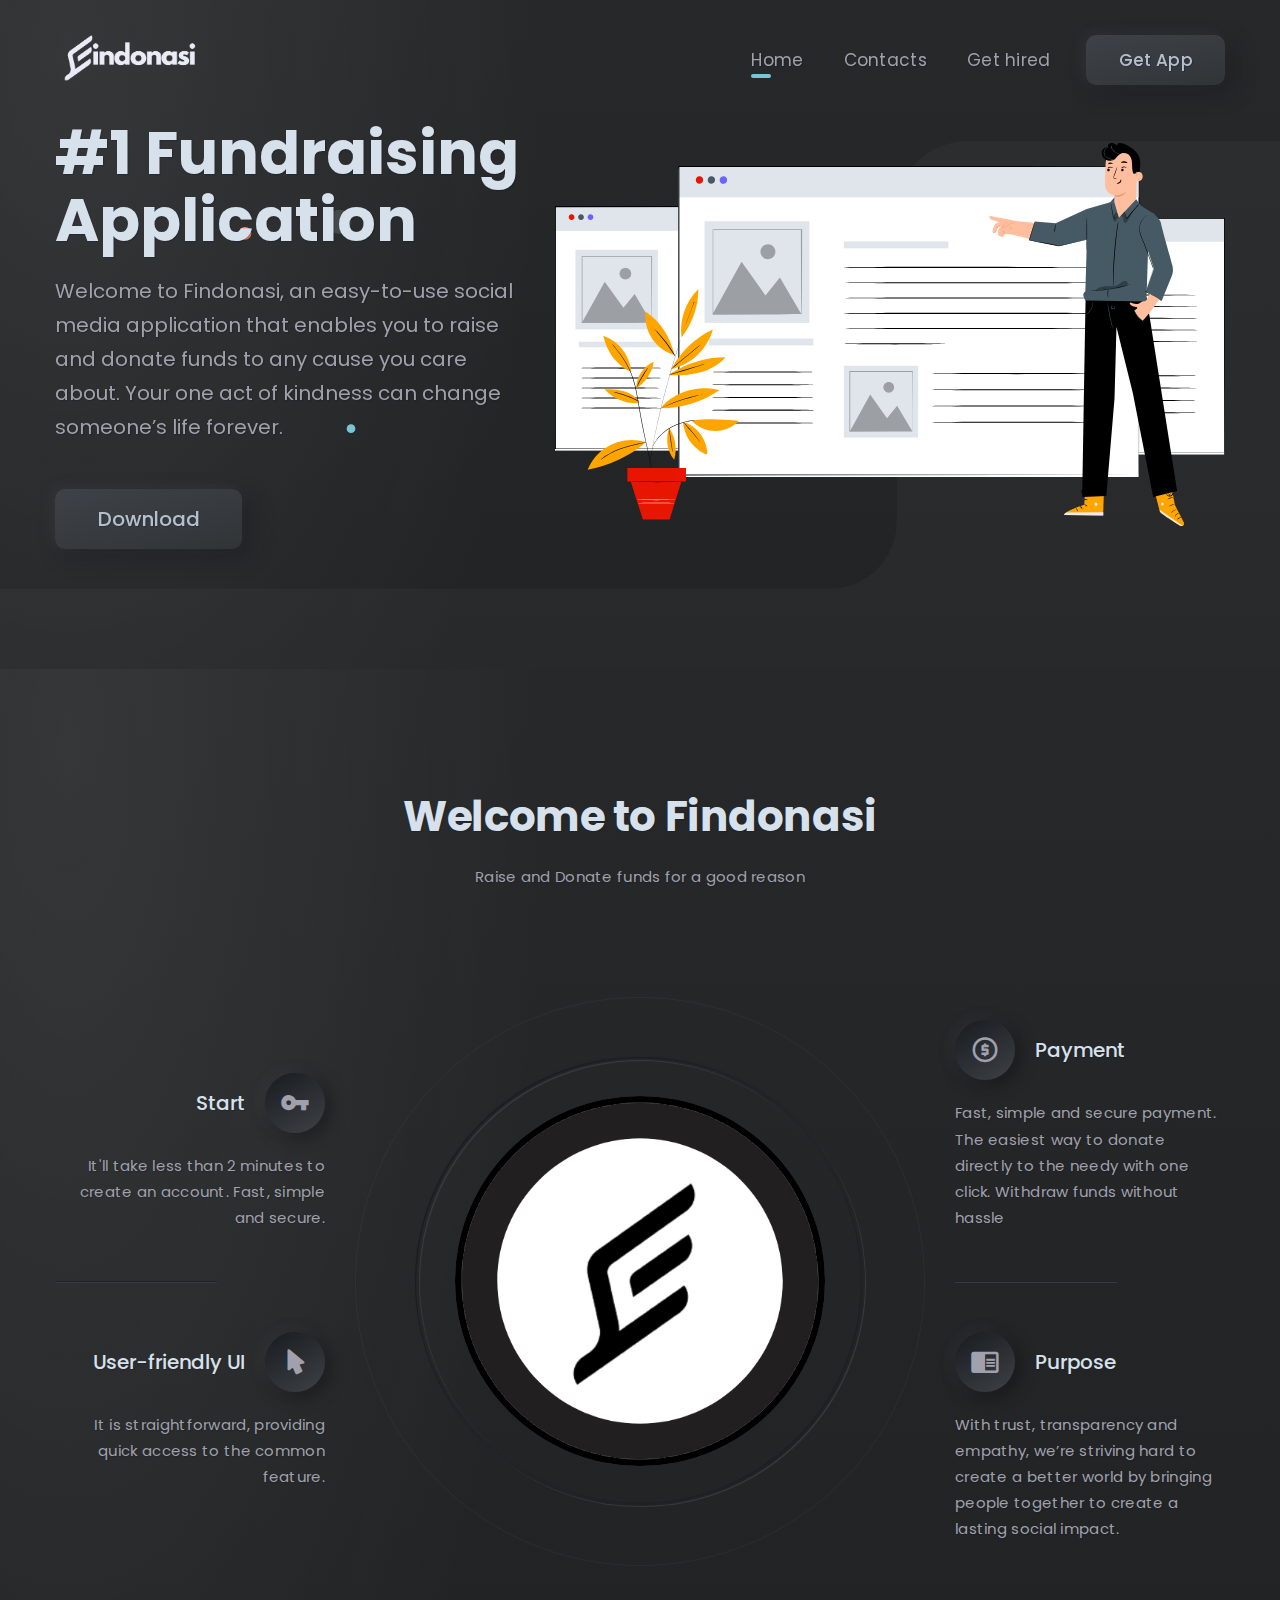
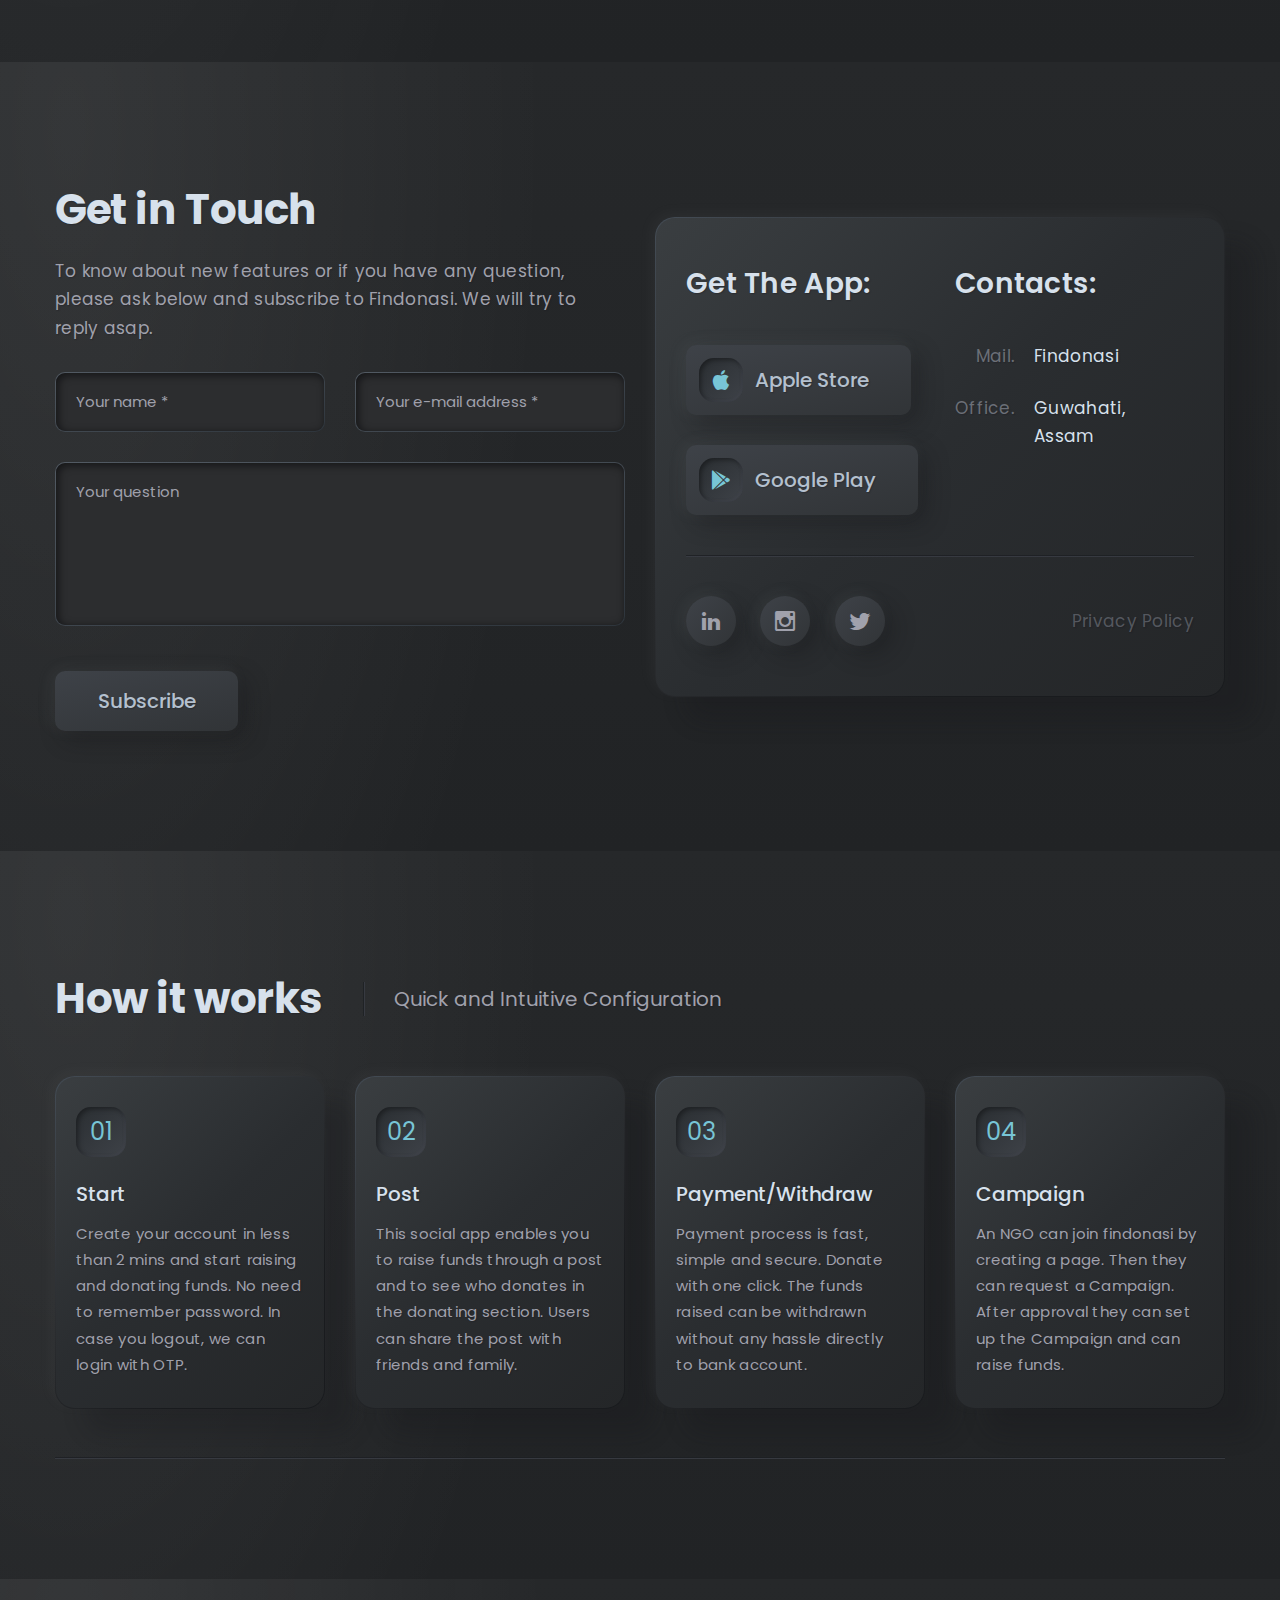
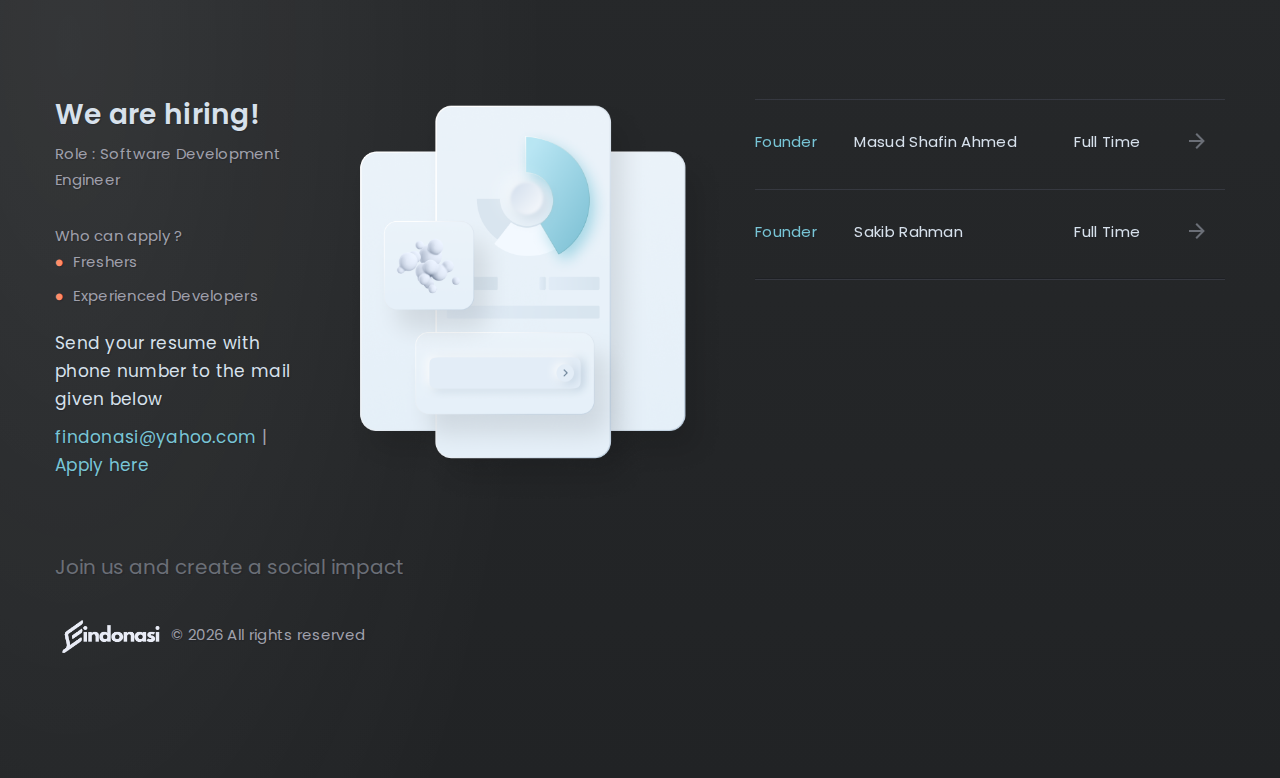
==== index.html @ b6165244 "Update index.html" ====
<!DOCTYPE html>
<html class="wide wow-animation" lang="en">

<head>
    <title>Home</title>
    <meta charset="utf-8">
    <meta name="viewport" content="width=device-width, height=device-height, initial-scale=1.0">
    <meta http-equiv="X-UA-Compatible" content="IE=edge">
    <link rel="icon" href="images/logo.png" type="image/x-icon">
    <link rel="stylesheet" type="text/css"
        href="https://fonts.googleapis.com/css2?family=Poppins:wght@400;500;600;700&display=swap">

    <link rel="stylesheet" href="https://cdnjs.cloudflare.com/ajax/libs/font-awesome/6.0.0-beta3/css/all.min.css"
        integrity="sha512-Fo3rlrZj/k7ujTnHg4CGR2D7kSs0v4LLanw2qksYuRlEzO+tcaEPQogQ0KaoGN26/zrn20ImR1DfuLWnOo7aBA=="
        crossorigin="anonymous" referrerpolicy="no-referrer" />
    <link rel="stylesheet" href="css/bootstrap.css">
    <link rel="stylesheet" href="css/fonts.css">
    <link rel="stylesheet" href="css/style.css">
</head>

<body>
    <!-- Preloader-->
    <div class="preloader">
        <div class="preloader-inner">
            <div class="preloader-dot"></div>
            <div class="preloader-dot"></div>
            <div class="preloader-dot"></div>
            <div class="preloader-dot"></div>
        </div>
    </div>
    <div class="page">
        <!--RD Navbar-->
        <header class="section rd-navbar-wrap">
            <nav class="rd-navbar">
                <div class="navbar-container">
                    <div class="navbar-cell">
                        <div class="navbar-panel">
                            <button class="navbar-switch"
                                data-multi-switch='{"targets":".rd-navbar","scope":".rd-navbar","isolate":"[data-multi-switch]"}'></button>
                            <div class="navbar-logo"><a class="navbar-logo-link" href="index.html"><img
                                        class="navbar-logo-default" src="images/flogo.png" alt="Findonasi" width="150"
                                        height="50" loading="lazy" /><img class="navbar-logo-inverse"
                                        src="images/favicon.png" alt="Findonasi" width="112" height="30"
                                        loading="lazy" /></a></div>
                        </div>
                    </div>
                    <div class="navbar-spacer"></div>
                    <div class="navbar-cell navbar-sidebar">
                        <ul class="navbar-navigation rd-navbar-nav fullpage-navigation">
                            <li class="navbar-navigation-root-item active" data-menuanchor="home"><a
                                    class="navbar-navigation-root-link" href="#home">Home</a>

                            </li>


                            <li class="navbar-navigation-root-item" data-menuanchor="contacts"><a
                                    class="navbar-navigation-root-link" href="#contacts">Contacts</a>
                            </li>

                            <li class="navbar-navigation-root-item" data-menuanchor="career"><a
                                    class="navbar-navigation-root-link" href="#career">Get hired</a>
                            </li>
                        </ul>
                    </div>
                    <div class="navbar-cell">
                        <div class="navbar-subpanel">
                            <div class="navbar-subpanel-item">
                                <button class="navbar-button navbar-info-button mdi-dots-vertical"
                                    data-multi-switch='{"targets":".rd-navbar","scope":".rd-navbar","class":"navbar-info-active","isolate":"[data-multi-switch]"}'></button>
                                <div class="navbar-info">
                                    <button class="btn btn-sm" data-modal-trigger='{"target":"#modal-login"}'>Get
                                        App</button>
                                </div>
                            </div>
                        </div>
                    </div>
                </div>
            </nav>
        </header>
        <!-- Intro-->
        <section class="section" id="home">
            <div class="swiper-wrapper">
                <div class="bg-layer d-flex align-items-end">
                    <svg class="image-svg" width="1920" height="792" viewBox="0 0 1920 792" fill="none">

                        <path opacity="0.03"
                            d="M1245 671.5H0V792H1920V0.5H1450C1392.01 0.5 1345 47.5101 1345 105.5V571.5C1345 626.728 1300.23 671.5 1245 671.5Z"
                            fill="white"></path>
                        <circle cx="509" cy="121" r="18" fill="#45494B"></circle>
                        <circle cx="367.5" cy="138.5" r="9.5" fill="#FF8C68"></circle>
                        <circle cx="526.5" cy="431.5" r="6.5" fill="#78C5D6"></circle>
                        <defs>
                            <lineargradient id="paint0_linear" x1="-30.2098" y1="414" x2="1076.2" y2="412.898"
                                gradientUnits="userSpaceOnUse">
                                <stop offset="0" stop-color="#323436"></stop>
                                <stop offset="1" stop-color="#282A2D"></stop>
                            </lineargradient>
                        </defs>
                    </svg>
                </div>
                <div class="swiper-wrapper">
                    <div class="swiper-slide section-lg">
                        <div class="container">
                            <div class="row align-items-center justify-content-lg-between flex-md-row-reverse">
                                <div class="col-8 col-md-5 col-lg-7 text-end"><img src="images/coming.svg" alt=""
                                        width="827" height="730" loading="lazy" />
                                </div>
                                <div class="col-md-7 col-lg-5 col-xxl-4">
                                    <h1>#1 Fundraising Application</h1>
                                    <div class="offset-xxs">
                                        <p class="biggest">Welcome to Findonasi, an easy-to-use social media
                                            application that enables you to raise and donate funds to any cause you
                                            care about. Your one act of kindness can change someone’s life forever. </p>
                                    </div>
                                    <div class="offset-sm">
                                        <button class="btn"
                                            data-modal-trigger='{"target":"#modal-login"}'>Download</button>
                                    </div>
                                </div>
                            </div>
                        </div>
                    </div>

                </div>
                <div class="swiper-pagination" data-pagination-ordered></div>
            </div>
        </section>
        <!-- Features-->


        <!-- About-->
        <section class="section section-lg" id="about">
            <div class="container">
                       <h2 class="text-center">Welcome to Findonasi</h2>
                <p class="text-center" style="padding-bottom: 5rem;">Raise and Donate funds for
                    a good reason</p>
                <div
                    class="row row-offset-md row-30 align-items-lg-center justify-content-center justify-content-lg-between">
                    <div class="col-lg-4 col-xl-3">
                        <div class="row row-30 row-md-40 row-xl-50">
                            <div class="col-md-6 col-lg-12">
                                <!-- Blurb-->
                                <article class="blurb blurb-lg-right ms-xxl-1">
                                    <div class="blurb-header">
                                        <div class="blurb-embed"><span
                                                class="icon icon-circle icon-lg icon-style-4 mdi-key"></span></div>
                                        <div class="blurb-title h5">Start </div>
                                    </div>
                                    <div class="blurb-text">It'll take less than 2 minutes to create an account. Fast,
                                        simple and secure.
                                    </div>
                                </article>
                            </div>
                            <div class="col-lg-12 d-none d-lg-block">
                                <hr class="divider me-0" style="width: 60%">
                            </div>
                            <div class="col-md-6 col-lg-12">
                                <!-- Blurb-->
                                <article class="blurb blurb-lg-right ms-xxl-1">
                                    <div class="blurb-header">
                                        <div class="blurb-embed"><span
                                                class="icon icon-circle icon-lg icon-style-4 mdi-cursor-default"></span>
                                        </div>
                                        <div class="blurb-title h5">User-friendly UI</div>
                                    </div>
                                    <div class="blurb-text">It is straightforward, providing quick access to the
                                        common feature. </div>
                                </article>
                            </div>
                        </div>
                    </div>
                    <div
                        class="col-8 col-xs-7 col-md-6 col-lg-3 col-xl-4 text-center order-first order-lg-0 py-5 py-lg-0">
                        <!-- Video--><span class="video" id="#" data-modal-trigger='{"target":"#modal-info"}'>
                            <div class="image-hover"><img src="images/logo.png" alt="" width="428" height="428"
                                    loading="lazy" data-image-to="images/logo.png" />
                            </div>
                            <!-- <div class="video-icon mdi-play"></div> -->
                            <div class="video-border"></div>
                        </span>
                    </div>
                    <div class="col-lg-4 col-xl-3">
                        <div class="row row-30 row-md-40 row-xl-50">
                            <div class="col-md-6 col-lg-12">
                                <!-- Blurb-->
                                <article class="blurb me-xxl-1">
                                    <div class="blurb-header">
                                        <div class="blurb-embed"><span
                                                class="icon icon-circle icon-lg icon-style-4 mdi-coin"></span></div>
                                        <div class="blurb-title h5">Payment</div>
                                    </div>
                                    <div class="blurb-text">Fast, simple and secure payment. The
                                        easiest way to donate directly to the
                                        needy with one click. Withdraw funds without hassle</div>
                                </article>
                            </div>
                            <div class="col-lg-12 d-none d-lg-block">
                                <hr class="divider ms-0" style="width: 60%">
                            </div>
                            <div class="col-md-6 col-lg-12">
                                <!-- Blurb-->
                                <article class="blurb me-xxl-1">
                                    <div class="blurb-header">
                                        <div class="blurb-embed"><span
                                                class="icon icon-circle icon-lg icon-style-4 mdi-book-open"></span>
                                        </div>
                                        <div class="blurb-title h5">Purpose</div>
                                    </div>
                                    <div class="blurb-text">With trust, transparency and empathy, we’re striving hard to
                                        create a better world by bringing people together to create a lasting social
                                        impact.
                                    </div>
                                </article>
                            </div>
                        </div>
                    </div>
                </div>
            </div>
        </section>
        <!-- Get in touch-->
        <section class="section section-lg" id="contacts">
            <div class="container">
                <div class="row row-30 align-items-xl-center justify-content-xxl-between">
                    <div class="col-lg-6">
                        <h2>Get in Touch</h2>
                        <p class="bigger">To know about new features or if you have any question, please ask below and
                            subscribe
                            to
                            Findonasi. We will try to reply asap. </p>
                        <form class="rd-mailform" data-form-output="form-output-global" data-form-type="contact"
                            method="post" action="bat/rd-mailform.php">
                            <div class="row row-30">
                                <div class="col-xs-6">
                                    <div class="form-group">
                                        <input class="form-control" type="text" name="name" placeholder="Your name *"
                                            data-constraints="@Required">
                                    </div>
                                </div>
                                <div class="col-xs-6">
                                    <div class="form-group">
                                        <input class="form-control" type="email" name="email"
                                            placeholder="Your e-mail address *" data-constraints="@Email @Required">
                                    </div>
                                </div>
                                <div class="col-12">
                                    <div class="form-group">
                                        <textarea class="form-control" name="question" placeholder="Your question"
                                            rows="5" data-constraints="@Required"></textarea>
                                    </div>
                                </div>
                            </div>
                            <div class="offset-sm group-40 d-flex flex-wrap flex-xs-nowrap align-items-center">
                                <button class="btn" type="submit">Subscribe</button>

                            </div>
                        </form>
                    </div>
                    <div class="col-lg-6 col-xxl-5">
                        <div class="box px-xl-3 px-xxl-4">
                            <div class="row row-30">
                                <div class="col-md-6 col-lg-12 col-xl-6">
                                    <h4>Get The App:</h4>
                                    <div class="group-30 offset-sm"><span class="btn ps-1"
                                            data-modal-trigger='{"target":"#modal-login"}'><span
                                                class="btn-icon icon icon-round icon-sm icon-primary icon-style-3 mdi-apple"></span><span>Apple
                                                Store</span></span><span class="btn ps-1"
                                            data-modal-trigger='{"target":"#modal-login"}'><span
                                                class="btn-icon icon icon-round icon-sm icon-primary icon-style-3 mdi-google-play"></span><span>Google
                                                Play</span></span></div>
                                </div>
                                <div class="col-md-6 col-lg-12 col-xl-6">
                                    <h4>Contacts:</h4>
                                    <table class="table table-sm table-responsive-xl table-no-bordered bigger">
                                        <tbody>
                                            <!-- <tr>
                                                <td class="text-end text-600 ps-0 align-middle">Ph.</td>
                                                <td class="biggest"><a class="link-inherit"
                                                        href="tel:#">1-800-901-234</a>
                                                </td>
                                            </tr> -->
                                            <tr>
                                                <td class="text-end text-600 ps-0">Mail.</td>
                                                <td>
                                                    <a class="link-inherit no-link"
                                                        href="mailto:findonasi@yahoo.com">Findonasi </a>

                                                </td>
                                            </tr>
                                            <tr>
                                                <td class="text-end text-600 ps-0">Office.</td>
                                                <td>Guwahati, Assam</td>
                                            </tr>
                                        </tbody>
                                    </table>
                                </div>
                            </div>
                            <hr class="divider">
                            <div class="group-20 d-flex flex-wrap align-items-center justify-content-between">
                                <div>
                                    <!-- List social-->
                                    <ul class="list list-social">
                                        <li class="list-social-item"><a
                                                class="icon icon-circle icon-md icon-style-1 mdi-linkedin"
                                                href="https://linkedin.com/company/findonasi"></a>
                                        </li>
                                        <li class="list-social-item"><a
                                                class="icon icon-circle icon-md icon-style-1 mdi-instagram no-link"
                                                href="https://instagram.com/findonasi" target="_blank"></a>
                                        </li>
                                        <li class="list-social-item"><a
                                                class="icon icon-circle icon-md icon-style-1 mdi-twitter"
                                                href="https://twiiter.com/findonasi"></a>
                                        </li>
                                    </ul>
                                </div>
                                <div>
                                    <p class="rights bigger"><a
                                            class="no-link" href="privacy-policy.html">Privacy Policy</a></p>
                                </div>
                            </div>
                        </div>
                    </div>
                </div>
            </div>
            <div class="form-output snackbar snackbar-secondary" id="form-output-global"></div>
        </section>

        <!-- Features-->
        <section class="section section-lg">
            <div class="container">
                <div class="d-md-flex align-items-md-center">
                    <h2>How it works</h2>
                    <p class="biggest mt-md-0 ms-md-4 border-md-left ps-md-3">Quick and Intuitive Configuration
                    </p>
                </div>
                <div class="offset-xl blurb-hovered">
                    <div class="row row-30 row-lg-0">
                        <div class="col-md-6 col-lg-3">
                            <div class="blurb-hovered-item">
                                <!-- Blurb boxed-->
                                <article class="blurb blurb-boxed">
                                    <div class="media media-sm flex-lg-column flex-xxl-row">
                                        <div class="media-left">
                                            <div class="blurb-embed"><span
                                                    class="icon icon-round icon-md icon-primary icon-style-3 font-weight-medium">01</span>
                                            </div>
                                        </div>
                                        <div class="media-body">
                                            <div class="blurb-title h5">Start</div>
                                            <div class="blurb-text">Create your account in less than 2 mins and start
                                                raising and donating funds. No need to remember password. In
                                                case you logout, we can login with OTP.
                                            </div>
                                        </div>
                                    </div>
                                </article>
                            </div>
                        </div>
                        <div class="col-md-6 col-lg-3">
                            <div class="blurb-hovered-item">
                                <!-- Blurb boxed-->
                                <article class="blurb blurb-boxed">
                                    <div class="media media-sm flex-lg-column flex-xxl-row">
                                        <div class="media-left">
                                            <div class="blurb-embed"><span
                                                    class="icon icon-round icon-md icon-primary icon-style-3 font-weight-medium">02</span>
                                            </div>
                                        </div>
                                        <div class="media-body">
                                            <div class="blurb-title h5">Post</div>
                                            <div class="blurb-text">This social app enables you to raise funds through a
                                                post and to see who donates in the donating section. Users can share the
                                                post with friends and family.</div>
                                        </div>
                                    </div>
                                </article>
                            </div>
                        </div>
                        <div class="col-md-6 col-lg-3">
                            <div class="blurb-hovered-item">
                                <!-- Blurb boxed-->
                                <article class="blurb blurb-boxed">
                                    <div class="media media-sm flex-lg-column flex-xxl-row">
                                        <div class="media-left">
                                            <div class="blurb-embed"><span
                                                    class="icon icon-round icon-md icon-primary icon-style-3 font-weight-medium">03</span>
                                            </div>
                                        </div>
                                        <div class="media-body">
                                            <div class="blurb-title h5">Payment/Withdraw</div>
                                            <div class="blurb-text">Payment process is fast, simple and secure. Donate
                                                with one click. The
                                                funds raised can be withdrawn without any hassle
                                                directly to bank account.</div>
                                        </div>
                                    </div>
                                </article>
                            </div>
                        </div>
                        <div class="col-md-6 col-lg-3">
                            <div class="blurb-hovered-item">
                                <!-- Blurb boxed-->
                                <article class="blurb blurb-boxed">
                                    <div class="media media-sm flex-lg-column flex-xxl-row">
                                        <div class="media-left">
                                            <div class="blurb-embed"><span
                                                    class="icon icon-round icon-md icon-primary icon-style-3 font-weight-medium">04</span>
                                            </div>
                                        </div>
                                        <div class="media-body">
                                            <div class="blurb-title h5">Campaign</div>
                                            <div class="blurb-text">An NGO can join findonasi by creating a page. Then
                                                they
                                                can request
                                                a
                                                Campaign. After approval they can set up the Campaign and can raise
                                                funds.</div>
                                        </div>
                                    </div>
                                </article>
                            </div>
                        </div>
                    </div>
                </div>
            </div>
        </section>
        <!-- Features-->
        <section class="section section-lg">
            <div class="container" id="career">
                <div class="row row-30 justify-content-xxl-between">
                    <div class="col-xl-7 col-xxl-6">
                        <div class="row row-30">
                            <div class="col-xs-6 col-xl-5 col-xxl-4">
                                <h4>We are hiring!</h4>
                                <p>Role : Software Development Engineer</p>
                                <ul class="list list-marked list-secondary">
                                    Who can apply ?
                                    <li class="list-item">Freshers</li>
                                    <li class="list-item">Experienced Developers</li>

                                </ul>
                                <p class="bigger text-300">Send your resume with phone number to the mail given below
                                </p>
                                <div class="bigger mt-1"><a class="no-link"
                                        href="mailto:findonasi@yahoo.com">findonasi@yahoo.com</a><span> | </span> <a class="no-link"
                                        href="https://forms.gle/F8gFCesbysfxiJ9M8">Apply here</a></div>
                            </div>
                            <div class="col-6 col-lg-4 col-xl-7 col-xxl-8 text-xxl-end"><img class="rounded-sm"
                                    src="images/img-foo.png" alt="" width="452" height="354" loading="lazy" />
                            </div>
                        </div>
                      <div class="offset-sm group-20 d-flex flex-wrap align-items-baseline"><span
                                class="text-600 biggest">Join us and create a social impact</span></div>
                    </div> 
                    <div class="col-xl-5">
                        <table class="table table-responsive-xs table-hover">
                            <tbody>
                                <tr>
                                    <td class="text-primary ps-0">Founder</td>
                                    <td>Masud Shafin Ahmed</td>
                                    <td>Full Time</td>
                                    <td class="text-center text-600"><a class="icon icon-sm mdi-arrow-right no-link"
                                            href="#"></a></td>
                                </tr>
                                <tr>
                                    <td class="text-primary ps-0">Founder</td>
                                    <td>Sakib Rahman</td>
                                    <td>Full Time</td>
                                    <td class="text-center text-600"><a class="icon icon-sm mdi-arrow-right no-link"
                                            href="#"></a></td>
                                </tr>

                            </tbody>
                        </table>
                    </div>
                    <p> <span><img src="images/flogo.png" width="112" alt="findonasi"></span> © <span
                                            class="copyright-year"></span> All rights reserved </p>

                </div>
            </div>

        </section>

    </div>
    <!-- Modal-->
    <div class="modal fade" id="modal-login" tabindex="-1" role="dialog">
        <div class="modal-dialog" role="document">
            <div class="modal-content">
                <div class="modal-body text-center">
                    <h3>Hey!</h3>
                    <p>We're getting ready to launch in. You'll be able to download the application soon</p>
                    <button class="btn btn-block" type="submit" style="pointer-events: none;">Download</button>
                </div>
                <button class="close" type="button" data-bs-dismiss="modal" aria-label="Close"><span
                        aria-hidden="true">×</span></button>
            </div>
        </div>
    </div>
    <!-- Modal2-->
    <div class="modal fade" id="modal-info" tabindex="-1" role="dialog">
        <div class="modal-dialog" role="document">
            <div class="modal-content">
                <div class="modal-body text-center">
                    <h3>How are you?</h3>
                    <p>Need funds? Want to help the poor? Don't have time to help someone? <br>
                        Well ! We are here to help you. Findonasi enables the world to connect to the causes that
                        matters. Raise and donate
                        funds with Findonasi. All lives matter and our one act of kindness can change someone's life.
                        Let's connect
                        and create a social impact.
                    </p>
                </div>
                <button class="close" type="button" data-bs-dismiss="modal" aria-label="Close"><span
                        aria-hidden="true">×</span></button>
            </div>
        </div>
    </div>
    <script src="js/core.min.js"></script>
    <script src="js/script.js"></script>
</body>

</html>
---- css/fonts.css ----
/** @group Fonts */

/** @section Font Awesome Icons 4.7.0 */

@font-face {
    font-family: 'FontAwesome';
    src: url("../fonts/fontawesome-webfont.eot?v=4.7.0");
    src: url("../fonts/fontawesome-webfont.eot?#iefix&v=4.7.0") format("embedded-opentype"), url("../fonts/fontawesome-webfont.woff2?v=4.7.0") format("woff2"), url("../fonts/fontawesome-webfont.woff?v=4.7.0") format("woff"), url("../fonts/fontawesome-webfont.ttf?v=4.7.0") format("truetype"), url("../fonts/fontawesome-webfont.svg?v=4.7.0#fontawesomeregular") format("svg");
    font-weight: normal;
    font-style: normal;
}

.fa {
    display: inline-block;
    font-family: 'FontAwesome';
    font-size: inherit;
    text-rendering: auto;
    -webkit-font-smoothing: antialiased;
    -moz-osx-font-smoothing: grayscale;
}

[class*='fa-']:before {
    font-weight: 400;
    font-family: 'FontAwesome';
}

/* makes the font 33% larger relative to the icon container */

.fa-lg {
    font-size: 1.33333333em;
    line-height: 0.75em;
    vertical-align: -15%;
}

.fa-2x {
    font-size: 2em;
}

.fa-3x {
    font-size: 3em;
}

.fa-4x {
    font-size: 4em;
}

.fa-5x {
    font-size: 5em;
}

.fa-fw {
    width: 1.28571429em;
    text-align: center;
}

.fa-ul {
    padding-left: 0;
    margin-left: 2.14285714em;
    list-style-type: none;
}

.fa-ul>li {
    position: relative;
}

.fa-li {
    position: absolute;
    left: -2.14285714em;
    width: 2.14285714em;
    top: 0.14285714em;
    text-align: center;
}

.fa-li.fa-lg {
    left: -1.85714286em;
}

.fa-border {
    padding: .2em .25em .15em;
    border: solid 0.08em #eeeeee;
    border-radius: .1em;
}

.fa-pull-left {
    float: left;
}

.fa-pull-right {
    float: right;
}

.fa.fa-pull-left {
    margin-right: .3em;
}

.fa.fa-pull-right {
    margin-left: .3em;
}

/* Deprecated as of 4.4.0 */

.pull-right {
    float: right;
}

.pull-left {
    float: left;
}

.fa.pull-left {
    margin-right: .3em;
}

.fa.pull-right {
    margin-left: .3em;
}

.fa-spin {
    -webkit-animation: fa-spin 2s infinite linear;
    animation: fa-spin 2s infinite linear;
}

.fa-pulse {
    -webkit-animation: fa-spin 1s infinite steps(8);
    animation: fa-spin 1s infinite steps(8);
}

@-webkit-keyframes fa-spin {
    0% {
        -webkit-transform: rotate(0deg);
        transform: rotate(0deg);
    }
    100% {
        -webkit-transform: rotate(359deg);
        transform: rotate(359deg);
    }
}

@keyframes fa-spin {
    0% {
        -webkit-transform: rotate(0deg);
        transform: rotate(0deg);
    }
    100% {
        -webkit-transform: rotate(359deg);
        transform: rotate(359deg);
    }
}

.fa-rotate-90 {
    -ms-filter: "progid:DXImageTransform.Microsoft.BasicImage(rotation=1)";
    filter: "progid:DXImageTransform.Microsoft.BasicImage(rotation=1)";
    -webkit-transform: rotate(90deg);
    -ms-transform: rotate(90deg);
    transform: rotate(90deg);
}

.fa-rotate-180 {
    -ms-filter: "progid:DXImageTransform.Microsoft.BasicImage(rotation=2)";
    filter: "progid:DXImageTransform.Microsoft.BasicImage(rotation=2)";
    -webkit-transform: rotate(180deg);
    -ms-transform: rotate(180deg);
    transform: rotate(180deg);
}

.fa-rotate-270 {
    -ms-filter: "progid:DXImageTransform.Microsoft.BasicImage(rotation=3)";
    filter: "progid:DXImageTransform.Microsoft.BasicImage(rotation=3)";
    -webkit-transform: rotate(270deg);
    -ms-transform: rotate(270deg);
    transform: rotate(270deg);
}

.fa-flip-horizontal {
    -ms-filter: "progid:DXImageTransform.Microsoft.BasicImage(rotation=0, mirror=1)";
    filter: "progid:DXImageTransform.Microsoft.BasicImage(rotation=0, mirror=1)";
    -webkit-transform: scale(-1, 1);
    -ms-transform: scale(-1, 1);
    transform: scale(-1, 1);
}

.fa-flip-vertical {
    -ms-filter: "progid:DXImageTransform.Microsoft.BasicImage(rotation=2, mirror=1)";
    filter: "progid:DXImageTransform.Microsoft.BasicImage(rotation=2, mirror=1)";
    -webkit-transform: scale(1, -1);
    -ms-transform: scale(1, -1);
    transform: scale(1, -1);
}

:root .fa-rotate-90,
:root .fa-rotate-180,
:root .fa-rotate-270,
:root .fa-flip-horizontal,
:root .fa-flip-vertical {
    filter: none;
}

.fa-stack {
    position: relative;
    display: inline-block;
    width: 2em;
    height: 2em;
    line-height: 2em;
    vertical-align: middle;
}

.fa-stack-1x,
.fa-stack-2x {
    position: absolute;
    left: 0;
    width: 100%;
    text-align: center;
}

.fa-stack-1x {
    line-height: inherit;
}

.fa-stack-2x {
    font-size: 2em;
}

.fa-inverse {
    color: #ffffff;
}

/* Font Awesome uses the Unicode Private Use Area (PUA) to ensure screen
   readers do not read off random characters that represent icons */

.fa-glass:before {
    content: "\f000";
}

.fa-music:before {
    content: "\f001";
}

.fa-search:before {
    content: "\f002";
}

.fa-envelope-o:before {
    content: "\f003";
}

.fa-heart:before {
    content: "\f004";
}

.fa-star:before {
    content: "\f005";
}

.fa-star-o:before {
    content: "\f006";
}

.fa-user:before {
    content: "\f007";
}

.fa-film:before {
    content: "\f008";
}

.fa-th-large:before {
    content: "\f009";
}

.fa-th:before {
    content: "\f00a";
}

.fa-th-list:before {
    content: "\f00b";
}

.fa-check:before {
    content: "\f00c";
}

.fa-remove:before,
.fa-close:before,
.fa-times:before {
    content: "\f00d";
}

.fa-search-plus:before {
    content: "\f00e";
}

.fa-search-minus:before {
    content: "\f010";
}

.fa-power-off:before {
    content: "\f011";
}

.fa-signal:before {
    content: "\f012";
}

.fa-gear:before,
.fa-cog:before {
    content: "\f013";
}

.fa-trash-o:before {
    content: "\f014";
}

.fa-home:before {
    content: "\f015";
}

.fa-file-o:before {
    content: "\f016";
}

.fa-clock-o:before {
    content: "\f017";
}

.fa-road:before {
    content: "\f018";
}

.fa-download:before {
    content: "\f019";
}

.fa-arrow-circle-o-down:before {
    content: "\f01a";
}

.fa-arrow-circle-o-up:before {
    content: "\f01b";
}

.fa-inbox:before {
    content: "\f01c";
}

.fa-play-circle-o:before {
    content: "\f01d";
}

.fa-rotate-right:before,
.fa-repeat:before {
    content: "\f01e";
}

.fa-refresh:before {
    content: "\f021";
}

.fa-list-alt:before {
    content: "\f022";
}

.fa-lock:before {
    content: "\f023";
}

.fa-flag:before {
    content: "\f024";
}

.fa-headphones:before {
    content: "\f025";
}

.fa-volume-off:before {
    content: "\f026";
}

.fa-volume-down:before {
    content: "\f027";
}

.fa-volume-up:before {
    content: "\f028";
}

.fa-qrcode:before {
    content: "\f029";
}

.fa-barcode:before {
    content: "\f02a";
}

.fa-tag:before {
    content: "\f02b";
}

.fa-tags:before {
    content: "\f02c";
}

.fa-book:before {
    content: "\f02d";
}

.fa-bookmark:before {
    content: "\f02e";
}

.fa-print:before {
    content: "\f02f";
}

.fa-camera:before {
    content: "\f030";
}

.fa-font:before {
    content: "\f031";
}

.fa-bold:before {
    content: "\f032";
}

.fa-italic:before {
    content: "\f033";
}

.fa-text-height:before {
    content: "\f034";
}

.fa-text-width:before {
    content: "\f035";
}

.fa-align-left:before {
    content: "\f036";
}

.fa-align-center:before {
    content: "\f037";
}

.fa-align-right:before {
    content: "\f038";
}

.fa-align-justify:before {
    content: "\f039";
}

.fa-list:before {
    content: "\f03a";
}

.fa-dedent:before,
.fa-outdent:before {
    content: "\f03b";
}

.fa-indent:before {
    content: "\f03c";
}

.fa-video-camera:before {
    content: "\f03d";
}

.fa-photo:before,
.fa-image:before,
.fa-picture-o:before {
    content: "\f03e";
}

.fa-pencil:before {
    content: "\f040";
}

.fa-map-marker:before {
    content: "\f041";
}

.fa-adjust:before {
    content: "\f042";
}

.fa-tint:before {
    content: "\f043";
}

.fa-edit:before,
.fa-pencil-square-o:before {
    content: "\f044";
}

.fa-share-square-o:before {
    content: "\f045";
}

.fa-check-square-o:before {
    content: "\f046";
}

.fa-arrows:before {
    content: "\f047";
}

.fa-step-backward:before {
    content: "\f048";
}

.fa-fast-backward:before {
    content: "\f049";
}

.fa-backward:before {
    content: "\f04a";
}

.fa-play:before {
    content: "\f04b";
}

.fa-pause:before {
    content: "\f04c";
}

.fa-stop:before {
    content: "\f04d";
}

.fa-forward:before {
    content: "\f04e";
}

.fa-fast-forward:before {
    content: "\f050";
}

.fa-step-forward:before {
    content: "\f051";
}

.fa-eject:before {
    content: "\f052";
}

.fa-chevron-left:before {
    content: "\f053";
}

.fa-chevron-right:before {
    content: "\f054";
}

.fa-plus-circle:before {
    content: "\f055";
}

.fa-minus-circle:before {
    content: "\f056";
}

.fa-times-circle:before {
    content: "\f057";
}

.fa-check-circle:before {
    content: "\f058";
}

.fa-question-circle:before {
    content: "\f059";
}

.fa-info-circle:before {
    content: "\f05a";
}

.fa-crosshairs:before {
    content: "\f05b";
}

.fa-times-circle-o:before {
    content: "\f05c";
}

.fa-check-circle-o:before {
    content: "\f05d";
}

.fa-ban:before {
    content: "\f05e";
}

.fa-arrow-left:before {
    content: "\f060";
}

.fa-arrow-right:before {
    content: "\f061";
}

.fa-arrow-up:before {
    content: "\f062";
}

.fa-arrow-down:before {
    content: "\f063";
}

.fa-mail-forward:before,
.fa-share:before {
    content: "\f064";
}

.fa-expand:before {
    content: "\f065";
}

.fa-compress:before {
    content: "\f066";
}

.fa-plus:before {
    content: "\f067";
}

.fa-minus:before {
    content: "\f068";
}

.fa-asterisk:before {
    content: "\f069";
}

.fa-exclamation-circle:before {
    content: "\f06a";
}

.fa-gift:before {
    content: "\f06b";
}

.fa-leaf:before {
    content: "\f06c";
}

.fa-fire:before {
    content: "\f06d";
}

.fa-eye:before {
    content: "\f06e";
}

.fa-eye-slash:before {
    content: "\f070";
}

.fa-warning:before,
.fa-exclamation-triangle:before {
    content: "\f071";
}

.fa-plane:before {
    content: "\f072";
}

.fa-calendar:before {
    content: "\f073";
}

.fa-random:before {
    content: "\f074";
}

.fa-comment:before {
    content: "\f075";
}

.fa-magnet:before {
    content: "\f076";
}

.fa-chevron-up:before {
    content: "\f077";
}

.fa-chevron-down:before {
    content: "\f078";
}

.fa-retweet:before {
    content: "\f079";
}

.fa-shopping-cart:before {
    content: "\f07a";
}

.fa-folder:before {
    content: "\f07b";
}

.fa-folder-open:before {
    content: "\f07c";
}

.fa-arrows-v:before {
    content: "\f07d";
}

.fa-arrows-h:before {
    content: "\f07e";
}

.fa-bar-chart-o:before,
.fa-bar-chart:before {
    content: "\f080";
}

.fa-twitter-square:before {
    content: "\f081";
}

.fa-facebook-square:before {
    content: "\f082";
}

.fa-camera-retro:before {
    content: "\f083";
}

.fa-key:before {
    content: "\f084";
}

.fa-gears:before,
.fa-cogs:before {
    content: "\f085";
}

.fa-comments:before {
    content: "\f086";
}

.fa-thumbs-o-up:before {
    content: "\f087";
}

.fa-thumbs-o-down:before {
    content: "\f088";
}

.fa-star-half:before {
    content: "\f089";
}

.fa-heart-o:before {
    content: "\f08a";
}

.fa-sign-out:before {
    content: "\f08b";
}

.fa-linkedin-square:before {
    content: "\f08c";
}

.fa-thumb-tack:before {
    content: "\f08d";
}

.fa-external-link:before {
    content: "\f08e";
}

.fa-sign-in:before {
    content: "\f090";
}

.fa-trophy:before {
    content: "\f091";
}

.fa-github-square:before {
    content: "\f092";
}

.fa-upload:before {
    content: "\f093";
}

.fa-lemon-o:before {
    content: "\f094";
}

.fa-phone:before {
    content: "\f095";
}

.fa-square-o:before {
    content: "\f096";
}

.fa-bookmark-o:before {
    content: "\f097";
}

.fa-phone-square:before {
    content: "\f098";
}

.fa-twitter:before {
    content: "\f099";
}

.fa-facebook-f:before,
.fa-facebook:before {
    content: "\f09a";
}

.fa-github:before {
    content: "\f09b";
}

.fa-unlock:before {
    content: "\f09c";
}

.fa-credit-card:before {
    content: "\f09d";
}

.fa-feed:before,
.fa-rss:before {
    content: "\f09e";
}

.fa-hdd-o:before {
    content: "\f0a0";
}

.fa-bullhorn:before {
    content: "\f0a1";
}

.fa-bell:before {
    content: "\f0f3";
}

.fa-certificate:before {
    content: "\f0a3";
}

.fa-hand-o-right:before {
    content: "\f0a4";
}

.fa-hand-o-left:before {
    content: "\f0a5";
}

.fa-hand-o-up:before {
    content: "\f0a6";
}

.fa-hand-o-down:before {
    content: "\f0a7";
}

.fa-arrow-circle-left:before {
    content: "\f0a8";
}

.fa-arrow-circle-right:before {
    content: "\f0a9";
}

.fa-arrow-circle-up:before {
    content: "\f0aa";
}

.fa-arrow-circle-down:before {
    content: "\f0ab";
}

.fa-globe:before {
    content: "\f0ac";
}

.fa-wrench:before {
    content: "\f0ad";
}

.fa-tasks:before {
    content: "\f0ae";
}

.fa-filter:before {
    content: "\f0b0";
}

.fa-briefcase:before {
    content: "\f0b1";
}

.fa-arrows-alt:before {
    content: "\f0b2";
}

.fa-group:before,
.fa-users:before {
    content: "\f0c0";
}

.fa-chain:before,
.fa-link:before {
    content: "\f0c1";
}

.fa-cloud:before {
    content: "\f0c2";
}

.fa-flask:before {
    content: "\f0c3";
}

.fa-cut:before,
.fa-scissors:before {
    content: "\f0c4";
}

.fa-copy:before,
.fa-files-o:before {
    content: "\f0c5";
}

.fa-paperclip:before {
    content: "\f0c6";
}

.fa-save:before,
.fa-floppy-o:before {
    content: "\f0c7";
}

.fa-square:before {
    content: "\f0c8";
}

.fa-navicon:before,
.fa-reorder:before,
.fa-bars:before {
    content: "\f0c9";
}

.fa-list-ul:before {
    content: "\f0ca";
}

.fa-list-ol:before {
    content: "\f0cb";
}

.fa-strikethrough:before {
    content: "\f0cc";
}

.fa-underline:before {
    content: "\f0cd";
}

.fa-table:before {
    content: "\f0ce";
}

.fa-magic:before {
    content: "\f0d0";
}

.fa-truck:before {
    content: "\f0d1";
}

.fa-pinterest:before {
    content: "\f0d2";
}

.fa-pinterest-square:before {
    content: "\f0d3";
}

.fa-google-plus-square:before {
    content: "\f0d4";
}

.fa-google-plus:before {
    content: "\f0d5";
}

.fa-money:before {
    content: "\f0d6";
}

.fa-caret-down:before {
    content: "\f0d7";
}

.fa-caret-up:before {
    content: "\f0d8";
}

.fa-caret-left:before {
    content: "\f0d9";
}

.fa-caret-right:before {
    content: "\f0da";
}

.fa-columns:before {
    content: "\f0db";
}

.fa-unsorted:before,
.fa-sort:before {
    content: "\f0dc";
}

.fa-sort-down:before,
.fa-sort-desc:before {
    content: "\f0dd";
}

.fa-sort-up:before,
.fa-sort-asc:before {
    content: "\f0de";
}

.fa-envelope:before {
    content: "\f0e0";
}

.fa-linkedin:before {
    content: "\f0e1";
}

.fa-rotate-left:before,
.fa-undo:before {
    content: "\f0e2";
}

.fa-legal:before,
.fa-gavel:before {
    content: "\f0e3";
}

.fa-dashboard:before,
.fa-tachometer:before {
    content: "\f0e4";
}

.fa-comment-o:before {
    content: "\f0e5";
}

.fa-comments-o:before {
    content: "\f0e6";
}

.fa-flash:before,
.fa-bolt:before {
    content: "\f0e7";
}

.fa-sitemap:before {
    content: "\f0e8";
}

.fa-umbrella:before {
    content: "\f0e9";
}

.fa-paste:before,
.fa-clipboard:before {
    content: "\f0ea";
}

.fa-lightbulb-o:before {
    content: "\f0eb";
}

.fa-exchange:before {
    content: "\f0ec";
}

.fa-cloud-download:before {
    content: "\f0ed";
}

.fa-cloud-upload:before {
    content: "\f0ee";
}

.fa-user-md:before {
    content: "\f0f0";
}

.fa-stethoscope:before {
    content: "\f0f1";
}

.fa-suitcase:before {
    content: "\f0f2";
}

.fa-bell-o:before {
    content: "\f0a2";
}

.fa-coffee:before {
    content: "\f0f4";
}

.fa-cutlery:before {
    content: "\f0f5";
}

.fa-file-text-o:before {
    content: "\f0f6";
}

.fa-building-o:before {
    content: "\f0f7";
}

.fa-hospital-o:before {
    content: "\f0f8";
}

.fa-ambulance:before {
    content: "\f0f9";
}

.fa-medkit:before {
    content: "\f0fa";
}

.fa-fighter-jet:before {
    content: "\f0fb";
}

.fa-beer:before {
    content: "\f0fc";
}

.fa-h-square:before {
    content: "\f0fd";
}

.fa-plus-square:before {
    content: "\f0fe";
}

.fa-angle-double-left:before {
    content: "\f100";
}

.fa-angle-double-right:before {
    content: "\f101";
}

.fa-angle-double-up:before {
    content: "\f102";
}

.fa-angle-double-down:before {
    content: "\f103";
}

.fa-angle-left:before {
    content: "\f104";
}

.fa-angle-right:before {
    content: "\f105";
}

.fa-angle-up:before {
    content: "\f106";
}

.fa-angle-down:before {
    content: "\f107";
}

.fa-desktop:before {
    content: "\f108";
}

.fa-laptop:before {
    content: "\f109";
}

.fa-tablet:before {
    content: "\f10a";
}

.fa-mobile-phone:before,
.fa-mobile:before {
    content: "\f10b";
}

.fa-circle-o:before {
    content: "\f10c";
}

.fa-quote-left:before {
    content: "\f10d";
}

.fa-quote-right:before {
    content: "\f10e";
}

.fa-spinner:before {
    content: "\f110";
}

.fa-circle:before {
    content: "\f111";
}

.fa-mail-reply:before,
.fa-reply:before {
    content: "\f112";
}

.fa-github-alt:before {
    content: "\f113";
}

.fa-folder-o:before {
    content: "\f114";
}

.fa-folder-open-o:before {
    content: "\f115";
}

.fa-smile-o:before {
    content: "\f118";
}

.fa-frown-o:before {
    content: "\f119";
}

.fa-meh-o:before {
    content: "\f11a";
}

.fa-gamepad:before {
    content: "\f11b";
}

.fa-keyboard-o:before {
    content: "\f11c";
}

.fa-flag-o:before {
    content: "\f11d";
}

.fa-flag-checkered:before {
    content: "\f11e";
}

.fa-terminal:before {
    content: "\f120";
}

.fa-code:before {
    content: "\f121";
}

.fa-mail-reply-all:before,
.fa-reply-all:before {
    content: "\f122";
}

.fa-star-half-empty:before,
.fa-star-half-full:before,
.fa-star-half-o:before {
    content: "\f123";
}

.fa-location-arrow:before {
    content: "\f124";
}

.fa-crop:before {
    content: "\f125";
}

.fa-code-fork:before {
    content: "\f126";
}

.fa-unlink:before,
.fa-chain-broken:before {
    content: "\f127";
}

.fa-question:before {
    content: "\f128";
}

.fa-info:before {
    content: "\f129";
}

.fa-exclamation:before {
    content: "\f12a";
}

.fa-superscript:before {
    content: "\f12b";
}

.fa-subscript:before {
    content: "\f12c";
}

.fa-eraser:before {
    content: "\f12d";
}

.fa-puzzle-piece:before {
    content: "\f12e";
}

.fa-microphone:before {
    content: "\f130";
}

.fa-microphone-slash:before {
    content: "\f131";
}

.fa-shield:before {
    content: "\f132";
}

.fa-calendar-o:before {
    content: "\f133";
}

.fa-fire-extinguisher:before {
    content: "\f134";
}

.fa-rocket:before {
    content: "\f135";
}

.fa-maxcdn:before {
    content: "\f136";
}

.fa-chevron-circle-left:before {
    content: "\f137";
}

.fa-chevron-circle-right:before {
    content: "\f138";
}

.fa-chevron-circle-up:before {
    content: "\f139";
}

.fa-chevron-circle-down:before {
    content: "\f13a";
}

.fa-html5:before {
    content: "\f13b";
}

.fa-css3:before {
    content: "\f13c";
}

.fa-anchor:before {
    content: "\f13d";
}

.fa-unlock-alt:before {
    content: "\f13e";
}

.fa-bullseye:before {
    content: "\f140";
}

.fa-ellipsis-h:before {
    content: "\f141";
}

.fa-ellipsis-v:before {
    content: "\f142";
}

.fa-rss-square:before {
    content: "\f143";
}

.fa-play-circle:before {
    content: "\f144";
}

.fa-ticket:before {
    content: "\f145";
}

.fa-minus-square:before {
    content: "\f146";
}

.fa-minus-square-o:before {
    content: "\f147";
}

.fa-level-up:before {
    content: "\f148";
}

.fa-level-down:before {
    content: "\f149";
}

.fa-check-square:before {
    content: "\f14a";
}

.fa-pencil-square:before {
    content: "\f14b";
}

.fa-external-link-square:before {
    content: "\f14c";
}

.fa-share-square:before {
    content: "\f14d";
}

.fa-compass:before {
    content: "\f14e";
}

.fa-toggle-down:before,
.fa-caret-square-o-down:before {
    content: "\f150";
}

.fa-toggle-up:before,
.fa-caret-square-o-up:before {
    content: "\f151";
}

.fa-toggle-right:before,
.fa-caret-square-o-right:before {
    content: "\f152";
}

.fa-euro:before,
.fa-eur:before {
    content: "\f153";
}

.fa-gbp:before {
    content: "\f154";
}

.fa-dollar:before,
.fa-usd:before {
    content: "\f155";
}

.fa-rupee:before,
.fa-inr:before {
    content: "\f156";
}

.fa-cny:before,
.fa-rmb:before,
.fa-yen:before,
.fa-jpy:before {
    content: "\f157";
}

.fa-ruble:before,
.fa-rouble:before,
.fa-rub:before {
    content: "\f158";
}

.fa-won:before,
.fa-krw:before {
    content: "\f159";
}

.fa-bitcoin:before,
.fa-btc:before {
    content: "\f15a";
}

.fa-file:before {
    content: "\f15b";
}

.fa-file-text:before {
    content: "\f15c";
}

.fa-sort-alpha-asc:before {
    content: "\f15d";
}

.fa-sort-alpha-desc:before {
    content: "\f15e";
}

.fa-sort-amount-asc:before {
    content: "\f160";
}

.fa-sort-amount-desc:before {
    content: "\f161";
}

.fa-sort-numeric-asc:before {
    content: "\f162";
}

.fa-sort-numeric-desc:before {
    content: "\f163";
}

.fa-thumbs-up:before {
    content: "\f164";
}

.fa-thumbs-down:before {
    content: "\f165";
}

.fa-youtube-square:before {
    content: "\f166";
}

.fa-youtube:before {
    content: "\f167";
}

.fa-xing:before {
    content: "\f168";
}

.fa-xing-square:before {
    content: "\f169";
}

.fa-youtube-play:before {
    content: "\f16a";
}

.fa-dropbox:before {
    content: "\f16b";
}

.fa-stack-overflow:before {
    content: "\f16c";
}

.fa-instagram:before {
    content: "\f16d";
}

.fa-flickr:before {
    content: "\f16e";
}

.fa-adn:before {
    content: "\f170";
}

.fa-bitbucket:before {
    content: "\f171";
}

.fa-bitbucket-square:before {
    content: "\f172";
}

.fa-tumblr:before {
    content: "\f173";
}

.fa-tumblr-square:before {
    content: "\f174";
}

.fa-long-arrow-down:before {
    content: "\f175";
}

.fa-long-arrow-up:before {
    content: "\f176";
}

.fa-long-arrow-left:before {
    content: "\f177";
}

.fa-long-arrow-right:before {
    content: "\f178";
}

.fa-apple:before {
    content: "\f179";
}

.fa-windows:before {
    content: "\f17a";
}

.fa-android:before {
    content: "\f17b";
}

.fa-linux:before {
    content: "\f17c";
}

.fa-dribbble:before {
    content: "\f17d";
}

.fa-skype:before {
    content: "\f17e";
}

.fa-foursquare:before {
    content: "\f180";
}

.fa-trello:before {
    content: "\f181";
}

.fa-female:before {
    content: "\f182";
}

.fa-male:before {
    content: "\f183";
}

.fa-gittip:before,
.fa-gratipay:before {
    content: "\f184";
}

.fa-sun-o:before {
    content: "\f185";
}

.fa-moon-o:before {
    content: "\f186";
}

.fa-archive:before {
    content: "\f187";
}

.fa-bug:before {
    content: "\f188";
}

.fa-vk:before {
    content: "\f189";
}

.fa-weibo:before {
    content: "\f18a";
}

.fa-renren:before {
    content: "\f18b";
}

.fa-pagelines:before {
    content: "\f18c";
}

.fa-stack-exchange:before {
    content: "\f18d";
}

.fa-arrow-circle-o-right:before {
    content: "\f18e";
}

.fa-arrow-circle-o-left:before {
    content: "\f190";
}

.fa-toggle-left:before,
.fa-caret-square-o-left:before {
    content: "\f191";
}

.fa-dot-circle-o:before {
    content: "\f192";
}

.fa-wheelchair:before {
    content: "\f193";
}

.fa-vimeo-square:before {
    content: "\f194";
}

.fa-turkish-lira:before,
.fa-try:before {
    content: "\f195";
}

.fa-plus-square-o:before {
    content: "\f196";
}

.fa-space-shuttle:before {
    content: "\f197";
}

.fa-slack:before {
    content: "\f198";
}

.fa-envelope-square:before {
    content: "\f199";
}

.fa-wordpress:before {
    content: "\f19a";
}

.fa-openid:before {
    content: "\f19b";
}

.fa-institution:before,
.fa-bank:before,
.fa-university:before {
    content: "\f19c";
}

.fa-mortar-board:before,
.fa-graduation-cap:before {
    content: "\f19d";
}

.fa-yahoo:before {
    content: "\f19e";
}

.fa-google:before {
    content: "\f1a0";
}

.fa-reddit:before {
    content: "\f1a1";
}

.fa-reddit-square:before {
    content: "\f1a2";
}

.fa-stumbleupon-circle:before {
    content: "\f1a3";
}

.fa-stumbleupon:before {
    content: "\f1a4";
}

.fa-delicious:before {
    content: "\f1a5";
}

.fa-digg:before {
    content: "\f1a6";
}

.fa-pied-piper-pp:before {
    content: "\f1a7";
}

.fa-pied-piper-alt:before {
    content: "\f1a8";
}

.fa-drupal:before {
    content: "\f1a9";
}

.fa-joomla:before {
    content: "\f1aa";
}

.fa-language:before {
    content: "\f1ab";
}

.fa-fax:before {
    content: "\f1ac";
}

.fa-building:before {
    content: "\f1ad";
}

.fa-child:before {
    content: "\f1ae";
}

.fa-paw:before {
    content: "\f1b0";
}

.fa-spoon:before {
    content: "\f1b1";
}

.fa-cube:before {
    content: "\f1b2";
}

.fa-cubes:before {
    content: "\f1b3";
}

.fa-behance:before {
    content: "\f1b4";
}

.fa-behance-square:before {
    content: "\f1b5";
}

.fa-steam:before {
    content: "\f1b6";
}

.fa-steam-square:before {
    content: "\f1b7";
}

.fa-recycle:before {
    content: "\f1b8";
}

.fa-automobile:before,
.fa-car:before {
    content: "\f1b9";
}

.fa-cab:before,
.fa-taxi:before {
    content: "\f1ba";
}

.fa-tree:before {
    content: "\f1bb";
}

.fa-spotify:before {
    content: "\f1bc";
}

.fa-deviantart:before {
    content: "\f1bd";
}

.fa-soundcloud:before {
    content: "\f1be";
}

.fa-database:before {
    content: "\f1c0";
}

.fa-file-pdf-o:before {
    content: "\f1c1";
}

.fa-file-word-o:before {
    content: "\f1c2";
}

.fa-file-excel-o:before {
    content: "\f1c3";
}

.fa-file-powerpoint-o:before {
    content: "\f1c4";
}

.fa-file-photo-o:before,
.fa-file-picture-o:before,
.fa-file-image-o:before {
    content: "\f1c5";
}

.fa-file-zip-o:before,
.fa-file-archive-o:before {
    content: "\f1c6";
}

.fa-file-sound-o:before,
.fa-file-audio-o:before {
    content: "\f1c7";
}

.fa-file-movie-o:before,
.fa-file-video-o:before {
    content: "\f1c8";
}

.fa-file-code-o:before {
    content: "\f1c9";
}

.fa-vine:before {
    content: "\f1ca";
}

.fa-codepen:before {
    content: "\f1cb";
}

.fa-jsfiddle:before {
    content: "\f1cc";
}

.fa-life-bouy:before,
.fa-life-buoy:before,
.fa-life-saver:before,
.fa-support:before,
.fa-life-ring:before {
    content: "\f1cd";
}

.fa-circle-o-notch:before {
    content: "\f1ce";
}

.fa-ra:before,
.fa-resistance:before,
.fa-rebel:before {
    content: "\f1d0";
}

.fa-ge:before,
.fa-empire:before {
    content: "\f1d1";
}

.fa-git-square:before {
    content: "\f1d2";
}

.fa-git:before {
    content: "\f1d3";
}

.fa-y-combinator-square:before,
.fa-yc-square:before,
.fa-hacker-news:before {
    content: "\f1d4";
}

.fa-tencent-weibo:before {
    content: "\f1d5";
}

.fa-qq:before {
    content: "\f1d6";
}

.fa-wechat:before,
.fa-weixin:before {
    content: "\f1d7";
}

.fa-send:before,
.fa-paper-plane:before {
    content: "\f1d8";
}

.fa-send-o:before,
.fa-paper-plane-o:before {
    content: "\f1d9";
}

.fa-history:before {
    content: "\f1da";
}

.fa-circle-thin:before {
    content: "\f1db";
}

.fa-header:before {
    content: "\f1dc";
}

.fa-paragraph:before {
    content: "\f1dd";
}

.fa-sliders:before {
    content: "\f1de";
}

.fa-share-alt:before {
    content: "\f1e0";
}

.fa-share-alt-square:before {
    content: "\f1e1";
}

.fa-bomb:before {
    content: "\f1e2";
}

.fa-soccer-ball-o:before,
.fa-futbol-o:before {
    content: "\f1e3";
}

.fa-tty:before {
    content: "\f1e4";
}

.fa-binoculars:before {
    content: "\f1e5";
}

.fa-plug:before {
    content: "\f1e6";
}

.fa-slideshare:before {
    content: "\f1e7";
}

.fa-twitch:before {
    content: "\f1e8";
}

.fa-yelp:before {
    content: "\f1e9";
}

.fa-newspaper-o:before {
    content: "\f1ea";
}

.fa-wifi:before {
    content: "\f1eb";
}

.fa-calculator:before {
    content: "\f1ec";
}

.fa-paypal:before {
    content: "\f1ed";
}

.fa-google-wallet:before {
    content: "\f1ee";
}

.fa-cc-visa:before {
    content: "\f1f0";
}

.fa-cc-mastercard:before {
    content: "\f1f1";
}

.fa-cc-discover:before {
    content: "\f1f2";
}

.fa-cc-amex:before {
    content: "\f1f3";
}

.fa-cc-paypal:before {
    content: "\f1f4";
}

.fa-cc-stripe:before {
    content: "\f1f5";
}

.fa-bell-slash:before {
    content: "\f1f6";
}

.fa-bell-slash-o:before {
    content: "\f1f7";
}

.fa-trash:before {
    content: "\f1f8";
}

.fa-copyright:before {
    content: "\f1f9";
}

.fa-at:before {
    content: "\f1fa";
}

.fa-eyedropper:before {
    content: "\f1fb";
}

.fa-paint-brush:before {
    content: "\f1fc";
}

.fa-birthday-cake:before {
    content: "\f1fd";
}

.fa-area-chart:before {
    content: "\f1fe";
}

.fa-pie-chart:before {
    content: "\f200";
}

.fa-line-chart:before {
    content: "\f201";
}

.fa-lastfm:before {
    content: "\f202";
}

.fa-lastfm-square:before {
    content: "\f203";
}

.fa-toggle-off:before {
    content: "\f204";
}

.fa-toggle-on:before {
    content: "\f205";
}

.fa-bicycle:before {
    content: "\f206";
}

.fa-bus:before {
    content: "\f207";
}

.fa-ioxhost:before {
    content: "\f208";
}

.fa-angellist:before {
    content: "\f209";
}

.fa-cc:before {
    content: "\f20a";
}

.fa-shekel:before,
.fa-sheqel:before,
.fa-ils:before {
    content: "\f20b";
}

.fa-meanpath:before {
    content: "\f20c";
}

.fa-buysellads:before {
    content: "\f20d";
}

.fa-connectdevelop:before {
    content: "\f20e";
}

.fa-dashcube:before {
    content: "\f210";
}

.fa-forumbee:before {
    content: "\f211";
}

.fa-leanpub:before {
    content: "\f212";
}

.fa-sellsy:before {
    content: "\f213";
}

.fa-shirtsinbulk:before {
    content: "\f214";
}

.fa-simplybuilt:before {
    content: "\f215";
}

.fa-skyatlas:before {
    content: "\f216";
}

.fa-cart-plus:before {
    content: "\f217";
}

.fa-cart-arrow-down:before {
    content: "\f218";
}

.fa-diamond:before {
    content: "\f219";
}

.fa-ship:before {
    content: "\f21a";
}

.fa-user-secret:before {
    content: "\f21b";
}

.fa-motorcycle:before {
    content: "\f21c";
}

.fa-street-view:before {
    content: "\f21d";
}

.fa-heartbeat:before {
    content: "\f21e";
}

.fa-venus:before {
    content: "\f221";
}

.fa-mars:before {
    content: "\f222";
}

.fa-mercury:before {
    content: "\f223";
}

.fa-intersex:before,
.fa-transgender:before {
    content: "\f224";
}

.fa-transgender-alt:before {
    content: "\f225";
}

.fa-venus-double:before {
    content: "\f226";
}

.fa-mars-double:before {
    content: "\f227";
}

.fa-venus-mars:before {
    content: "\f228";
}

.fa-mars-stroke:before {
    content: "\f229";
}

.fa-mars-stroke-v:before {
    content: "\f22a";
}

.fa-mars-stroke-h:before {
    content: "\f22b";
}

.fa-neuter:before {
    content: "\f22c";
}

.fa-genderless:before {
    content: "\f22d";
}

.fa-facebook-official:before {
    content: "\f230";
}

.fa-pinterest-p:before {
    content: "\f231";
}

.fa-whatsapp:before {
    content: "\f232";
}

.fa-server:before {
    content: "\f233";
}

.fa-user-plus:before {
    content: "\f234";
}

.fa-user-times:before {
    content: "\f235";
}

.fa-hotel:before,
.fa-bed:before {
    content: "\f236";
}

.fa-viacoin:before {
    content: "\f237";
}

.fa-train:before {
    content: "\f238";
}

.fa-subway:before {
    content: "\f239";
}

.fa-medium:before {
    content: "\f23a";
}

.fa-yc:before,
.fa-y-combinator:before {
    content: "\f23b";
}

.fa-optin-monster:before {
    content: "\f23c";
}

.fa-opencart:before {
    content: "\f23d";
}

.fa-expeditedssl:before {
    content: "\f23e";
}

.fa-battery-4:before,
.fa-battery:before,
.fa-battery-full:before {
    content: "\f240";
}

.fa-battery-3:before,
.fa-battery-three-quarters:before {
    content: "\f241";
}

.fa-battery-2:before,
.fa-battery-half:before {
    content: "\f242";
}

.fa-battery-1:before,
.fa-battery-quarter:before {
    content: "\f243";
}

.fa-battery-0:before,
.fa-battery-empty:before {
    content: "\f244";
}

.fa-mouse-pointer:before {
    content: "\f245";
}

.fa-i-cursor:before {
    content: "\f246";
}

.fa-object-group:before {
    content: "\f247";
}

.fa-object-ungroup:before {
    content: "\f248";
}

.fa-sticky-note:before {
    content: "\f249";
}

.fa-sticky-note-o:before {
    content: "\f24a";
}

.fa-cc-jcb:before {
    content: "\f24b";
}

.fa-cc-diners-club:before {
    content: "\f24c";
}

.fa-clone:before {
    content: "\f24d";
}

.fa-balance-scale:before {
    content: "\f24e";
}

.fa-hourglass-o:before {
    content: "\f250";
}

.fa-hourglass-1:before,
.fa-hourglass-start:before {
    content: "\f251";
}

.fa-hourglass-2:before,
.fa-hourglass-half:before {
    content: "\f252";
}

.fa-hourglass-3:before,
.fa-hourglass-end:before {
    content: "\f253";
}

.fa-hourglass:before {
    content: "\f254";
}

.fa-hand-grab-o:before,
.fa-hand-rock-o:before {
    content: "\f255";
}

.fa-hand-stop-o:before,
.fa-hand-paper-o:before {
    content: "\f256";
}

.fa-hand-scissors-o:before {
    content: "\f257";
}

.fa-hand-lizard-o:before {
    content: "\f258";
}

.fa-hand-spock-o:before {
    content: "\f259";
}

.fa-hand-pointer-o:before {
    content: "\f25a";
}

.fa-hand-peace-o:before {
    content: "\f25b";
}

.fa-trademark:before {
    content: "\f25c";
}

.fa-registered:before {
    content: "\f25d";
}

.fa-creative-commons:before {
    content: "\f25e";
}

.fa-gg:before {
    content: "\f260";
}

.fa-gg-circle:before {
    content: "\f261";
}

.fa-tripadvisor:before {
    content: "\f262";
}

.fa-odnoklassniki:before {
    content: "\f263";
}

.fa-odnoklassniki-square:before {
    content: "\f264";
}

.fa-get-pocket:before {
    content: "\f265";
}

.fa-wikipedia-w:before {
    content: "\f266";
}

.fa-safari:before {
    content: "\f267";
}

.fa-chrome:before {
    content: "\f268";
}

.fa-firefox:before {
    content: "\f269";
}

.fa-opera:before {
    content: "\f26a";
}

.fa-internet-explorer:before {
    content: "\f26b";
}

.fa-tv:before,
.fa-television:before {
    content: "\f26c";
}

.fa-contao:before {
    content: "\f26d";
}

.fa-500px:before {
    content: "\f26e";
}

.fa-amazon:before {
    content: "\f270";
}

.fa-calendar-plus-o:before {
    content: "\f271";
}

.fa-calendar-minus-o:before {
    content: "\f272";
}

.fa-calendar-times-o:before {
    content: "\f273";
}

.fa-calendar-check-o:before {
    content: "\f274";
}

.fa-industry:before {
    content: "\f275";
}

.fa-map-pin:before {
    content: "\f276";
}

.fa-map-signs:before {
    content: "\f277";
}

.fa-map-o:before {
    content: "\f278";
}

.fa-map:before {
    content: "\f279";
}

.fa-commenting:before {
    content: "\f27a";
}

.fa-commenting-o:before {
    content: "\f27b";
}

.fa-houzz:before {
    content: "\f27c";
}

.fa-vimeo:before {
    content: "\f27d";
}

.fa-black-tie:before {
    content: "\f27e";
}

.fa-fonticons:before {
    content: "\f280";
}

.fa-reddit-alien:before {
    content: "\f281";
}

.fa-edge:before {
    content: "\f282";
}

.fa-credit-card-alt:before {
    content: "\f283";
}

.fa-codiepie:before {
    content: "\f284";
}

.fa-modx:before {
    content: "\f285";
}

.fa-fort-awesome:before {
    content: "\f286";
}

.fa-usb:before {
    content: "\f287";
}

.fa-product-hunt:before {
    content: "\f288";
}

.fa-mixcloud:before {
    content: "\f289";
}

.fa-scribd:before {
    content: "\f28a";
}

.fa-pause-circle:before {
    content: "\f28b";
}

.fa-pause-circle-o:before {
    content: "\f28c";
}

.fa-stop-circle:before {
    content: "\f28d";
}

.fa-stop-circle-o:before {
    content: "\f28e";
}

.fa-shopping-bag:before {
    content: "\f290";
}

.fa-shopping-basket:before {
    content: "\f291";
}

.fa-hashtag:before {
    content: "\f292";
}

.fa-bluetooth:before {
    content: "\f293";
}

.fa-bluetooth-b:before {
    content: "\f294";
}

.fa-percent:before {
    content: "\f295";
}

.fa-gitlab:before {
    content: "\f296";
}

.fa-wpbeginner:before {
    content: "\f297";
}

.fa-wpforms:before {
    content: "\f298";
}

.fa-envira:before {
    content: "\f299";
}

.fa-universal-access:before {
    content: "\f29a";
}

.fa-wheelchair-alt:before {
    content: "\f29b";
}

.fa-question-circle-o:before {
    content: "\f29c";
}

.fa-blind:before {
    content: "\f29d";
}

.fa-audio-description:before {
    content: "\f29e";
}

.fa-volume-control-phone:before {
    content: "\f2a0";
}

.fa-braille:before {
    content: "\f2a1";
}

.fa-assistive-listening-systems:before {
    content: "\f2a2";
}

.fa-asl-interpreting:before,
.fa-american-sign-language-interpreting:before {
    content: "\f2a3";
}

.fa-deafness:before,
.fa-hard-of-hearing:before,
.fa-deaf:before {
    content: "\f2a4";
}

.fa-glide:before {
    content: "\f2a5";
}

.fa-glide-g:before {
    content: "\f2a6";
}

.fa-signing:before,
.fa-sign-language:before {
    content: "\f2a7";
}

.fa-low-vision:before {
    content: "\f2a8";
}

.fa-viadeo:before {
    content: "\f2a9";
}

.fa-viadeo-square:before {
    content: "\f2aa";
}

.fa-snapchat:before {
    content: "\f2ab";
}

.fa-snapchat-ghost:before {
    content: "\f2ac";
}

.fa-snapchat-square:before {
    content: "\f2ad";
}

.fa-pied-piper:before {
    content: "\f2ae";
}

.fa-first-order:before {
    content: "\f2b0";
}

.fa-yoast:before {
    content: "\f2b1";
}

.fa-themeisle:before {
    content: "\f2b2";
}

.fa-google-plus-circle:before,
.fa-google-plus-official:before {
    content: "\f2b3";
}

.fa-fa:before,
.fa-font-awesome:before {
    content: "\f2b4";
}

.fa-handshake-o:before {
    content: "\f2b5";
}

.fa-envelope-open:before {
    content: "\f2b6";
}

.fa-envelope-open-o:before {
    content: "\f2b7";
}

.fa-linode:before {
    content: "\f2b8";
}

.fa-address-book:before {
    content: "\f2b9";
}

.fa-address-book-o:before {
    content: "\f2ba";
}

.fa-vcard:before,
.fa-address-card:before {
    content: "\f2bb";
}

.fa-vcard-o:before,
.fa-address-card-o:before {
    content: "\f2bc";
}

.fa-user-circle:before {
    content: "\f2bd";
}

.fa-user-circle-o:before {
    content: "\f2be";
}

.fa-user-o:before {
    content: "\f2c0";
}

.fa-id-badge:before {
    content: "\f2c1";
}

.fa-drivers-license:before,
.fa-id-card:before {
    content: "\f2c2";
}

.fa-drivers-license-o:before,
.fa-id-card-o:before {
    content: "\f2c3";
}

.fa-quora:before {
    content: "\f2c4";
}

.fa-free-code-camp:before {
    content: "\f2c5";
}

.fa-telegram:before {
    content: "\f2c6";
}

.fa-thermometer-4:before,
.fa-thermometer:before,
.fa-thermometer-full:before {
    content: "\f2c7";
}

.fa-thermometer-3:before,
.fa-thermometer-three-quarters:before {
    content: "\f2c8";
}

.fa-thermometer-2:before,
.fa-thermometer-half:before {
    content: "\f2c9";
}

.fa-thermometer-1:before,
.fa-thermometer-quarter:before {
    content: "\f2ca";
}

.fa-thermometer-0:before,
.fa-thermometer-empty:before {
    content: "\f2cb";
}

.fa-shower:before {
    content: "\f2cc";
}

.fa-bathtub:before,
.fa-s15:before,
.fa-bath:before {
    content: "\f2cd";
}

.fa-podcast:before {
    content: "\f2ce";
}

.fa-window-maximize:before {
    content: "\f2d0";
}

.fa-window-minimize:before {
    content: "\f2d1";
}

.fa-window-restore:before {
    content: "\f2d2";
}

.fa-times-rectangle:before,
.fa-window-close:before {
    content: "\f2d3";
}

.fa-times-rectangle-o:before,
.fa-window-close-o:before {
    content: "\f2d4";
}

.fa-bandcamp:before {
    content: "\f2d5";
}

.fa-grav:before {
    content: "\f2d6";
}

.fa-etsy:before {
    content: "\f2d7";
}

.fa-imdb:before {
    content: "\f2d8";
}

.fa-ravelry:before {
    content: "\f2d9";
}

.fa-eercast:before {
    content: "\f2da";
}

.fa-microchip:before {
    content: "\f2db";
}

.fa-snowflake-o:before {
    content: "\f2dc";
}

.fa-superpowers:before {
    content: "\f2dd";
}

.fa-wpexplorer:before {
    content: "\f2de";
}

.fa-meetup:before {
    content: "\f2e0";
}

.visually-hidden {
    position: absolute;
    width: 1px;
    height: 1px;
    padding: 0;
    margin: -1px;
    overflow: hidden;
    clip: rect(0, 0, 0, 0);
    border: 0;
}

.visually-hidden-focusable:active,
.visually-hidden-focusable:focus {
    position: static;
    width: auto;
    height: auto;
    margin: 0;
    overflow: visible;
    clip: auto;
}

/** @section Material Design Icons */

@font-face {
    font-family: 'Material Design Icons';
    src: url("../fonts/mdi.eot");
    src: url("../fonts/mdi.eot") format("embedded-opentype"), url("../fonts/mdi.woff2") format("woff2"), url("../fonts/mdi.woff") format("woff"), url("../fonts/mdi.ttf") format("truetype"), url("../fonts/mdi.svg#materialdesigniconsregular") format("svg");
    font-weight: normal;
    font-style: normal;
}

[class*='mdi-'] {
    display: inline-block;
    font: normal normal normal 24px/1 'Material Design Icons';
    font-size: inherit;
    text-rendering: auto;
    -webkit-font-smoothing: antialiased;
    -moz-osx-font-smoothing: grayscale;
    transform: translate(0, 0);
}

.mdi-access-point:before {
    content: '\f101';
}

.mdi-access-point-network:before {
    content: '\f102';
}

.mdi-account:before {
    content: '\f103';
}

.mdi-account-alert:before {
    content: '\f104';
}

.mdi-account-box:before {
    content: '\f105';
}

.mdi-account-box-outline:before {
    content: '\f106';
}

.mdi-account-check:before {
    content: '\f107';
}

.mdi-account-circle:before {
    content: '\f108';
}

.mdi-account-convert:before {
    content: '\f109';
}

.mdi-account-key:before {
    content: '\f10a';
}

.mdi-account-location:before {
    content: '\f10b';
}

.mdi-account-minus:before {
    content: '\f10c';
}

.mdi-account-multiple:before {
    content: '\f10d';
}

.mdi-account-multiple-outline:before {
    content: '\f10e';
}

.mdi-account-multiple-plus:before {
    content: '\f10f';
}

.mdi-account-network:before {
    content: '\f110';
}

.mdi-account-off:before {
    content: '\f111';
}

.mdi-account-outline:before {
    content: '\f112';
}

.mdi-account-plus:before {
    content: '\f113';
}

.mdi-account-remove:before {
    content: '\f114';
}

.mdi-account-search:before {
    content: '\f115';
}

.mdi-account-star:before {
    content: '\f116';
}

.mdi-account-star-variant:before {
    content: '\f117';
}

.mdi-account-switch:before {
    content: '\f118';
}

.mdi-adjust:before {
    content: '\f119';
}

.mdi-air-conditioner:before {
    content: '\f11a';
}

.mdi-airballoon:before {
    content: '\f11b';
}

.mdi-airplane:before {
    content: '\f11c';
}

.mdi-airplane-off:before {
    content: '\f11d';
}

.mdi-airplay:before {
    content: '\f11e';
}

.mdi-alarm:before {
    content: '\f11f';
}

.mdi-alarm-check:before {
    content: '\f120';
}

.mdi-alarm-multiple:before {
    content: '\f121';
}

.mdi-alarm-off:before {
    content: '\f122';
}

.mdi-alarm-plus:before {
    content: '\f123';
}

.mdi-album:before {
    content: '\f124';
}

.mdi-alert:before {
    content: '\f125';
}

.mdi-alert-box:before {
    content: '\f126';
}

.mdi-alert-circle:before {
    content: '\f127';
}

.mdi-alert-octagon:before {
    content: '\f128';
}

.mdi-alert-outline:before {
    content: '\f129';
}

.mdi-alpha:before {
    content: '\f12a';
}

.mdi-alphabetical:before {
    content: '\f12b';
}

.mdi-amazon:before {
    content: '\f12c';
}

.mdi-amazon-clouddrive:before {
    content: '\f12d';
}

.mdi-ambulance:before {
    content: '\f12e';
}

.mdi-anchor:before {
    content: '\f12f';
}

.mdi-android:before {
    content: '\f130';
}

.mdi-android-debug-bridge:before {
    content: '\f131';
}

.mdi-android-studio:before {
    content: '\f132';
}

.mdi-apple:before {
    content: '\f133';
}

.mdi-apple-finder:before {
    content: '\f134';
}

.mdi-apple-ios:before {
    content: '\f135';
}

.mdi-apple-mobileme:before {
    content: '\f136';
}

.mdi-apple-safari:before {
    content: '\f137';
}

.mdi-appnet:before {
    content: '\f138';
}

.mdi-apps:before {
    content: '\f139';
}

.mdi-archive:before {
    content: '\f13a';
}

.mdi-arrange-bring-forward:before {
    content: '\f13b';
}

.mdi-arrange-bring-to-front:before {
    content: '\f13c';
}

.mdi-arrange-send-backward:before {
    content: '\f13d';
}

.mdi-arrange-send-to-back:before {
    content: '\f13e';
}

.mdi-arrow-all:before {
    content: '\f13f';
}

.mdi-arrow-bottom-drop-circle:before {
    content: '\f140';
}

.mdi-arrow-bottom-left:before {
    content: '\f141';
}

.mdi-arrow-bottom-right:before {
    content: '\f142';
}

.mdi-arrow-collapse:before {
    content: '\f143';
}

.mdi-arrow-down:before {
    content: '\f144';
}

.mdi-arrow-down-bold:before {
    content: '\f145';
}

.mdi-arrow-down-bold-circle:before {
    content: '\f146';
}

.mdi-arrow-down-bold-circle-outline:before {
    content: '\f147';
}

.mdi-arrow-down-bold-hexagon-outline:before {
    content: '\f148';
}

.mdi-arrow-expand:before {
    content: '\f149';
}

.mdi-arrow-left:before {
    content: '\f14a';
}

.mdi-arrow-left-bold:before {
    content: '\f14b';
}

.mdi-arrow-left-bold-circle:before {
    content: '\f14c';
}

.mdi-arrow-left-bold-circle-outline:before {
    content: '\f14d';
}

.mdi-arrow-left-bold-hexagon-outline:before {
    content: '\f14e';
}

.mdi-arrow-right:before {
    content: '\f14f';
}

.mdi-arrow-right-bold:before {
    content: '\f150';
}

.mdi-arrow-right-bold-circle:before {
    content: '\f151';
}

.mdi-arrow-right-bold-circle-outline:before {
    content: '\f152';
}

.mdi-arrow-right-bold-hexagon-outline:before {
    content: '\f153';
}

.mdi-arrow-top-left:before {
    content: '\f154';
}

.mdi-arrow-top-right:before {
    content: '\f155';
}

.mdi-arrow-up:before {
    content: '\f156';
}

.mdi-arrow-up-bold:before {
    content: '\f157';
}

.mdi-arrow-up-bold-circle:before {
    content: '\f158';
}

.mdi-arrow-up-bold-circle-outline:before {
    content: '\f159';
}

.mdi-arrow-up-bold-hexagon-outline:before {
    content: '\f15a';
}

.mdi-assistant:before {
    content: '\f15b';
}

.mdi-at:before {
    content: '\f15c';
}

.mdi-attachment:before {
    content: '\f15d';
}

.mdi-audiobook:before {
    content: '\f15e';
}

.mdi-auto-fix:before {
    content: '\f15f';
}

.mdi-auto-upload:before {
    content: '\f160';
}

.mdi-autorenew:before {
    content: '\f161';
}

.mdi-av-timer:before {
    content: '\f162';
}

.mdi-baby:before {
    content: '\f163';
}

.mdi-backburger:before {
    content: '\f164';
}

.mdi-backspace:before {
    content: '\f165';
}

.mdi-backup-restore:before {
    content: '\f166';
}

.mdi-bank:before {
    content: '\f167';
}

.mdi-barcode:before {
    content: '\f168';
}

.mdi-barcode-scan:before {
    content: '\f169';
}

.mdi-barley:before {
    content: '\f16a';
}

.mdi-barrel:before {
    content: '\f16b';
}

.mdi-basecamp:before {
    content: '\f16c';
}

.mdi-basket:before {
    content: '\f16d';
}

.mdi-basket-fill:before {
    content: '\f16e';
}

.mdi-basket-unfill:before {
    content: '\f16f';
}

.mdi-battery:before {
    content: '\f170';
}

.mdi-battery-10:before {
    content: '\f171';
}

.mdi-battery-20:before {
    content: '\f172';
}

.mdi-battery-30:before {
    content: '\f173';
}

.mdi-battery-40:before {
    content: '\f174';
}

.mdi-battery-50:before {
    content: '\f175';
}

.mdi-battery-60:before {
    content: '\f176';
}

.mdi-battery-70:before {
    content: '\f177';
}

.mdi-battery-80:before {
    content: '\f178';
}

.mdi-battery-90:before {
    content: '\f179';
}

.mdi-battery-alert:before {
    content: '\f17a';
}

.mdi-battery-charging:before {
    content: '\f17b';
}

.mdi-battery-charging-100:before {
    content: '\f17c';
}

.mdi-battery-charging-20:before {
    content: '\f17d';
}

.mdi-battery-charging-30:before {
    content: '\f17e';
}

.mdi-battery-charging-40:before {
    content: '\f17f';
}

.mdi-battery-charging-60:before {
    content: '\f180';
}

.mdi-battery-charging-80:before {
    content: '\f181';
}

.mdi-battery-charging-90:before {
    content: '\f182';
}

.mdi-battery-minus:before {
    content: '\f183';
}

.mdi-battery-negative:before {
    content: '\f184';
}

.mdi-battery-outline:before {
    content: '\f185';
}

.mdi-battery-plus:before {
    content: '\f186';
}

.mdi-battery-positive:before {
    content: '\f187';
}

.mdi-battery-unknown:before {
    content: '\f188';
}

.mdi-beach:before {
    content: '\f189';
}

.mdi-beaker:before {
    content: '\f18a';
}

.mdi-beaker-empty:before {
    content: '\f18b';
}

.mdi-beaker-empty-outline:before {
    content: '\f18c';
}

.mdi-beaker-outline:before {
    content: '\f18d';
}

.mdi-beats:before {
    content: '\f18e';
}

.mdi-beer:before {
    content: '\f18f';
}

.mdi-behance:before {
    content: '\f190';
}

.mdi-bell:before {
    content: '\f191';
}

.mdi-bell-off:before {
    content: '\f192';
}

.mdi-bell-outline:before {
    content: '\f193';
}

.mdi-bell-plus:before {
    content: '\f194';
}

.mdi-bell-ring:before {
    content: '\f195';
}

.mdi-bell-ring-outline:before {
    content: '\f196';
}

.mdi-bell-sleep:before {
    content: '\f197';
}

.mdi-beta:before {
    content: '\f198';
}

.mdi-bike:before {
    content: '\f199';
}

.mdi-bing:before {
    content: '\f19a';
}

.mdi-binoculars:before {
    content: '\f19b';
}

.mdi-bio:before {
    content: '\f19c';
}

.mdi-biohazard:before {
    content: '\f19d';
}

.mdi-bitbucket:before {
    content: '\f19e';
}

.mdi-black-mesa:before {
    content: '\f19f';
}

.mdi-blackberry:before {
    content: '\f1a0';
}

.mdi-blender:before {
    content: '\f1a1';
}

.mdi-blinds:before {
    content: '\f1a2';
}

.mdi-block-helper:before {
    content: '\f1a3';
}

.mdi-blogger:before {
    content: '\f1a4';
}

.mdi-bluetooth:before {
    content: '\f1a5';
}

.mdi-bluetooth-audio:before {
    content: '\f1a6';
}

.mdi-bluetooth-connect:before {
    content: '\f1a7';
}

.mdi-bluetooth-off:before {
    content: '\f1a8';
}

.mdi-bluetooth-settings:before {
    content: '\f1a9';
}

.mdi-bluetooth-transfer:before {
    content: '\f1aa';
}

.mdi-blur:before {
    content: '\f1ab';
}

.mdi-blur-linear:before {
    content: '\f1ac';
}

.mdi-blur-off:before {
    content: '\f1ad';
}

.mdi-blur-radial:before {
    content: '\f1ae';
}

.mdi-bone:before {
    content: '\f1af';
}

.mdi-book:before {
    content: '\f1b0';
}

.mdi-book-multiple:before {
    content: '\f1b1';
}

.mdi-book-multiple-variant:before {
    content: '\f1b2';
}

.mdi-book-open:before {
    content: '\f1b3';
}

.mdi-book-open-variant:before {
    content: '\f1b4';
}

.mdi-book-variant:before {
    content: '\f1b5';
}

.mdi-bookmark:before {
    content: '\f1b6';
}

.mdi-bookmark-check:before {
    content: '\f1b7';
}

.mdi-bookmark-music:before {
    content: '\f1b8';
}

.mdi-bookmark-outline:before {
    content: '\f1b9';
}

.mdi-bookmark-outline-plus:before {
    content: '\f1ba';
}

.mdi-bookmark-plus:before {
    content: '\f1bb';
}

.mdi-bookmark-remove:before {
    content: '\f1bc';
}

.mdi-border-all:before {
    content: '\f1bd';
}

.mdi-border-bottom:before {
    content: '\f1be';
}

.mdi-border-color:before {
    content: '\f1bf';
}

.mdi-border-horizontal:before {
    content: '\f1c0';
}

.mdi-border-inside:before {
    content: '\f1c1';
}

.mdi-border-left:before {
    content: '\f1c2';
}

.mdi-border-none:before {
    content: '\f1c3';
}

.mdi-border-outside:before {
    content: '\f1c4';
}

.mdi-border-right:before {
    content: '\f1c5';
}

.mdi-border-style:before {
    content: '\f1c6';
}

.mdi-border-top:before {
    content: '\f1c7';
}

.mdi-border-vertical:before {
    content: '\f1c8';
}

.mdi-bowling:before {
    content: '\f1c9';
}

.mdi-box:before {
    content: '\f1ca';
}

.mdi-box-cutter:before {
    content: '\f1cb';
}

.mdi-briefcase:before {
    content: '\f1cc';
}

.mdi-briefcase-check:before {
    content: '\f1cd';
}

.mdi-briefcase-download:before {
    content: '\f1ce';
}

.mdi-briefcase-upload:before {
    content: '\f1cf';
}

.mdi-brightness-1:before {
    content: '\f1d0';
}

.mdi-brightness-2:before {
    content: '\f1d1';
}

.mdi-brightness-3:before {
    content: '\f1d2';
}

.mdi-brightness-4:before {
    content: '\f1d3';
}

.mdi-brightness-5:before {
    content: '\f1d4';
}

.mdi-brightness-6:before {
    content: '\f1d5';
}

.mdi-brightness-7:before {
    content: '\f1d6';
}

.mdi-brightness-auto:before {
    content: '\f1d7';
}

.mdi-broom:before {
    content: '\f1d8';
}

.mdi-brush:before {
    content: '\f1d9';
}

.mdi-bug:before {
    content: '\f1da';
}

.mdi-bulletin-board:before {
    content: '\f1db';
}

.mdi-bullhorn:before {
    content: '\f1dc';
}

.mdi-bus:before {
    content: '\f1dd';
}

.mdi-cached:before {
    content: '\f1de';
}

.mdi-cake:before {
    content: '\f1df';
}

.mdi-cake-layered:before {
    content: '\f1e0';
}

.mdi-cake-variant:before {
    content: '\f1e1';
}

.mdi-calculator:before {
    content: '\f1e2';
}

.mdi-calendar:before {
    content: '\f1e3';
}

.mdi-calendar-blank:before {
    content: '\f1e4';
}

.mdi-calendar-check:before {
    content: '\f1e5';
}

.mdi-calendar-clock:before {
    content: '\f1e6';
}

.mdi-calendar-multiple:before {
    content: '\f1e7';
}

.mdi-calendar-multiple-check:before {
    content: '\f1e8';
}

.mdi-calendar-plus:before {
    content: '\f1e9';
}

.mdi-calendar-remove:before {
    content: '\f1ea';
}

.mdi-calendar-text:before {
    content: '\f1eb';
}

.mdi-calendar-today:before {
    content: '\f1ec';
}

.mdi-call-made:before {
    content: '\f1ed';
}

.mdi-call-merge:before {
    content: '\f1ee';
}

.mdi-call-missed:before {
    content: '\f1ef';
}

.mdi-call-received:before {
    content: '\f1f0';
}

.mdi-call-split:before {
    content: '\f1f1';
}

.mdi-camcorder:before {
    content: '\f1f2';
}

.mdi-camcorder-box:before {
    content: '\f1f3';
}

.mdi-camcorder-box-off:before {
    content: '\f1f4';
}

.mdi-camcorder-off:before {
    content: '\f1f5';
}

.mdi-camera:before {
    content: '\f1f6';
}

.mdi-camera-enhance:before {
    content: '\f1f7';
}

.mdi-camera-front:before {
    content: '\f1f8';
}

.mdi-camera-front-variant:before {
    content: '\f1f9';
}

.mdi-camera-iris:before {
    content: '\f1fa';
}

.mdi-camera-party-mode:before {
    content: '\f1fb';
}

.mdi-camera-rear:before {
    content: '\f1fc';
}

.mdi-camera-rear-variant:before {
    content: '\f1fd';
}

.mdi-camera-switch:before {
    content: '\f1fe';
}

.mdi-camera-timer:before {
    content: '\f1ff';
}

.mdi-candycane:before {
    content: '\f200';
}

.mdi-car:before {
    content: '\f201';
}

.mdi-car-battery:before {
    content: '\f202';
}

.mdi-car-connected:before {
    content: '\f203';
}

.mdi-car-wash:before {
    content: '\f204';
}

.mdi-carrot:before {
    content: '\f205';
}

.mdi-cart:before {
    content: '\f206';
}

.mdi-cart-outline:before {
    content: '\f207';
}

.mdi-cart-plus:before {
    content: '\f208';
}

.mdi-case-sensitive-alt:before {
    content: '\f209';
}

.mdi-cash:before {
    content: '\f20a';
}

.mdi-cash-100:before {
    content: '\f20b';
}

.mdi-cash-multiple:before {
    content: '\f20c';
}

.mdi-cash-usd:before {
    content: '\f20d';
}

.mdi-cast:before {
    content: '\f20e';
}

.mdi-cast-connected:before {
    content: '\f20f';
}

.mdi-castle:before {
    content: '\f210';
}

.mdi-cat:before {
    content: '\f211';
}

.mdi-cellphone:before {
    content: '\f212';
}

.mdi-cellphone-android:before {
    content: '\f213';
}

.mdi-cellphone-basic:before {
    content: '\f214';
}

.mdi-cellphone-dock:before {
    content: '\f215';
}

.mdi-cellphone-iphone:before {
    content: '\f216';
}

.mdi-cellphone-link:before {
    content: '\f217';
}

.mdi-cellphone-link-off:before {
    content: '\f218';
}

.mdi-cellphone-settings:before {
    content: '\f219';
}

.mdi-certificate:before {
    content: '\f21a';
}

.mdi-chair-school:before {
    content: '\f21b';
}

.mdi-chart-arc:before {
    content: '\f21c';
}

.mdi-chart-areaspline:before {
    content: '\f21d';
}

.mdi-chart-bar:before {
    content: '\f21e';
}

.mdi-chart-histogram:before {
    content: '\f21f';
}

.mdi-chart-line:before {
    content: '\f220';
}

.mdi-chart-pie:before {
    content: '\f221';
}

.mdi-check:before {
    content: '\f222';
}

.mdi-check-all:before {
    content: '\f223';
}

.mdi-checkbox-blank:before {
    content: '\f224';
}

.mdi-checkbox-blank-circle:before {
    content: '\f225';
}

.mdi-checkbox-blank-circle-outline:before {
    content: '\f226';
}

.mdi-checkbox-blank-outline:before {
    content: '\f227';
}

.mdi-checkbox-marked:before {
    content: '\f228';
}

.mdi-checkbox-marked-circle:before {
    content: '\f229';
}

.mdi-checkbox-marked-circle-outline:before {
    content: '\f22a';
}

.mdi-checkbox-marked-outline:before {
    content: '\f22b';
}

.mdi-checkbox-multiple-blank:before {
    content: '\f22c';
}

.mdi-checkbox-multiple-blank-outline:before {
    content: '\f22d';
}

.mdi-checkbox-multiple-marked:before {
    content: '\f22e';
}

.mdi-checkbox-multiple-marked-outline:before {
    content: '\f22f';
}

.mdi-checkerboard:before {
    content: '\f230';
}

.mdi-chemical-weapon:before {
    content: '\f231';
}

.mdi-chevron-double-down:before {
    content: '\f232';
}

.mdi-chevron-double-left:before {
    content: '\f233';
}

.mdi-chevron-double-right:before {
    content: '\f234';
}

.mdi-chevron-double-up:before {
    content: '\f235';
}

.mdi-chevron-down:before {
    content: '\f236';
}

.mdi-chevron-left:before {
    content: '\f237';
}

.mdi-chevron-right:before {
    content: '\f238';
}

.mdi-chevron-up:before {
    content: '\f239';
}

.mdi-church:before {
    content: '\f23a';
}

.mdi-cisco-webex:before {
    content: '\f23b';
}

.mdi-city:before {
    content: '\f23c';
}

.mdi-clipboard:before {
    content: '\f23d';
}

.mdi-clipboard-account:before {
    content: '\f23e';
}

.mdi-clipboard-alert:before {
    content: '\f23f';
}

.mdi-clipboard-arrow-down:before {
    content: '\f240';
}

.mdi-clipboard-arrow-left:before {
    content: '\f241';
}

.mdi-clipboard-check:before {
    content: '\f242';
}

.mdi-clipboard-outline:before {
    content: '\f243';
}

.mdi-clipboard-text:before {
    content: '\f244';
}

.mdi-clippy:before {
    content: '\f245';
}

.mdi-clock:before {
    content: '\f246';
}

.mdi-clock-end:before {
    content: '\f247';
}

.mdi-clock-fast:before {
    content: '\f248';
}

.mdi-clock-in:before {
    content: '\f249';
}

.mdi-clock-out:before {
    content: '\f24a';
}

.mdi-clock-start:before {
    content: '\f24b';
}

.mdi-close:before {
    content: '\f24c';
}

.mdi-close-box:before {
    content: '\f24d';
}

.mdi-close-box-outline:before {
    content: '\f24e';
}

.mdi-close-circle:before {
    content: '\f24f';
}

.mdi-close-circle-outline:before {
    content: '\f250';
}

.mdi-close-network:before {
    content: '\f251';
}

.mdi-close-octagon:before {
    content: '\f252';
}

.mdi-close-octagon-outline:before {
    content: '\f253';
}

.mdi-closed-caption:before {
    content: '\f254';
}

.mdi-cloud:before {
    content: '\f255';
}

.mdi-cloud-check:before {
    content: '\f256';
}

.mdi-cloud-circle:before {
    content: '\f257';
}

.mdi-cloud-download:before {
    content: '\f258';
}

.mdi-cloud-outline:before {
    content: '\f259';
}

.mdi-cloud-outline-off:before {
    content: '\f25a';
}

.mdi-cloud-print:before {
    content: '\f25b';
}

.mdi-cloud-print-outline:before {
    content: '\f25c';
}

.mdi-cloud-upload:before {
    content: '\f25d';
}

.mdi-code-array:before {
    content: '\f25e';
}

.mdi-code-braces:before {
    content: '\f25f';
}

.mdi-code-brackets:before {
    content: '\f260';
}

.mdi-code-equal:before {
    content: '\f261';
}

.mdi-code-greater-than:before {
    content: '\f262';
}

.mdi-code-greater-than-or-equal:before {
    content: '\f263';
}

.mdi-code-less-than:before {
    content: '\f264';
}

.mdi-code-less-than-or-equal:before {
    content: '\f265';
}

.mdi-code-not-equal:before {
    content: '\f266';
}

.mdi-code-not-equal-variant:before {
    content: '\f267';
}

.mdi-code-parentheses:before {
    content: '\f268';
}

.mdi-code-string:before {
    content: '\f269';
}

.mdi-code-tags:before {
    content: '\f26a';
}

.mdi-codepen:before {
    content: '\f26b';
}

.mdi-coffee:before {
    content: '\f26c';
}

.mdi-coffee-to-go:before {
    content: '\f26d';
}

.mdi-coin:before {
    content: '\f26e';
}

.mdi-color-helper:before {
    content: '\f26f';
}

.mdi-comment:before {
    content: '\f270';
}

.mdi-comment-account:before {
    content: '\f271';
}

.mdi-comment-account-outline:before {
    content: '\f272';
}

.mdi-comment-alert:before {
    content: '\f273';
}

.mdi-comment-alert-outline:before {
    content: '\f274';
}

.mdi-comment-check:before {
    content: '\f275';
}

.mdi-comment-check-outline:before {
    content: '\f276';
}

.mdi-comment-multiple-outline:before {
    content: '\f277';
}

.mdi-comment-outline:before {
    content: '\f278';
}

.mdi-comment-plus-outline:before {
    content: '\f279';
}

.mdi-comment-processing:before {
    content: '\f27a';
}

.mdi-comment-processing-outline:before {
    content: '\f27b';
}

.mdi-comment-question-outline:before {
    content: '\f27c';
}

.mdi-comment-remove-outline:before {
    content: '\f27d';
}

.mdi-comment-text:before {
    content: '\f27e';
}

.mdi-comment-text-outline:before {
    content: '\f27f';
}

.mdi-compare:before {
    content: '\f280';
}

.mdi-compass:before {
    content: '\f281';
}

.mdi-compass-outline:before {
    content: '\f282';
}

.mdi-console:before {
    content: '\f283';
}

.mdi-contact-mail:before {
    content: '\f284';
}

.mdi-content-copy:before {
    content: '\f285';
}

.mdi-content-cut:before {
    content: '\f286';
}

.mdi-content-duplicate:before {
    content: '\f287';
}

.mdi-content-paste:before {
    content: '\f288';
}

.mdi-content-save:before {
    content: '\f289';
}

.mdi-content-save-all:before {
    content: '\f28a';
}

.mdi-contrast:before {
    content: '\f28b';
}

.mdi-contrast-box:before {
    content: '\f28c';
}

.mdi-contrast-circle:before {
    content: '\f28d';
}

.mdi-cookie:before {
    content: '\f28e';
}

.mdi-cow:before {
    content: '\f28f';
}

.mdi-credit-card:before {
    content: '\f290';
}

.mdi-credit-card-multiple:before {
    content: '\f291';
}

.mdi-credit-card-scan:before {
    content: '\f292';
}

.mdi-crop:before {
    content: '\f293';
}

.mdi-crop-free:before {
    content: '\f294';
}

.mdi-crop-landscape:before {
    content: '\f295';
}

.mdi-crop-portrait:before {
    content: '\f296';
}

.mdi-crop-square:before {
    content: '\f297';
}

.mdi-crosshairs:before {
    content: '\f298';
}

.mdi-crosshairs-gps:before {
    content: '\f299';
}

.mdi-crown:before {
    content: '\f29a';
}

.mdi-cube:before {
    content: '\f29b';
}

.mdi-cube-outline:before {
    content: '\f29c';
}

.mdi-cube-send:before {
    content: '\f29d';
}

.mdi-cube-unfolded:before {
    content: '\f29e';
}

.mdi-cup:before {
    content: '\f29f';
}

.mdi-cup-water:before {
    content: '\f2a0';
}

.mdi-currency-btc:before {
    content: '\f2a1';
}

.mdi-currency-eur:before {
    content: '\f2a2';
}

.mdi-currency-gbp:before {
    content: '\f2a3';
}

.mdi-currency-inr:before {
    content: '\f2a4';
}

.mdi-currency-ngn:before {
    content: '\f2a5';
}

.mdi-currency-rub:before {
    content: '\f2a6';
}

.mdi-currency-try:before {
    content: '\f2a7';
}

.mdi-currency-usd:before {
    content: '\f2a8';
}

.mdi-cursor-default:before {
    content: '\f2a9';
}

.mdi-cursor-default-outline:before {
    content: '\f2aa';
}

.mdi-cursor-move:before {
    content: '\f2ab';
}

.mdi-cursor-pointer:before {
    content: '\f2ac';
}

.mdi-database:before {
    content: '\f2ad';
}

.mdi-database-minus:before {
    content: '\f2ae';
}

.mdi-database-plus:before {
    content: '\f2af';
}

.mdi-debug-step-into:before {
    content: '\f2b0';
}

.mdi-debug-step-out:before {
    content: '\f2b1';
}

.mdi-debug-step-over:before {
    content: '\f2b2';
}

.mdi-decimal-decrease:before {
    content: '\f2b3';
}

.mdi-decimal-increase:before {
    content: '\f2b4';
}

.mdi-delete:before {
    content: '\f2b5';
}

.mdi-delete-variant:before {
    content: '\f2b6';
}

.mdi-delta:before {
    content: '\f2b7';
}

.mdi-deskphone:before {
    content: '\f2b8';
}

.mdi-desktop-mac:before {
    content: '\f2b9';
}

.mdi-desktop-tower:before {
    content: '\f2ba';
}

.mdi-details:before {
    content: '\f2bb';
}

.mdi-deviantart:before {
    content: '\f2bc';
}

.mdi-diamond:before {
    content: '\f2bd';
}

.mdi-dice:before {
    content: '\f2be';
}

.mdi-dice-1:before {
    content: '\f2bf';
}

.mdi-dice-2:before {
    content: '\f2c0';
}

.mdi-dice-3:before {
    content: '\f2c1';
}

.mdi-dice-4:before {
    content: '\f2c2';
}

.mdi-dice-5:before {
    content: '\f2c3';
}

.mdi-dice-6:before {
    content: '\f2c4';
}

.mdi-directions:before {
    content: '\f2c5';
}

.mdi-disk-alert:before {
    content: '\f2c6';
}

.mdi-disqus:before {
    content: '\f2c7';
}

.mdi-disqus-outline:before {
    content: '\f2c8';
}

.mdi-division:before {
    content: '\f2c9';
}

.mdi-division-box:before {
    content: '\f2ca';
}

.mdi-dns:before {
    content: '\f2cb';
}

.mdi-domain:before {
    content: '\f2cc';
}

.mdi-dots-horizontal:before {
    content: '\f2cd';
}

.mdi-dots-vertical:before {
    content: '\f2ce';
}

.mdi-download:before {
    content: '\f2cf';
}

.mdi-drag:before {
    content: '\f2d0';
}

.mdi-drag-horizontal:before {
    content: '\f2d1';
}

.mdi-drag-vertical:before {
    content: '\f2d2';
}

.mdi-drawing:before {
    content: '\f2d3';
}

.mdi-drawing-box:before {
    content: '\f2d4';
}

.mdi-dribbble:before {
    content: '\f2d5';
}

.mdi-dribbble-box:before {
    content: '\f2d6';
}

.mdi-drone:before {
    content: '\f2d7';
}

.mdi-dropbox:before {
    content: '\f2d8';
}

.mdi-drupal:before {
    content: '\f2d9';
}

.mdi-duck:before {
    content: '\f2da';
}

.mdi-dumbbell:before {
    content: '\f2db';
}

.mdi-earth:before {
    content: '\f2dc';
}

.mdi-earth-off:before {
    content: '\f2dd';
}

.mdi-edge:before {
    content: '\f2de';
}

.mdi-eject:before {
    content: '\f2df';
}

.mdi-elevation-decline:before {
    content: '\f2e0';
}

.mdi-elevation-rise:before {
    content: '\f2e1';
}

.mdi-elevator:before {
    content: '\f2e2';
}

.mdi-email:before {
    content: '\f2e3';
}

.mdi-email-open:before {
    content: '\f2e4';
}

.mdi-email-outline:before {
    content: '\f2e5';
}

.mdi-email-secure:before {
    content: '\f2e6';
}

.mdi-emoticon:before {
    content: '\f2e7';
}

.mdi-emoticon-cool:before {
    content: '\f2e8';
}

.mdi-emoticon-devil:before {
    content: '\f2e9';
}

.mdi-emoticon-happy:before {
    content: '\f2ea';
}

.mdi-emoticon-neutral:before {
    content: '\f2eb';
}

.mdi-emoticon-poop:before {
    content: '\f2ec';
}

.mdi-emoticon-sad:before {
    content: '\f2ed';
}

.mdi-emoticon-tongue:before {
    content: '\f2ee';
}

.mdi-engine:before {
    content: '\f2ef';
}

.mdi-engine-outline:before {
    content: '\f2f0';
}

.mdi-equal:before {
    content: '\f2f1';
}

.mdi-equal-box:before {
    content: '\f2f2';
}

.mdi-eraser:before {
    content: '\f2f3';
}

.mdi-escalator:before {
    content: '\f2f4';
}

.mdi-ethernet:before {
    content: '\f2f5';
}

.mdi-ethernet-cable:before {
    content: '\f2f6';
}

.mdi-ethernet-cable-off:before {
    content: '\f2f7';
}

.mdi-etsy:before {
    content: '\f2f8';
}

.mdi-evernote:before {
    content: '\f2f9';
}

.mdi-exclamation:before {
    content: '\f2fa';
}

.mdi-exit-to-app:before {
    content: '\f2fb';
}

.mdi-export:before {
    content: '\f2fc';
}

.mdi-eye:before {
    content: '\f2fd';
}

.mdi-eye-off:before {
    content: '\f2fe';
}

.mdi-eyedropper:before {
    content: '\f2ff';
}

.mdi-eyedropper-variant:before {
    content: '\f300';
}

.mdi-facebook:before {
    content: '\f301';
}

.mdi-facebook-box:before {
    content: '\f302';
}

.mdi-facebook-messenger:before {
    content: '\f303';
}

.mdi-factory:before {
    content: '\f304';
}

.mdi-fan:before {
    content: '\f305';
}

.mdi-fast-forward:before {
    content: '\f306';
}

.mdi-fax:before {
    content: '\f307';
}

.mdi-ferry:before {
    content: '\f308';
}

.mdi-file:before {
    content: '\f309';
}

.mdi-file-chart:before {
    content: '\f30a';
}

.mdi-file-check:before {
    content: '\f30b';
}

.mdi-file-cloud:before {
    content: '\f30c';
}

.mdi-file-delimited:before {
    content: '\f30d';
}

.mdi-file-document:before {
    content: '\f30e';
}

.mdi-file-document-box:before {
    content: '\f30f';
}

.mdi-file-excel:before {
    content: '\f310';
}

.mdi-file-excel-box:before {
    content: '\f311';
}

.mdi-file-export:before {
    content: '\f312';
}

.mdi-file-find:before {
    content: '\f313';
}

.mdi-file-image:before {
    content: '\f314';
}

.mdi-file-import:before {
    content: '\f315';
}

.mdi-file-lock:before {
    content: '\f316';
}

.mdi-file-multiple:before {
    content: '\f317';
}

.mdi-file-music:before {
    content: '\f318';
}

.mdi-file-outline:before {
    content: '\f319';
}

.mdi-file-pdf:before {
    content: '\f31a';
}

.mdi-file-pdf-box:before {
    content: '\f31b';
}

.mdi-file-powerpoint:before {
    content: '\f31c';
}

.mdi-file-powerpoint-box:before {
    content: '\f31d';
}

.mdi-file-presentation-box:before {
    content: '\f31e';
}

.mdi-file-send:before {
    content: '\f31f';
}

.mdi-file-video:before {
    content: '\f320';
}

.mdi-file-word:before {
    content: '\f321';
}

.mdi-file-word-box:before {
    content: '\f322';
}

.mdi-file-xml:before {
    content: '\f323';
}

.mdi-film:before {
    content: '\f324';
}

.mdi-filmstrip:before {
    content: '\f325';
}

.mdi-filmstrip-off:before {
    content: '\f326';
}

.mdi-filter:before {
    content: '\f327';
}

.mdi-filter-outline:before {
    content: '\f328';
}

.mdi-filter-remove:before {
    content: '\f329';
}

.mdi-filter-remove-outline:before {
    content: '\f32a';
}

.mdi-filter-variant:before {
    content: '\f32b';
}

.mdi-fingerprint:before {
    content: '\f32c';
}

.mdi-fire:before {
    content: '\f32d';
}

.mdi-firefox:before {
    content: '\f32e';
}

.mdi-fish:before {
    content: '\f32f';
}

.mdi-flag:before {
    content: '\f330';
}

.mdi-flag-checkered:before {
    content: '\f331';
}

.mdi-flag-outline:before {
    content: '\f332';
}

.mdi-flag-outline-variant:before {
    content: '\f333';
}

.mdi-flag-triangle:before {
    content: '\f334';
}

.mdi-flag-variant:before {
    content: '\f335';
}

.mdi-flash:before {
    content: '\f336';
}

.mdi-flash-auto:before {
    content: '\f337';
}

.mdi-flash-off:before {
    content: '\f338';
}

.mdi-flashlight:before {
    content: '\f339';
}

.mdi-flashlight-off:before {
    content: '\f33a';
}

.mdi-flattr:before {
    content: '\f33b';
}

.mdi-flip-to-back:before {
    content: '\f33c';
}

.mdi-flip-to-front:before {
    content: '\f33d';
}

.mdi-floppy:before {
    content: '\f33e';
}

.mdi-flower:before {
    content: '\f33f';
}

.mdi-folder:before {
    content: '\f340';
}

.mdi-folder-account:before {
    content: '\f341';
}

.mdi-folder-download:before {
    content: '\f342';
}

.mdi-folder-google-drive:before {
    content: '\f343';
}

.mdi-folder-image:before {
    content: '\f344';
}

.mdi-folder-lock:before {
    content: '\f345';
}

.mdi-folder-lock-open:before {
    content: '\f346';
}

.mdi-folder-move:before {
    content: '\f347';
}

.mdi-folder-multiple:before {
    content: '\f348';
}

.mdi-folder-multiple-image:before {
    content: '\f349';
}

.mdi-folder-multiple-outline:before {
    content: '\f34a';
}

.mdi-folder-outline:before {
    content: '\f34b';
}

.mdi-folder-plus:before {
    content: '\f34c';
}

.mdi-folder-remove:before {
    content: '\f34d';
}

.mdi-folder-upload:before {
    content: '\f34e';
}

.mdi-food:before {
    content: '\f34f';
}

.mdi-food-apple:before {
    content: '\f350';
}

.mdi-food-variant:before {
    content: '\f351';
}

.mdi-football:before {
    content: '\f352';
}

.mdi-football-australian:before {
    content: '\f353';
}

.mdi-football-helmet:before {
    content: '\f354';
}

.mdi-format-align-center:before {
    content: '\f355';
}

.mdi-format-align-justify:before {
    content: '\f356';
}

.mdi-format-align-left:before {
    content: '\f357';
}

.mdi-format-align-right:before {
    content: '\f358';
}

.mdi-format-bold:before {
    content: '\f359';
}

.mdi-format-clear:before {
    content: '\f35a';
}

.mdi-format-color-fill:before {
    content: '\f35b';
}

.mdi-format-float-center:before {
    content: '\f35c';
}

.mdi-format-float-left:before {
    content: '\f35d';
}

.mdi-format-float-none:before {
    content: '\f35e';
}

.mdi-format-float-right:before {
    content: '\f35f';
}

.mdi-format-header-1:before {
    content: '\f360';
}

.mdi-format-header-2:before {
    content: '\f361';
}

.mdi-format-header-3:before {
    content: '\f362';
}

.mdi-format-header-4:before {
    content: '\f363';
}

.mdi-format-header-5:before {
    content: '\f364';
}

.mdi-format-header-6:before {
    content: '\f365';
}

.mdi-format-header-decrease:before {
    content: '\f366';
}

.mdi-format-header-equal:before {
    content: '\f367';
}

.mdi-format-header-increase:before {
    content: '\f368';
}

.mdi-format-header-pound:before {
    content: '\f369';
}

.mdi-format-indent-decrease:before {
    content: '\f36a';
}

.mdi-format-indent-increase:before {
    content: '\f36b';
}

.mdi-format-italic:before {
    content: '\f36c';
}

.mdi-format-line-spacing:before {
    content: '\f36d';
}

.mdi-format-list-bulleted:before {
    content: '\f36e';
}

.mdi-format-list-bulleted-type:before {
    content: '\f36f';
}

.mdi-format-list-numbers:before {
    content: '\f370';
}

.mdi-format-paint:before {
    content: '\f371';
}

.mdi-format-paragraph:before {
    content: '\f372';
}

.mdi-format-quote:before {
    content: '\f373';
}

.mdi-format-size:before {
    content: '\f374';
}

.mdi-format-strikethrough:before {
    content: '\f375';
}

.mdi-format-strikethrough-variant:before {
    content: '\f376';
}

.mdi-format-subscript:before {
    content: '\f377';
}

.mdi-format-superscript:before {
    content: '\f378';
}

.mdi-format-text:before {
    content: '\f379';
}

.mdi-format-textdirection-l-to-r:before {
    content: '\f37a';
}

.mdi-format-textdirection-r-to-l:before {
    content: '\f37b';
}

.mdi-format-underline:before {
    content: '\f37c';
}

.mdi-format-wrap-inline:before {
    content: '\f37d';
}

.mdi-format-wrap-square:before {
    content: '\f37e';
}

.mdi-format-wrap-tight:before {
    content: '\f37f';
}

.mdi-format-wrap-top-bottom:before {
    content: '\f380';
}

.mdi-forum:before {
    content: '\f381';
}

.mdi-forward:before {
    content: '\f382';
}

.mdi-foursquare:before {
    content: '\f383';
}

.mdi-fridge:before {
    content: '\f384';
}

.mdi-fridge-filled:before {
    content: '\f385';
}

.mdi-fridge-filled-bottom:before {
    content: '\f386';
}

.mdi-fridge-filled-top:before {
    content: '\f387';
}

.mdi-fullscreen:before {
    content: '\f388';
}

.mdi-fullscreen-exit:before {
    content: '\f389';
}

.mdi-function:before {
    content: '\f38a';
}

.mdi-gamepad:before {
    content: '\f38b';
}

.mdi-gamepad-variant:before {
    content: '\f38c';
}

.mdi-gas-station:before {
    content: '\f38d';
}

.mdi-gate:before {
    content: '\f38e';
}

.mdi-gauge:before {
    content: '\f38f';
}

.mdi-gavel:before {
    content: '\f390';
}

.mdi-gender-female:before {
    content: '\f391';
}

.mdi-gender-male:before {
    content: '\f392';
}

.mdi-gender-male-female:before {
    content: '\f393';
}

.mdi-gender-transgender:before {
    content: '\f394';
}

.mdi-ghost:before {
    content: '\f395';
}

.mdi-gift:before {
    content: '\f396';
}

.mdi-git:before {
    content: '\f397';
}

.mdi-github-box:before {
    content: '\f398';
}

.mdi-github-circle:before {
    content: '\f399';
}

.mdi-glass-flute:before {
    content: '\f39a';
}

.mdi-glass-mug:before {
    content: '\f39b';
}

.mdi-glass-stange:before {
    content: '\f39c';
}

.mdi-glass-tulip:before {
    content: '\f39d';
}

.mdi-glasses:before {
    content: '\f39e';
}

.mdi-gmail:before {
    content: '\f39f';
}

.mdi-google:before {
    content: '\f3a0';
}

.mdi-google-cardboard:before {
    content: '\f3a1';
}

.mdi-google-chrome:before {
    content: '\f3a2';
}

.mdi-google-circles:before {
    content: '\f3a3';
}

.mdi-google-circles-communities:before {
    content: '\f3a4';
}

.mdi-google-circles-extended:before {
    content: '\f3a5';
}

.mdi-google-circles-group:before {
    content: '\f3a6';
}

.mdi-google-controller:before {
    content: '\f3a7';
}

.mdi-google-controller-off:before {
    content: '\f3a8';
}

.mdi-google-drive:before {
    content: '\f3a9';
}

.mdi-google-earth:before {
    content: '\f3aa';
}

.mdi-google-glass:before {
    content: '\f3ab';
}

.mdi-google-nearby:before {
    content: '\f3ac';
}

.mdi-google-pages:before {
    content: '\f3ad';
}

.mdi-google-physical-web:before {
    content: '\f3ae';
}

.mdi-google-play:before {
    content: '\f3af';
}

.mdi-google-plus:before {
    content: '\f3b0';
}

.mdi-google-plus-box:before {
    content: '\f3b1';
}

.mdi-google-translate:before {
    content: '\f3b2';
}

.mdi-google-wallet:before {
    content: '\f3b3';
}

.mdi-grid:before {
    content: '\f3b4';
}

.mdi-grid-off:before {
    content: '\f3b5';
}

.mdi-group:before {
    content: '\f3b6';
}

.mdi-guitar:before {
    content: '\f3b7';
}

.mdi-guitar-pick:before {
    content: '\f3b8';
}

.mdi-guitar-pick-outline:before {
    content: '\f3b9';
}

.mdi-hand-pointing-right:before {
    content: '\f3ba';
}

.mdi-hanger:before {
    content: '\f3bb';
}

.mdi-hangouts:before {
    content: '\f3bc';
}

.mdi-harddisk:before {
    content: '\f3bd';
}

.mdi-headphones:before {
    content: '\f3be';
}

.mdi-headphones-box:before {
    content: '\f3bf';
}

.mdi-headphones-settings:before {
    content: '\f3c0';
}

.mdi-headset:before {
    content: '\f3c1';
}

.mdi-headset-dock:before {
    content: '\f3c2';
}

.mdi-headset-off:before {
    content: '\f3c3';
}

.mdi-heart:before {
    content: '\f3c4';
}

.mdi-heart-box:before {
    content: '\f3c5';
}

.mdi-heart-box-outline:before {
    content: '\f3c6';
}

.mdi-heart-broken:before {
    content: '\f3c7';
}

.mdi-heart-outline:before {
    content: '\f3c8';
}

.mdi-help:before {
    content: '\f3c9';
}

.mdi-help-circle:before {
    content: '\f3ca';
}

.mdi-hexagon:before {
    content: '\f3cb';
}

.mdi-hexagon-outline:before {
    content: '\f3cc';
}

.mdi-history:before {
    content: '\f3cd';
}

.mdi-hololens:before {
    content: '\f3ce';
}

.mdi-home:before {
    content: '\f3cf';
}

.mdi-home-modern:before {
    content: '\f3d0';
}

.mdi-home-variant:before {
    content: '\f3d1';
}

.mdi-hops:before {
    content: '\f3d2';
}

.mdi-hospital:before {
    content: '\f3d3';
}

.mdi-hospital-building:before {
    content: '\f3d4';
}

.mdi-hospital-marker:before {
    content: '\f3d5';
}

.mdi-hotel:before {
    content: '\f3d6';
}

.mdi-houzz:before {
    content: '\f3d7';
}

.mdi-houzz-box:before {
    content: '\f3d8';
}

.mdi-human:before {
    content: '\f3d9';
}

.mdi-human-child:before {
    content: '\f3da';
}

.mdi-human-male-female:before {
    content: '\f3db';
}

.mdi-image:before {
    content: '\f3dc';
}

.mdi-image-album:before {
    content: '\f3dd';
}

.mdi-image-area:before {
    content: '\f3de';
}

.mdi-image-area-close:before {
    content: '\f3df';
}

.mdi-image-broken:before {
    content: '\f3e0';
}

.mdi-image-broken-variant:before {
    content: '\f3e1';
}

.mdi-image-filter:before {
    content: '\f3e2';
}

.mdi-image-filter-black-white:before {
    content: '\f3e3';
}

.mdi-image-filter-center-focus:before {
    content: '\f3e4';
}

.mdi-image-filter-center-focus-weak:before {
    content: '\f3e5';
}

.mdi-image-filter-drama:before {
    content: '\f3e6';
}

.mdi-image-filter-frames:before {
    content: '\f3e7';
}

.mdi-image-filter-hdr:before {
    content: '\f3e8';
}

.mdi-image-filter-none:before {
    content: '\f3e9';
}

.mdi-image-filter-tilt-shift:before {
    content: '\f3ea';
}

.mdi-image-filter-vintage:before {
    content: '\f3eb';
}

.mdi-image-multiple:before {
    content: '\f3ec';
}

.mdi-import:before {
    content: '\f3ed';
}

.mdi-inbox:before {
    content: '\f3ee';
}

.mdi-information:before {
    content: '\f3ef';
}

.mdi-information-outline:before {
    content: '\f3f0';
}

.mdi-instagram:before {
    content: '\f3f1';
}

.mdi-instapaper:before {
    content: '\f3f2';
}

.mdi-internet-explorer:before {
    content: '\f3f3';
}

.mdi-invert-colors:before {
    content: '\f3f4';
}

.mdi-jeepney:before {
    content: '\f3f5';
}

.mdi-jira:before {
    content: '\f3f6';
}

.mdi-jsfiddle:before {
    content: '\f3f7';
}

.mdi-keg:before {
    content: '\f3f8';
}

.mdi-key:before {
    content: '\f3f9';
}

.mdi-key-change:before {
    content: '\f3fa';
}

.mdi-key-minus:before {
    content: '\f3fb';
}

.mdi-key-plus:before {
    content: '\f3fc';
}

.mdi-key-remove:before {
    content: '\f3fd';
}

.mdi-key-variant:before {
    content: '\f3fe';
}

.mdi-keyboard:before {
    content: '\f3ff';
}

.mdi-keyboard-backspace:before {
    content: '\f400';
}

.mdi-keyboard-caps:before {
    content: '\f401';
}

.mdi-keyboard-close:before {
    content: '\f402';
}

.mdi-keyboard-off:before {
    content: '\f403';
}

.mdi-keyboard-return:before {
    content: '\f404';
}

.mdi-keyboard-tab:before {
    content: '\f405';
}

.mdi-keyboard-variant:before {
    content: '\f406';
}

.mdi-label:before {
    content: '\f407';
}

.mdi-label-outline:before {
    content: '\f408';
}

.mdi-lan:before {
    content: '\f409';
}

.mdi-lan-connect:before {
    content: '\f40a';
}

.mdi-lan-disconnect:before {
    content: '\f40b';
}

.mdi-lan-pending:before {
    content: '\f40c';
}

.mdi-language-csharp:before {
    content: '\f40d';
}

.mdi-language-css3:before {
    content: '\f40e';
}

.mdi-language-html5:before {
    content: '\f40f';
}

.mdi-language-javascript:before {
    content: '\f410';
}

.mdi-language-php:before {
    content: '\f411';
}

.mdi-language-python:before {
    content: '\f412';
}

.mdi-language-python-text:before {
    content: '\f413';
}

.mdi-laptop:before {
    content: '\f414';
}

.mdi-laptop-chromebook:before {
    content: '\f415';
}

.mdi-laptop-mac:before {
    content: '\f416';
}

.mdi-laptop-windows:before {
    content: '\f417';
}

.mdi-lastfm:before {
    content: '\f418';
}

.mdi-launch:before {
    content: '\f419';
}

.mdi-layers:before {
    content: '\f41a';
}

.mdi-layers-off:before {
    content: '\f41b';
}

.mdi-leaf:before {
    content: '\f41c';
}

.mdi-led-off:before {
    content: '\f41d';
}

.mdi-led-on:before {
    content: '\f41e';
}

.mdi-led-outline:before {
    content: '\f41f';
}

.mdi-led-variant-off:before {
    content: '\f420';
}

.mdi-led-variant-on:before {
    content: '\f421';
}

.mdi-led-variant-outline:before {
    content: '\f422';
}

.mdi-library:before {
    content: '\f423';
}

.mdi-library-books:before {
    content: '\f424';
}

.mdi-library-music:before {
    content: '\f425';
}

.mdi-library-plus:before {
    content: '\f426';
}

.mdi-lightbulb:before {
    content: '\f427';
}

.mdi-lightbulb-outline:before {
    content: '\f428';
}

.mdi-link:before {
    content: '\f429';
}

.mdi-link-off:before {
    content: '\f42a';
}

.mdi-link-variant:before {
    content: '\f42b';
}

.mdi-link-variant-off:before {
    content: '\f42c';
}

.mdi-linkedin:before {
    content: '\f42d';
}

.mdi-linkedin-box:before {
    content: '\f42e';
}

.mdi-linux:before {
    content: '\f42f';
}

.mdi-lock:before {
    content: '\f430';
}

.mdi-lock-open:before {
    content: '\f431';
}

.mdi-lock-open-outline:before {
    content: '\f432';
}

.mdi-lock-outline:before {
    content: '\f433';
}

.mdi-login:before {
    content: '\f434';
}

.mdi-logout:before {
    content: '\f435';
}

.mdi-looks:before {
    content: '\f436';
}

.mdi-loupe:before {
    content: '\f437';
}

.mdi-lumx:before {
    content: '\f438';
}

.mdi-magnet:before {
    content: '\f439';
}

.mdi-magnet-on:before {
    content: '\f43a';
}

.mdi-magnify:before {
    content: '\f43b';
}

.mdi-magnify-minus:before {
    content: '\f43c';
}

.mdi-magnify-plus:before {
    content: '\f43d';
}

.mdi-mail-ru:before {
    content: '\f43e';
}

.mdi-map:before {
    content: '\f43f';
}

.mdi-map-marker:before {
    content: '\f440';
}

.mdi-map-marker-circle:before {
    content: '\f441';
}

.mdi-map-marker-multiple:before {
    content: '\f442';
}

.mdi-map-marker-off:before {
    content: '\f443';
}

.mdi-map-marker-radius:before {
    content: '\f444';
}

.mdi-margin:before {
    content: '\f445';
}

.mdi-markdown:before {
    content: '\f446';
}

.mdi-marker-check:before {
    content: '\f447';
}

.mdi-martini:before {
    content: '\f448';
}

.mdi-material-ui:before {
    content: '\f449';
}

.mdi-math-compass:before {
    content: '\f44a';
}

.mdi-maxcdn:before {
    content: '\f44b';
}

.mdi-medium:before {
    content: '\f44c';
}

.mdi-memory:before {
    content: '\f44d';
}

.mdi-menu:before {
    content: '\f44e';
}

.mdi-menu-down:before {
    content: '\f44f';
}

.mdi-menu-left:before {
    content: '\f450';
}

.mdi-menu-right:before {
    content: '\f451';
}

.mdi-menu-up:before {
    content: '\f452';
}

.mdi-message:before {
    content: '\f453';
}

.mdi-message-alert:before {
    content: '\f454';
}

.mdi-message-draw:before {
    content: '\f455';
}

.mdi-message-image:before {
    content: '\f456';
}

.mdi-message-outline:before {
    content: '\f457';
}

.mdi-message-processing:before {
    content: '\f458';
}

.mdi-message-reply:before {
    content: '\f459';
}

.mdi-message-reply-text:before {
    content: '\f45a';
}

.mdi-message-text:before {
    content: '\f45b';
}

.mdi-message-text-outline:before {
    content: '\f45c';
}

.mdi-message-video:before {
    content: '\f45d';
}

.mdi-microphone:before {
    content: '\f45e';
}

.mdi-microphone-off:before {
    content: '\f45f';
}

.mdi-microphone-outline:before {
    content: '\f460';
}

.mdi-microphone-settings:before {
    content: '\f461';
}

.mdi-microphone-variant:before {
    content: '\f462';
}

.mdi-microphone-variant-off:before {
    content: '\f463';
}

.mdi-microsoft:before {
    content: '\f464';
}

.mdi-minus:before {
    content: '\f465';
}

.mdi-minus-box:before {
    content: '\f466';
}

.mdi-minus-circle:before {
    content: '\f467';
}

.mdi-minus-circle-outline:before {
    content: '\f468';
}

.mdi-minus-network:before {
    content: '\f469';
}

.mdi-monitor:before {
    content: '\f46a';
}

.mdi-monitor-multiple:before {
    content: '\f46b';
}

.mdi-more:before {
    content: '\f46c';
}

.mdi-motorbike:before {
    content: '\f46d';
}

.mdi-mouse:before {
    content: '\f46e';
}

.mdi-mouse-off:before {
    content: '\f46f';
}

.mdi-mouse-variant:before {
    content: '\f470';
}

.mdi-mouse-variant-off:before {
    content: '\f471';
}

.mdi-movie:before {
    content: '\f472';
}

.mdi-multiplication:before {
    content: '\f473';
}

.mdi-multiplication-box:before {
    content: '\f474';
}

.mdi-music-box:before {
    content: '\f475';
}

.mdi-music-box-outline:before {
    content: '\f476';
}

.mdi-music-circle:before {
    content: '\f477';
}

.mdi-music-note:before {
    content: '\f478';
}

.mdi-music-note-eighth:before {
    content: '\f479';
}

.mdi-music-note-half:before {
    content: '\f47a';
}

.mdi-music-note-off:before {
    content: '\f47b';
}

.mdi-music-note-quarter:before {
    content: '\f47c';
}

.mdi-music-note-sixteenth:before {
    content: '\f47d';
}

.mdi-music-note-whole:before {
    content: '\f47e';
}

.mdi-nature:before {
    content: '\f47f';
}

.mdi-nature-people:before {
    content: '\f480';
}

.mdi-navigation:before {
    content: '\f481';
}

.mdi-needle:before {
    content: '\f482';
}

.mdi-nest-protect:before {
    content: '\f483';
}

.mdi-nest-thermostat:before {
    content: '\f484';
}

.mdi-newspaper:before {
    content: '\f485';
}

.mdi-nfc:before {
    content: '\f486';
}

.mdi-nfc-tap:before {
    content: '\f487';
}

.mdi-nfc-variant:before {
    content: '\f488';
}

.mdi-nodejs:before {
    content: '\f489';
}

.mdi-note:before {
    content: '\f48a';
}

.mdi-note-outline:before {
    content: '\f48b';
}

.mdi-note-plus:before {
    content: '\f48c';
}

.mdi-note-plus-outline:before {
    content: '\f48d';
}

.mdi-note-text:before {
    content: '\f48e';
}

.mdi-notification-clear-all:before {
    content: '\f48f';
}

.mdi-numeric:before {
    content: '\f490';
}

.mdi-numeric-0-box:before {
    content: '\f491';
}

.mdi-numeric-0-box-multiple-outline:before {
    content: '\f492';
}

.mdi-numeric-0-box-outline:before {
    content: '\f493';
}

.mdi-numeric-1-box:before {
    content: '\f494';
}

.mdi-numeric-1-box-multiple-outline:before {
    content: '\f495';
}

.mdi-numeric-1-box-outline:before {
    content: '\f496';
}

.mdi-numeric-2-box:before {
    content: '\f497';
}

.mdi-numeric-2-box-multiple-outline:before {
    content: '\f498';
}

.mdi-numeric-2-box-outline:before {
    content: '\f499';
}

.mdi-numeric-3-box:before {
    content: '\f49a';
}

.mdi-numeric-3-box-multiple-outline:before {
    content: '\f49b';
}

.mdi-numeric-3-box-outline:before {
    content: '\f49c';
}

.mdi-numeric-4-box:before {
    content: '\f49d';
}

.mdi-numeric-4-box-multiple-outline:before {
    content: '\f49e';
}

.mdi-numeric-4-box-outline:before {
    content: '\f49f';
}

.mdi-numeric-5-box:before {
    content: '\f4a0';
}

.mdi-numeric-5-box-multiple-outline:before {
    content: '\f4a1';
}

.mdi-numeric-5-box-outline:before {
    content: '\f4a2';
}

.mdi-numeric-6-box:before {
    content: '\f4a3';
}

.mdi-numeric-6-box-multiple-outline:before {
    content: '\f4a4';
}

.mdi-numeric-6-box-outline:before {
    content: '\f4a5';
}

.mdi-numeric-7-box:before {
    content: '\f4a6';
}

.mdi-numeric-7-box-multiple-outline:before {
    content: '\f4a7';
}

.mdi-numeric-7-box-outline:before {
    content: '\f4a8';
}

.mdi-numeric-8-box:before {
    content: '\f4a9';
}

.mdi-numeric-8-box-multiple-outline:before {
    content: '\f4aa';
}

.mdi-numeric-8-box-outline:before {
    content: '\f4ab';
}

.mdi-numeric-9-box:before {
    content: '\f4ac';
}

.mdi-numeric-9-box-multiple-outline:before {
    content: '\f4ad';
}

.mdi-numeric-9-box-outline:before {
    content: '\f4ae';
}

.mdi-numeric-9-plus-box:before {
    content: '\f4af';
}

.mdi-numeric-9-plus-box-multiple-outline:before {
    content: '\f4b0';
}

.mdi-numeric-9-plus-box-outline:before {
    content: '\f4b1';
}

.mdi-nutrition:before {
    content: '\f4b2';
}

.mdi-octagon:before {
    content: '\f4b3';
}

.mdi-octagon-outline:before {
    content: '\f4b4';
}

.mdi-odnoklassniki:before {
    content: '\f4b5';
}

.mdi-office:before {
    content: '\f4b6';
}

.mdi-oil:before {
    content: '\f4b7';
}

.mdi-oil-temperature:before {
    content: '\f4b8';
}

.mdi-omega:before {
    content: '\f4b9';
}

.mdi-onedrive:before {
    content: '\f4ba';
}

.mdi-open-in-app:before {
    content: '\f4bb';
}

.mdi-open-in-new:before {
    content: '\f4bc';
}

.mdi-opera:before {
    content: '\f4bd';
}

.mdi-ornament:before {
    content: '\f4be';
}

.mdi-ornament-variant:before {
    content: '\f4bf';
}

.mdi-outbox:before {
    content: '\f4c0';
}

.mdi-owl:before {
    content: '\f4c1';
}

.mdi-package:before {
    content: '\f4c2';
}

.mdi-package-down:before {
    content: '\f4c3';
}

.mdi-package-up:before {
    content: '\f4c4';
}

.mdi-package-variant:before {
    content: '\f4c5';
}

.mdi-package-variant-closed:before {
    content: '\f4c6';
}

.mdi-palette:before {
    content: '\f4c7';
}

.mdi-palette-advanced:before {
    content: '\f4c8';
}

.mdi-panda:before {
    content: '\f4c9';
}

.mdi-pandora:before {
    content: '\f4ca';
}

.mdi-panorama:before {
    content: '\f4cb';
}

.mdi-panorama-fisheye:before {
    content: '\f4cc';
}

.mdi-panorama-horizontal:before {
    content: '\f4cd';
}

.mdi-panorama-vertical:before {
    content: '\f4ce';
}

.mdi-panorama-wide-angle:before {
    content: '\f4cf';
}

.mdi-paper-cut-vertical:before {
    content: '\f4d0';
}

.mdi-paperclip:before {
    content: '\f4d1';
}

.mdi-parking:before {
    content: '\f4d2';
}

.mdi-pause:before {
    content: '\f4d3';
}

.mdi-pause-circle:before {
    content: '\f4d4';
}

.mdi-pause-circle-outline:before {
    content: '\f4d5';
}

.mdi-pause-octagon:before {
    content: '\f4d6';
}

.mdi-pause-octagon-outline:before {
    content: '\f4d7';
}

.mdi-paw:before {
    content: '\f4d8';
}

.mdi-pen:before {
    content: '\f4d9';
}

.mdi-pencil:before {
    content: '\f4da';
}

.mdi-pencil-box:before {
    content: '\f4db';
}

.mdi-pencil-box-outline:before {
    content: '\f4dc';
}

.mdi-pencil-lock:before {
    content: '\f4dd';
}

.mdi-pencil-off:before {
    content: '\f4de';
}

.mdi-percent:before {
    content: '\f4df';
}

.mdi-pharmacy:before {
    content: '\f4e0';
}

.mdi-phone:before {
    content: '\f4e1';
}

.mdi-phone-bluetooth:before {
    content: '\f4e2';
}

.mdi-phone-forward:before {
    content: '\f4e3';
}

.mdi-phone-hangup:before {
    content: '\f4e4';
}

.mdi-phone-in-talk:before {
    content: '\f4e5';
}

.mdi-phone-incoming:before {
    content: '\f4e6';
}

.mdi-phone-locked:before {
    content: '\f4e7';
}

.mdi-phone-log:before {
    content: '\f4e8';
}

.mdi-phone-missed:before {
    content: '\f4e9';
}

.mdi-phone-outgoing:before {
    content: '\f4ea';
}

.mdi-phone-paused:before {
    content: '\f4eb';
}

.mdi-phone-settings:before {
    content: '\f4ec';
}

.mdi-phone-voip:before {
    content: '\f4ed';
}

.mdi-pi:before {
    content: '\f4ee';
}

.mdi-pi-box:before {
    content: '\f4ef';
}

.mdi-pig:before {
    content: '\f4f0';
}

.mdi-pill:before {
    content: '\f4f1';
}

.mdi-pin:before {
    content: '\f4f2';
}

.mdi-pin-off:before {
    content: '\f4f3';
}

.mdi-pine-tree:before {
    content: '\f4f4';
}

.mdi-pine-tree-box:before {
    content: '\f4f5';
}

.mdi-pinterest:before {
    content: '\f4f6';
}

.mdi-pinterest-box:before {
    content: '\f4f7';
}

.mdi-pizza:before {
    content: '\f4f8';
}

.mdi-play:before {
    content: '\f4f9';
}

.mdi-play-box-outline:before {
    content: '\f4fa';
}

.mdi-play-circle:before {
    content: '\f4fb';
}

.mdi-play-circle-outline:before {
    content: '\f4fc';
}

.mdi-play-pause:before {
    content: '\f4fd';
}

.mdi-play-protected-content:before {
    content: '\f4fe';
}

.mdi-playlist-minus:before {
    content: '\f4ff';
}

.mdi-playlist-play:before {
    content: '\f500';
}

.mdi-playlist-plus:before {
    content: '\f501';
}

.mdi-playlist-remove:before {
    content: '\f502';
}

.mdi-playstation:before {
    content: '\f503';
}

.mdi-plus:before {
    content: '\f504';
}

.mdi-plus-box:before {
    content: '\f505';
}

.mdi-plus-circle:before {
    content: '\f506';
}

.mdi-plus-circle-multiple-outline:before {
    content: '\f507';
}

.mdi-plus-circle-outline:before {
    content: '\f508';
}

.mdi-plus-network:before {
    content: '\f509';
}

.mdi-plus-one:before {
    content: '\f50a';
}

.mdi-pocket:before {
    content: '\f50b';
}

.mdi-pokeball:before {
    content: '\f50c';
}

.mdi-polaroid:before {
    content: '\f50d';
}

.mdi-poll:before {
    content: '\f50e';
}

.mdi-poll-box:before {
    content: '\f50f';
}

.mdi-polymer:before {
    content: '\f510';
}

.mdi-popcorn:before {
    content: '\f511';
}

.mdi-pound:before {
    content: '\f512';
}

.mdi-pound-box:before {
    content: '\f513';
}

.mdi-power:before {
    content: '\f514';
}

.mdi-power-settings:before {
    content: '\f515';
}

.mdi-power-socket:before {
    content: '\f516';
}

.mdi-presentation:before {
    content: '\f517';
}

.mdi-presentation-play:before {
    content: '\f518';
}

.mdi-printer:before {
    content: '\f519';
}

.mdi-printer-3d:before {
    content: '\f51a';
}

.mdi-printer-alert:before {
    content: '\f51b';
}

.mdi-professional-hexagon:before {
    content: '\f51c';
}

.mdi-projector:before {
    content: '\f51d';
}

.mdi-projector-screen:before {
    content: '\f51e';
}

.mdi-pulse:before {
    content: '\f51f';
}

.mdi-puzzle:before {
    content: '\f520';
}

.mdi-qrcode:before {
    content: '\f521';
}

.mdi-qrcode-scan:before {
    content: '\f522';
}

.mdi-quadcopter:before {
    content: '\f523';
}

.mdi-quality-high:before {
    content: '\f524';
}

.mdi-quicktime:before {
    content: '\f525';
}

.mdi-radar:before {
    content: '\f526';
}

.mdi-radiator:before {
    content: '\f527';
}

.mdi-radio:before {
    content: '\f528';
}

.mdi-radio-handheld:before {
    content: '\f529';
}

.mdi-radio-tower:before {
    content: '\f52a';
}

.mdi-radioactive:before {
    content: '\f52b';
}

.mdi-radiobox-blank:before {
    content: '\f52c';
}

.mdi-radiobox-marked:before {
    content: '\f52d';
}

.mdi-raspberrypi:before {
    content: '\f52e';
}

.mdi-ray-end:before {
    content: '\f52f';
}

.mdi-ray-end-arrow:before {
    content: '\f530';
}

.mdi-ray-start:before {
    content: '\f531';
}

.mdi-ray-start-arrow:before {
    content: '\f532';
}

.mdi-ray-start-end:before {
    content: '\f533';
}

.mdi-ray-vertex:before {
    content: '\f534';
}

.mdi-rdio:before {
    content: '\f535';
}

.mdi-read:before {
    content: '\f536';
}

.mdi-readability:before {
    content: '\f537';
}

.mdi-receipt:before {
    content: '\f538';
}

.mdi-record:before {
    content: '\f539';
}

.mdi-record-rec:before {
    content: '\f53a';
}

.mdi-recycle:before {
    content: '\f53b';
}

.mdi-reddit:before {
    content: '\f53c';
}

.mdi-redo:before {
    content: '\f53d';
}

.mdi-redo-variant:before {
    content: '\f53e';
}

.mdi-refresh:before {
    content: '\f53f';
}

.mdi-regex:before {
    content: '\f540';
}

.mdi-relative-scale:before {
    content: '\f541';
}

.mdi-reload:before {
    content: '\f542';
}

.mdi-remote:before {
    content: '\f543';
}

.mdi-rename-box:before {
    content: '\f544';
}

.mdi-repeat:before {
    content: '\f545';
}

.mdi-repeat-off:before {
    content: '\f546';
}

.mdi-repeat-once:before {
    content: '\f547';
}

.mdi-replay:before {
    content: '\f548';
}

.mdi-reply:before {
    content: '\f549';
}

.mdi-reply-all:before {
    content: '\f54a';
}

.mdi-reproduction:before {
    content: '\f54b';
}

.mdi-resize-bottom-right:before {
    content: '\f54c';
}

.mdi-responsive:before {
    content: '\f54d';
}

.mdi-rewind:before {
    content: '\f54e';
}

.mdi-ribbon:before {
    content: '\f54f';
}

.mdi-road:before {
    content: '\f550';
}

.mdi-road-variant:before {
    content: '\f551';
}

.mdi-rocket:before {
    content: '\f552';
}

.mdi-rotate-3d:before {
    content: '\f553';
}

.mdi-rotate-left:before {
    content: '\f554';
}

.mdi-rotate-left-variant:before {
    content: '\f555';
}

.mdi-rotate-right:before {
    content: '\f556';
}

.mdi-rotate-right-variant:before {
    content: '\f557';
}

.mdi-router-wireless:before {
    content: '\f558';
}

.mdi-routes:before {
    content: '\f559';
}

.mdi-rss:before {
    content: '\f55a';
}

.mdi-rss-box:before {
    content: '\f55b';
}

.mdi-ruler:before {
    content: '\f55c';
}

.mdi-run:before {
    content: '\f55d';
}

.mdi-sale:before {
    content: '\f55e';
}

.mdi-satellite:before {
    content: '\f55f';
}

.mdi-satellite-variant:before {
    content: '\f560';
}

.mdi-scale:before {
    content: '\f561';
}

.mdi-scale-bathroom:before {
    content: '\f562';
}

.mdi-school:before {
    content: '\f563';
}

.mdi-screen-rotation:before {
    content: '\f564';
}

.mdi-screen-rotation-lock:before {
    content: '\f565';
}

.mdi-screwdriver:before {
    content: '\f566';
}

.mdi-script:before {
    content: '\f567';
}

.mdi-sd:before {
    content: '\f568';
}

.mdi-seal:before {
    content: '\f569';
}

.mdi-seat-flat:before {
    content: '\f56a';
}

.mdi-seat-flat-angled:before {
    content: '\f56b';
}

.mdi-seat-individual-suite:before {
    content: '\f56c';
}

.mdi-seat-legroom-extra:before {
    content: '\f56d';
}

.mdi-seat-legroom-normal:before {
    content: '\f56e';
}

.mdi-seat-legroom-reduced:before {
    content: '\f56f';
}

.mdi-seat-recline-extra:before {
    content: '\f570';
}

.mdi-seat-recline-normal:before {
    content: '\f571';
}

.mdi-security:before {
    content: '\f572';
}

.mdi-security-network:before {
    content: '\f573';
}

.mdi-select:before {
    content: '\f574';
}

.mdi-select-all:before {
    content: '\f575';
}

.mdi-select-inverse:before {
    content: '\f576';
}

.mdi-select-off:before {
    content: '\f577';
}

.mdi-selection:before {
    content: '\f578';
}

.mdi-send:before {
    content: '\f579';
}

.mdi-server:before {
    content: '\f57a';
}

.mdi-server-minus:before {
    content: '\f57b';
}

.mdi-server-network:before {
    content: '\f57c';
}

.mdi-server-network-off:before {
    content: '\f57d';
}

.mdi-server-off:before {
    content: '\f57e';
}

.mdi-server-plus:before {
    content: '\f57f';
}

.mdi-server-remove:before {
    content: '\f580';
}

.mdi-server-security:before {
    content: '\f581';
}

.mdi-settings:before {
    content: '\f582';
}

.mdi-settings-box:before {
    content: '\f583';
}

.mdi-shape-plus:before {
    content: '\f584';
}

.mdi-share:before {
    content: '\f585';
}

.mdi-share-variant:before {
    content: '\f586';
}

.mdi-shield:before {
    content: '\f587';
}

.mdi-shield-outline:before {
    content: '\f588';
}

.mdi-shopping:before {
    content: '\f589';
}

.mdi-shopping-music:before {
    content: '\f58a';
}

.mdi-shredder:before {
    content: '\f58b';
}

.mdi-shuffle:before {
    content: '\f58c';
}

.mdi-shuffle-disabled:before {
    content: '\f58d';
}

.mdi-shuffle-variant:before {
    content: '\f58e';
}

.mdi-sigma:before {
    content: '\f58f';
}

.mdi-sign-caution:before {
    content: '\f590';
}

.mdi-signal:before {
    content: '\f591';
}

.mdi-silverware:before {
    content: '\f592';
}

.mdi-silverware-fork:before {
    content: '\f593';
}

.mdi-silverware-spoon:before {
    content: '\f594';
}

.mdi-silverware-variant:before {
    content: '\f595';
}

.mdi-sim:before {
    content: '\f596';
}

.mdi-sim-alert:before {
    content: '\f597';
}

.mdi-sim-off:before {
    content: '\f598';
}

.mdi-sitemap:before {
    content: '\f599';
}

.mdi-skip-backward:before {
    content: '\f59a';
}

.mdi-skip-forward:before {
    content: '\f59b';
}

.mdi-skip-next:before {
    content: '\f59c';
}

.mdi-skip-previous:before {
    content: '\f59d';
}

.mdi-skype:before {
    content: '\f59e';
}

.mdi-skype-business:before {
    content: '\f59f';
}

.mdi-slack:before {
    content: '\f5a0';
}

.mdi-sleep:before {
    content: '\f5a1';
}

.mdi-sleep-off:before {
    content: '\f5a2';
}

.mdi-smoking:before {
    content: '\f5a3';
}

.mdi-smoking-off:before {
    content: '\f5a4';
}

.mdi-snapchat:before {
    content: '\f5a5';
}

.mdi-snowman:before {
    content: '\f5a6';
}

.mdi-sofa:before {
    content: '\f5a7';
}

.mdi-sort:before {
    content: '\f5a8';
}

.mdi-sort-alphabetical:before {
    content: '\f5a9';
}

.mdi-sort-ascending:before {
    content: '\f5aa';
}

.mdi-sort-descending:before {
    content: '\f5ab';
}

.mdi-sort-numeric:before {
    content: '\f5ac';
}

.mdi-sort-variant:before {
    content: '\f5ad';
}

.mdi-soundcloud:before {
    content: '\f5ae';
}

.mdi-source-fork:before {
    content: '\f5af';
}

.mdi-source-pull:before {
    content: '\f5b0';
}

.mdi-speaker:before {
    content: '\f5b1';
}

.mdi-speaker-off:before {
    content: '\f5b2';
}

.mdi-speedometer:before {
    content: '\f5b3';
}

.mdi-spellcheck:before {
    content: '\f5b4';
}

.mdi-spotify:before {
    content: '\f5b5';
}

.mdi-spotlight:before {
    content: '\f5b6';
}

.mdi-spotlight-beam:before {
    content: '\f5b7';
}

.mdi-square-inc:before {
    content: '\f5b8';
}

.mdi-square-inc-cash:before {
    content: '\f5b9';
}

.mdi-stackoverflow:before {
    content: '\f5ba';
}

.mdi-stairs:before {
    content: '\f5bb';
}

.mdi-star:before {
    content: '\f5bc';
}

.mdi-star-circle:before {
    content: '\f5bd';
}

.mdi-star-half:before {
    content: '\f5be';
}

.mdi-star-off:before {
    content: '\f5bf';
}

.mdi-star-outline:before {
    content: '\f5c0';
}

.mdi-steam:before {
    content: '\f5c1';
}

.mdi-steering:before {
    content: '\f5c2';
}

.mdi-step-backward:before {
    content: '\f5c3';
}

.mdi-step-backward-2:before {
    content: '\f5c4';
}

.mdi-step-forward:before {
    content: '\f5c5';
}

.mdi-step-forward-2:before {
    content: '\f5c6';
}

.mdi-stethoscope:before {
    content: '\f5c7';
}

.mdi-stocking:before {
    content: '\f5c8';
}

.mdi-stop:before {
    content: '\f5c9';
}

.mdi-store:before {
    content: '\f5ca';
}

.mdi-store-24-hour:before {
    content: '\f5cb';
}

.mdi-stove:before {
    content: '\f5cc';
}

.mdi-subway:before {
    content: '\f5cd';
}

.mdi-sunglasses:before {
    content: '\f5ce';
}

.mdi-swap-horizontal:before {
    content: '\f5cf';
}

.mdi-swap-vertical:before {
    content: '\f5d0';
}

.mdi-swim:before {
    content: '\f5d1';
}

.mdi-switch:before {
    content: '\f5d2';
}

.mdi-sword:before {
    content: '\f5d3';
}

.mdi-sync:before {
    content: '\f5d4';
}

.mdi-sync-alert:before {
    content: '\f5d5';
}

.mdi-sync-off:before {
    content: '\f5d6';
}

.mdi-tab:before {
    content: '\f5d7';
}

.mdi-tab-unselected:before {
    content: '\f5d8';
}

.mdi-table:before {
    content: '\f5d9';
}

.mdi-table-column-plus-after:before {
    content: '\f5da';
}

.mdi-table-column-plus-before:before {
    content: '\f5db';
}

.mdi-table-column-remove:before {
    content: '\f5dc';
}

.mdi-table-column-width:before {
    content: '\f5dd';
}

.mdi-table-edit:before {
    content: '\f5de';
}

.mdi-table-large:before {
    content: '\f5df';
}

.mdi-table-row-height:before {
    content: '\f5e0';
}

.mdi-table-row-plus-after:before {
    content: '\f5e1';
}

.mdi-table-row-plus-before:before {
    content: '\f5e2';
}

.mdi-table-row-remove:before {
    content: '\f5e3';
}

.mdi-tablet:before {
    content: '\f5e4';
}

.mdi-tablet-android:before {
    content: '\f5e5';
}

.mdi-tablet-ipad:before {
    content: '\f5e6';
}

.mdi-tag:before {
    content: '\f5e7';
}

.mdi-tag-faces:before {
    content: '\f5e8';
}

.mdi-tag-multiple:before {
    content: '\f5e9';
}

.mdi-tag-outline:before {
    content: '\f5ea';
}

.mdi-tag-text-outline:before {
    content: '\f5eb';
}

.mdi-target:before {
    content: '\f5ec';
}

.mdi-taxi:before {
    content: '\f5ed';
}

.mdi-teamviewer:before {
    content: '\f5ee';
}

.mdi-telegram:before {
    content: '\f5ef';
}

.mdi-television:before {
    content: '\f5f0';
}

.mdi-television-guide:before {
    content: '\f5f1';
}

.mdi-temperature-celsius:before {
    content: '\f5f2';
}

.mdi-temperature-fahrenheit:before {
    content: '\f5f3';
}

.mdi-temperature-kelvin:before {
    content: '\f5f4';
}

.mdi-tennis:before {
    content: '\f5f5';
}

.mdi-tent:before {
    content: '\f5f6';
}

.mdi-terrain:before {
    content: '\f5f7';
}

.mdi-text-to-speech:before {
    content: '\f5f8';
}

.mdi-text-to-speech-off:before {
    content: '\f5f9';
}

.mdi-texture:before {
    content: '\f5fa';
}

.mdi-theater:before {
    content: '\f5fb';
}

.mdi-theme-light-dark:before {
    content: '\f5fc';
}

.mdi-thermometer:before {
    content: '\f5fd';
}

.mdi-thermometer-lines:before {
    content: '\f5fe';
}

.mdi-thumb-down:before {
    content: '\f5ff';
}

.mdi-thumb-down-outline:before {
    content: '\f600';
}

.mdi-thumb-up:before {
    content: '\f601';
}

.mdi-thumb-up-outline:before {
    content: '\f602';
}

.mdi-thumbs-up-down:before {
    content: '\f603';
}

.mdi-ticket:before {
    content: '\f604';
}

.mdi-ticket-account:before {
    content: '\f605';
}

.mdi-ticket-confirmation:before {
    content: '\f606';
}

.mdi-tie:before {
    content: '\f607';
}

.mdi-timelapse:before {
    content: '\f608';
}

.mdi-timer:before {
    content: '\f609';
}

.mdi-timer-10:before {
    content: '\f60a';
}

.mdi-timer-3:before {
    content: '\f60b';
}

.mdi-timer-off:before {
    content: '\f60c';
}

.mdi-timer-sand:before {
    content: '\f60d';
}

.mdi-timetable:before {
    content: '\f60e';
}

.mdi-toggle-switch:before {
    content: '\f60f';
}

.mdi-toggle-switch-off:before {
    content: '\f610';
}

.mdi-tooltip:before {
    content: '\f611';
}

.mdi-tooltip-edit:before {
    content: '\f612';
}

.mdi-tooltip-image:before {
    content: '\f613';
}

.mdi-tooltip-outline:before {
    content: '\f614';
}

.mdi-tooltip-outline-plus:before {
    content: '\f615';
}

.mdi-tooltip-text:before {
    content: '\f616';
}

.mdi-tor:before {
    content: '\f617';
}

.mdi-traffic-light:before {
    content: '\f618';
}

.mdi-train:before {
    content: '\f619';
}

.mdi-tram:before {
    content: '\f61a';
}

.mdi-transcribe:before {
    content: '\f61b';
}

.mdi-transcribe-close:before {
    content: '\f61c';
}

.mdi-transfer:before {
    content: '\f61d';
}

.mdi-tree:before {
    content: '\f61e';
}

.mdi-trello:before {
    content: '\f61f';
}

.mdi-trending-down:before {
    content: '\f620';
}

.mdi-trending-neutral:before {
    content: '\f621';
}

.mdi-trending-up:before {
    content: '\f622';
}

.mdi-triangle:before {
    content: '\f623';
}

.mdi-triangle-outline:before {
    content: '\f624';
}

.mdi-trophy:before {
    content: '\f625';
}

.mdi-trophy-award:before {
    content: '\f626';
}

.mdi-trophy-outline:before {
    content: '\f627';
}

.mdi-trophy-variant:before {
    content: '\f628';
}

.mdi-trophy-variant-outline:before {
    content: '\f629';
}

.mdi-truck:before {
    content: '\f62a';
}

.mdi-truck-delivery:before {
    content: '\f62b';
}

.mdi-tshirt-crew:before {
    content: '\f62c';
}

.mdi-tshirt-v:before {
    content: '\f62d';
}

.mdi-tumblr:before {
    content: '\f62e';
}

.mdi-tumblr-reblog:before {
    content: '\f62f';
}

.mdi-twitch:before {
    content: '\f630';
}

.mdi-twitter:before {
    content: '\f631';
}

.mdi-twitter-box:before {
    content: '\f632';
}

.mdi-twitter-circle:before {
    content: '\f633';
}

.mdi-twitter-retweet:before {
    content: '\f634';
}

.mdi-ubuntu:before {
    content: '\f635';
}

.mdi-umbraco:before {
    content: '\f636';
}

.mdi-umbrella:before {
    content: '\f637';
}

.mdi-umbrella-outline:before {
    content: '\f638';
}

.mdi-undo:before {
    content: '\f639';
}

.mdi-undo-variant:before {
    content: '\f63a';
}

.mdi-unfold-less:before {
    content: '\f63b';
}

.mdi-unfold-more:before {
    content: '\f63c';
}

.mdi-ungroup:before {
    content: '\f63d';
}

.mdi-untappd:before {
    content: '\f63e';
}

.mdi-upload:before {
    content: '\f63f';
}

.mdi-usb:before {
    content: '\f640';
}

.mdi-vector-arrange-above:before {
    content: '\f641';
}

.mdi-vector-arrange-below:before {
    content: '\f642';
}

.mdi-vector-circle:before {
    content: '\f643';
}

.mdi-vector-circle-variant:before {
    content: '\f644';
}

.mdi-vector-combine:before {
    content: '\f645';
}

.mdi-vector-curve:before {
    content: '\f646';
}

.mdi-vector-difference:before {
    content: '\f647';
}

.mdi-vector-difference-ab:before {
    content: '\f648';
}

.mdi-vector-difference-ba:before {
    content: '\f649';
}

.mdi-vector-intersection:before {
    content: '\f64a';
}

.mdi-vector-line:before {
    content: '\f64b';
}

.mdi-vector-point:before {
    content: '\f64c';
}

.mdi-vector-polygon:before {
    content: '\f64d';
}

.mdi-vector-polyline:before {
    content: '\f64e';
}

.mdi-vector-selection:before {
    content: '\f64f';
}

.mdi-vector-square:before {
    content: '\f650';
}

.mdi-vector-triangle:before {
    content: '\f651';
}

.mdi-vector-union:before {
    content: '\f652';
}

.mdi-verified:before {
    content: '\f653';
}

.mdi-vibrate:before {
    content: '\f654';
}

.mdi-video:before {
    content: '\f655';
}

.mdi-video-off:before {
    content: '\f656';
}

.mdi-video-switch:before {
    content: '\f657';
}

.mdi-view-agenda:before {
    content: '\f658';
}

.mdi-view-array:before {
    content: '\f659';
}

.mdi-view-carousel:before {
    content: '\f65a';
}

.mdi-view-column:before {
    content: '\f65b';
}

.mdi-view-dashboard:before {
    content: '\f65c';
}

.mdi-view-day:before {
    content: '\f65d';
}

.mdi-view-grid:before {
    content: '\f65e';
}

.mdi-view-headline:before {
    content: '\f65f';
}

.mdi-view-list:before {
    content: '\f660';
}

.mdi-view-module:before {
    content: '\f661';
}

.mdi-view-quilt:before {
    content: '\f662';
}

.mdi-view-stream:before {
    content: '\f663';
}

.mdi-view-week:before {
    content: '\f664';
}

.mdi-vimeo:before {
    content: '\f665';
}

.mdi-vine:before {
    content: '\f666';
}

.mdi-vk:before {
    content: '\f667';
}

.mdi-vk-box:before {
    content: '\f668';
}

.mdi-vk-circle:before {
    content: '\f669';
}

.mdi-voicemail:before {
    content: '\f66a';
}

.mdi-volume-high:before {
    content: '\f66b';
}

.mdi-volume-low:before {
    content: '\f66c';
}

.mdi-volume-medium:before {
    content: '\f66d';
}

.mdi-volume-off:before {
    content: '\f66e';
}

.mdi-vpn:before {
    content: '\f66f';
}

.mdi-walk:before {
    content: '\f670';
}

.mdi-wallet:before {
    content: '\f671';
}

.mdi-wallet-giftcard:before {
    content: '\f672';
}

.mdi-wallet-membership:before {
    content: '\f673';
}

.mdi-wallet-travel:before {
    content: '\f674';
}

.mdi-wan:before {
    content: '\f675';
}

.mdi-watch:before {
    content: '\f676';
}

.mdi-watch-export:before {
    content: '\f677';
}

.mdi-watch-import:before {
    content: '\f678';
}

.mdi-water:before {
    content: '\f679';
}

.mdi-water-off:before {
    content: '\f67a';
}

.mdi-water-percent:before {
    content: '\f67b';
}

.mdi-water-pump:before {
    content: '\f67c';
}

.mdi-weather-cloudy:before {
    content: '\f67d';
}

.mdi-weather-fog:before {
    content: '\f67e';
}

.mdi-weather-hail:before {
    content: '\f67f';
}

.mdi-weather-lightning:before {
    content: '\f680';
}

.mdi-weather-night:before {
    content: '\f681';
}

.mdi-weather-partlycloudy:before {
    content: '\f682';
}

.mdi-weather-pouring:before {
    content: '\f683';
}

.mdi-weather-rainy:before {
    content: '\f684';
}

.mdi-weather-snowy:before {
    content: '\f685';
}

.mdi-weather-sunny:before {
    content: '\f686';
}

.mdi-weather-sunset:before {
    content: '\f687';
}

.mdi-weather-sunset-down:before {
    content: '\f688';
}

.mdi-weather-sunset-up:before {
    content: '\f689';
}

.mdi-weather-windy:before {
    content: '\f68a';
}

.mdi-weather-windy-variant:before {
    content: '\f68b';
}

.mdi-web:before {
    content: '\f68c';
}

.mdi-webcam:before {
    content: '\f68d';
}

.mdi-weight:before {
    content: '\f68e';
}

.mdi-weight-kilogram:before {
    content: '\f68f';
}

.mdi-whatsapp:before {
    content: '\f690';
}

.mdi-wheelchair-accessibility:before {
    content: '\f691';
}

.mdi-white-balance-auto:before {
    content: '\f692';
}

.mdi-white-balance-incandescent:before {
    content: '\f693';
}

.mdi-white-balance-irradescent:before {
    content: '\f694';
}

.mdi-white-balance-sunny:before {
    content: '\f695';
}

.mdi-wifi:before {
    content: '\f696';
}

.mdi-wifi-off:before {
    content: '\f697';
}

.mdi-wii:before {
    content: '\f698';
}

.mdi-wikipedia:before {
    content: '\f699';
}

.mdi-window-close:before {
    content: '\f69a';
}

.mdi-window-closed:before {
    content: '\f69b';
}

.mdi-window-maximize:before {
    content: '\f69c';
}

.mdi-window-minimize:before {
    content: '\f69d';
}

.mdi-window-open:before {
    content: '\f69e';
}

.mdi-window-restore:before {
    content: '\f69f';
}

.mdi-windows:before {
    content: '\f6a0';
}

.mdi-wordpress:before {
    content: '\f6a1';
}

.mdi-worker:before {
    content: '\f6a2';
}

.mdi-wrap:before {
    content: '\f6a3';
}

.mdi-wrench:before {
    content: '\f6a4';
}

.mdi-wunderlist:before {
    content: '\f6a5';
}

.mdi-xbox:before {
    content: '\f6a6';
}

.mdi-xbox-controller:before {
    content: '\f6a7';
}

.mdi-xbox-controller-off:before {
    content: '\f6a8';
}

.mdi-xda:before {
    content: '\f6a9';
}

.mdi-xing:before {
    content: '\f6aa';
}

.mdi-xing-box:before {
    content: '\f6ab';
}

.mdi-xing-circle:before {
    content: '\f6ac';
}

.mdi-xml:before {
    content: '\f6ad';
}

.mdi-yeast:before {
    content: '\f6ae';
}

.mdi-yelp:before {
    content: '\f6af';
}

.mdi-youtube-play:before {
    content: '\f6b0';
}

.mdi-zip-box:before {
    content: '\f6b1';
}

.mdi-18px {
    font-size: 18px;
}

.mdi-24px {
    font-size: 24px;
}

.mdi-36px {
    font-size: 36px;
}

.mdi-48px {
    font-size: 48px;
}

.mdi-dark {
    color: rgba(0, 0, 0, 0.54);
}

.mdi-dark.mdi-inactive {
    color: rgba(0, 0, 0, 0.26);
}

.mdi-light {
    color: white;
}

.mdi-light.mdi-inactive {
    color: rgba(255, 255, 255, 0.3);
}
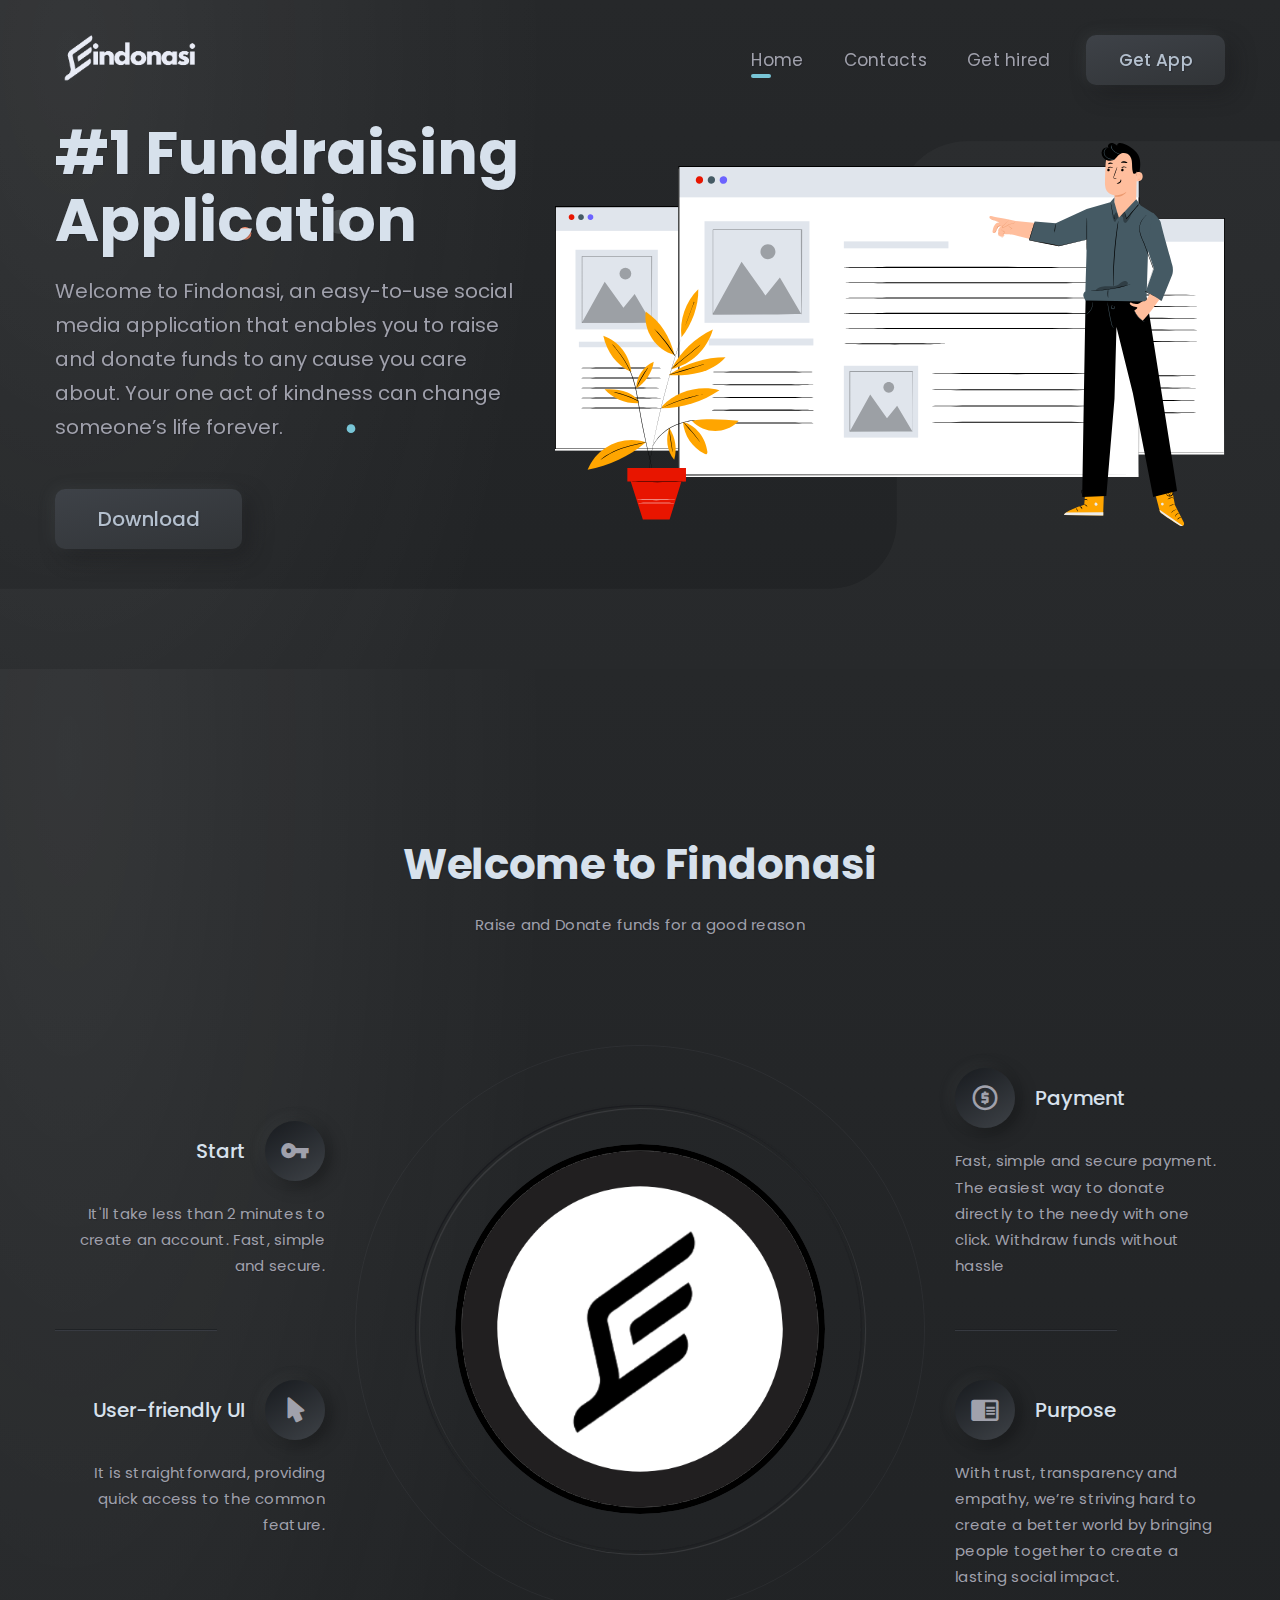
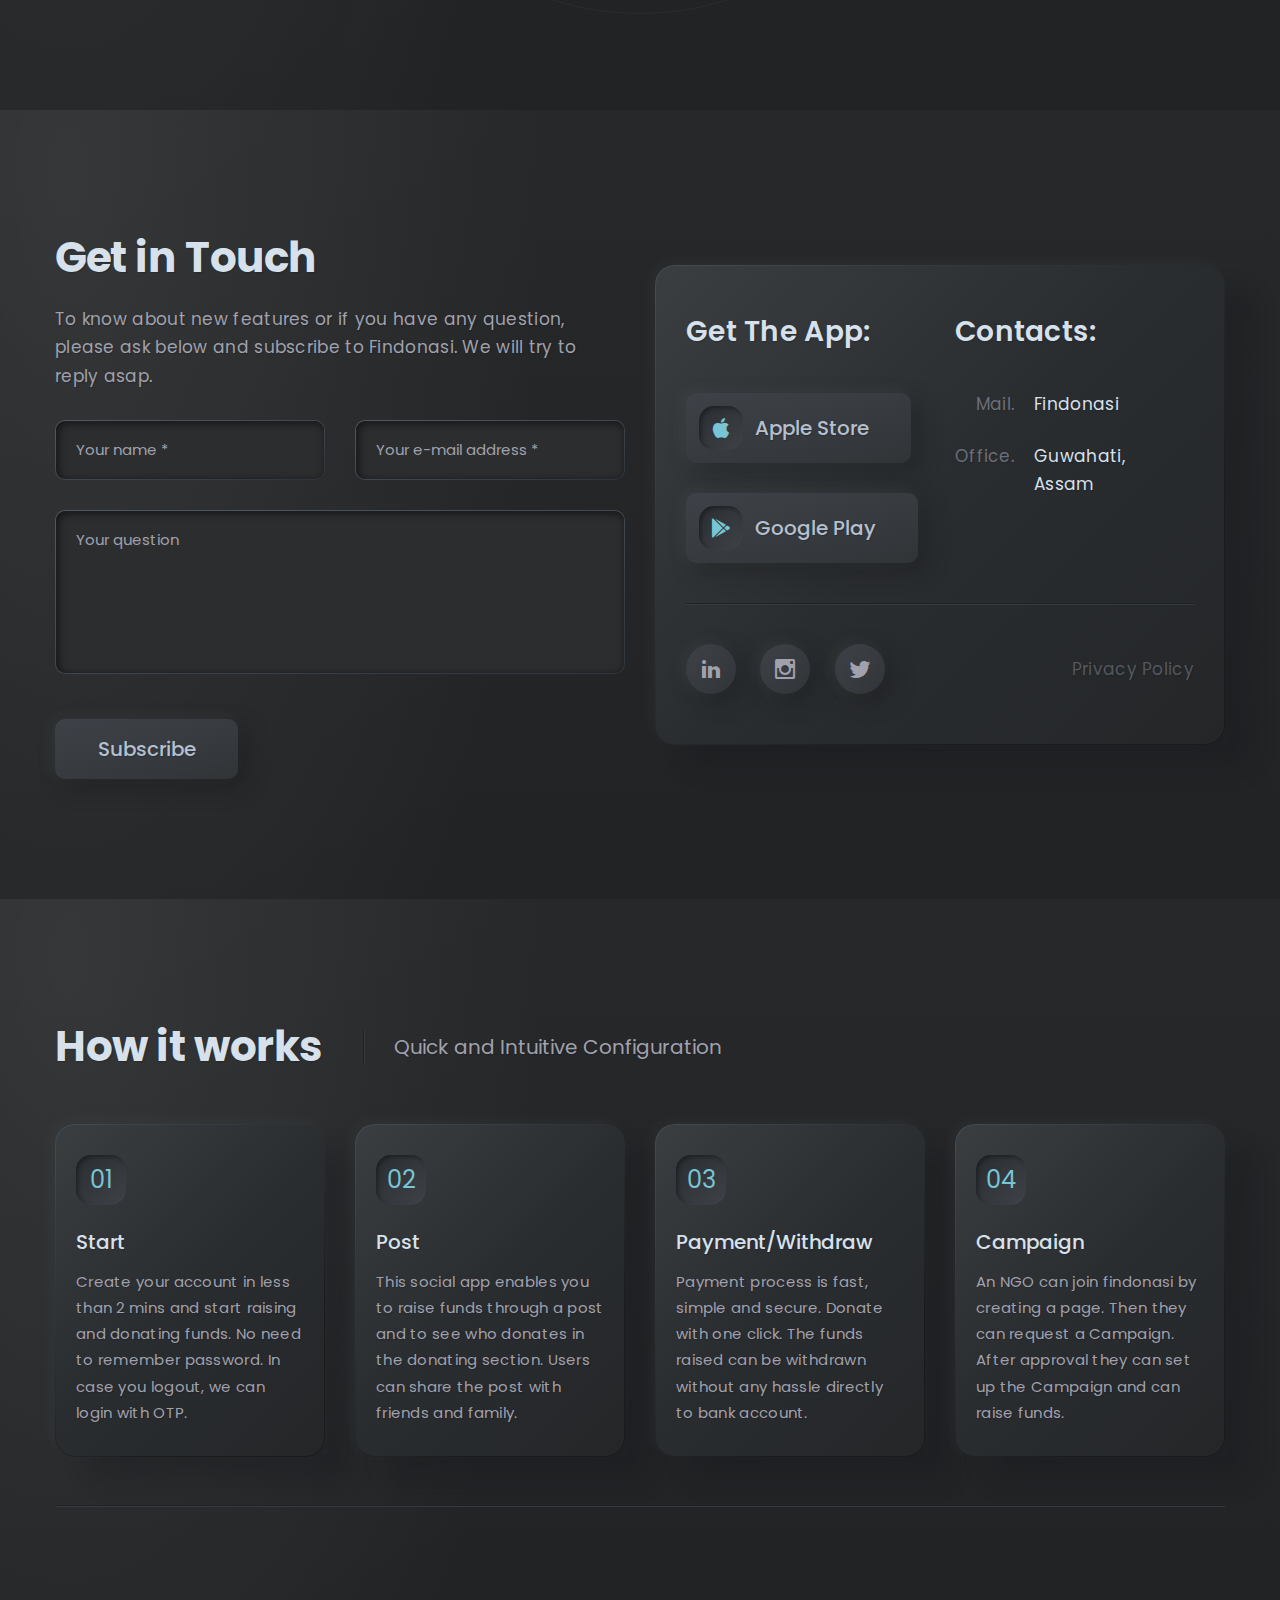
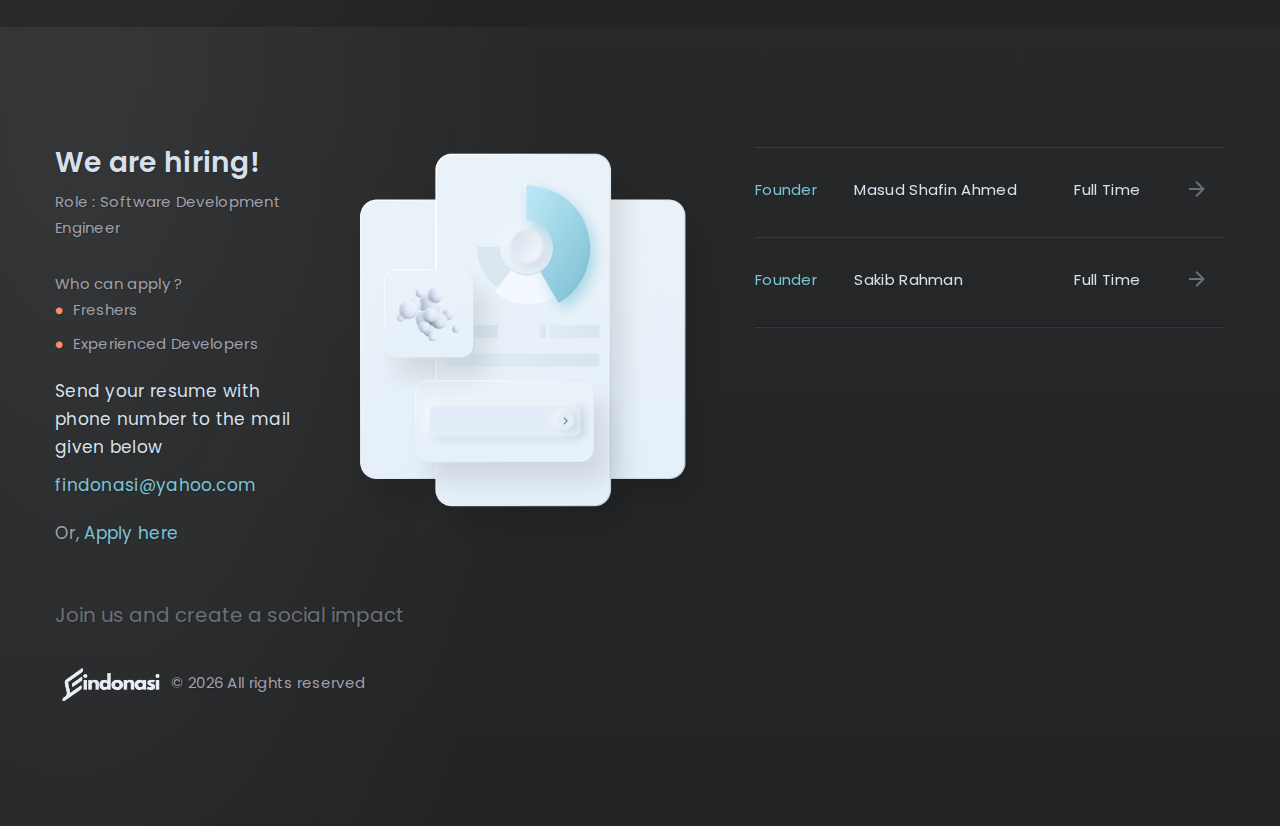
==== commit 686a7101: "Update index.html" ====
--- a/index.html
+++ b/index.html
@@ -131,7 +131,7 @@
         <!-- About-->
         <section class="section section-lg" id="about">
             <div class="container">
-                       <h2 class="text-center">Welcome to Findonasi</h2>
+                       <h2 class="text-center" style="padding-top: 3rem;">Welcome to Findonasi</h2>
                 <p class="text-center" style="padding-bottom: 5rem;">Raise and Donate funds for
                     a good reason</p>
                 <div
@@ -425,8 +425,8 @@
             </div>
         </section>
         <!-- Features-->
-        <section class="section section-lg">
-            <div class="container" id="career">
+        <section class="section section-lg"  id="career">
+            <div class="container">
                 <div class="row row-30 justify-content-xxl-between">
                     <div class="col-xl-7 col-xxl-6">
                         <div class="row row-30">
@@ -442,8 +442,10 @@
                                 <p class="bigger text-300">Send your resume with phone number to the mail given below
                                 </p>
                                 <div class="bigger mt-1"><a class="no-link"
-                                        href="mailto:findonasi@yahoo.com">findonasi@yahoo.com</a><span> | </span> <a class="no-link"
-                                        href="https://forms.gle/F8gFCesbysfxiJ9M8">Apply here</a></div>
+                                        href="mailto:findonasi@yahoo.com">findonasi@yahoo.com</a>
+                                    <p> Or, <a class="no-link"
+                                        href="https://forms.gle/F8gFCesbysfxiJ9M8">Apply here</a> </p>
+                                </div>
                             </div>
                             <div class="col-6 col-lg-4 col-xl-7 col-xxl-8 text-xxl-end"><img class="rounded-sm"
                                     src="images/img-foo.png" alt="" width="452" height="354" loading="lazy" />
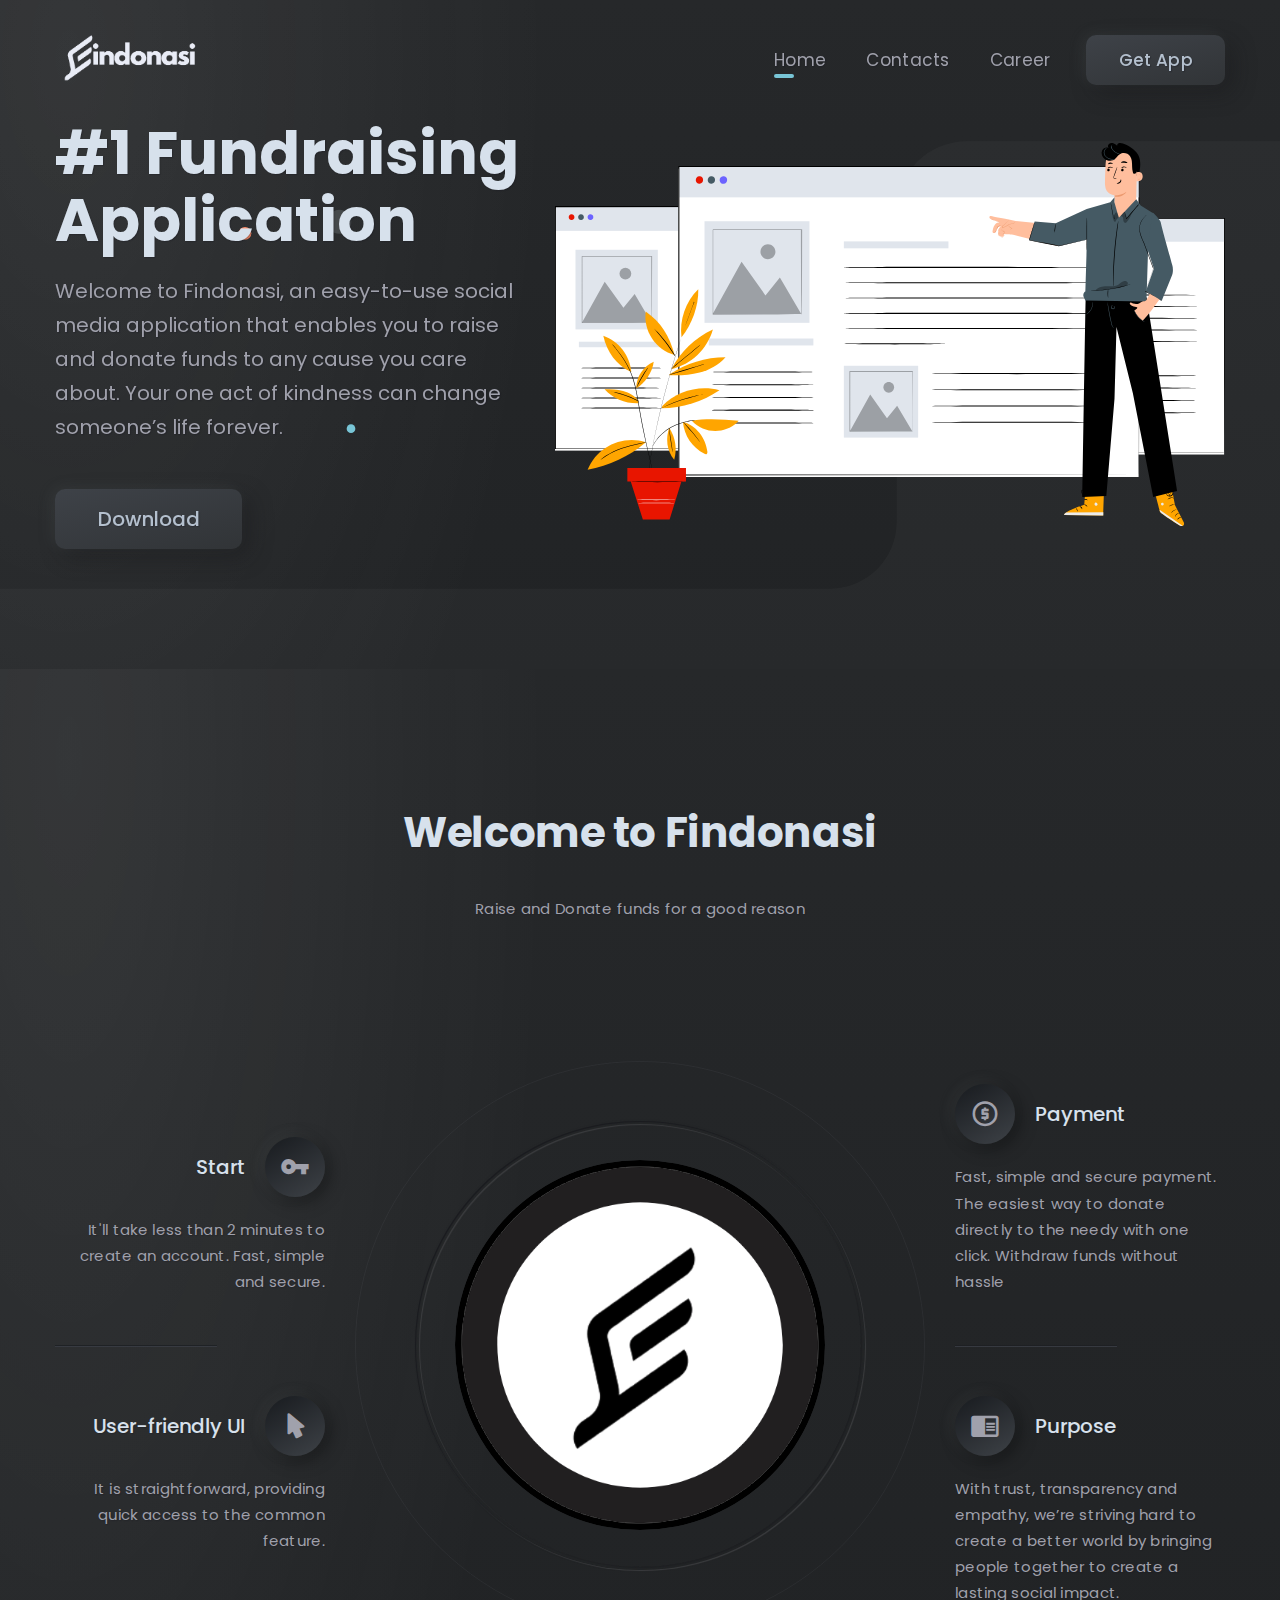
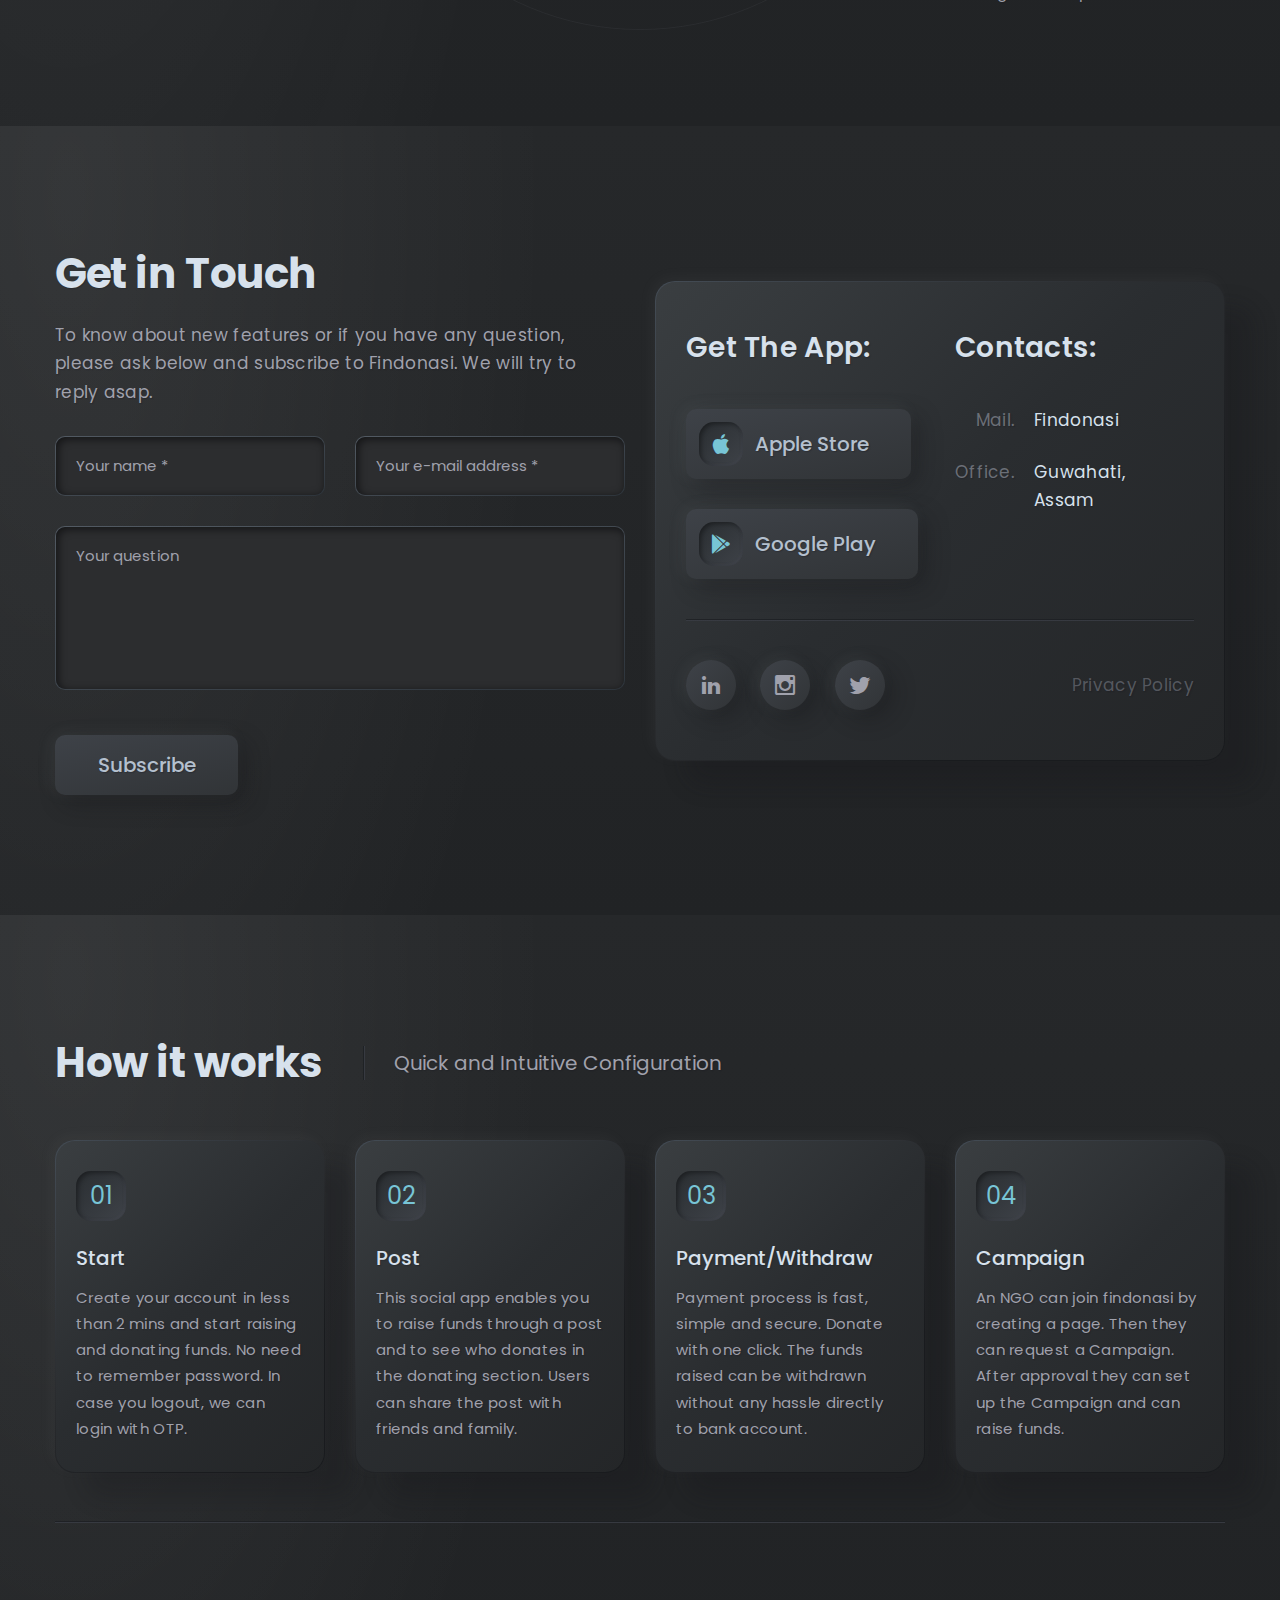
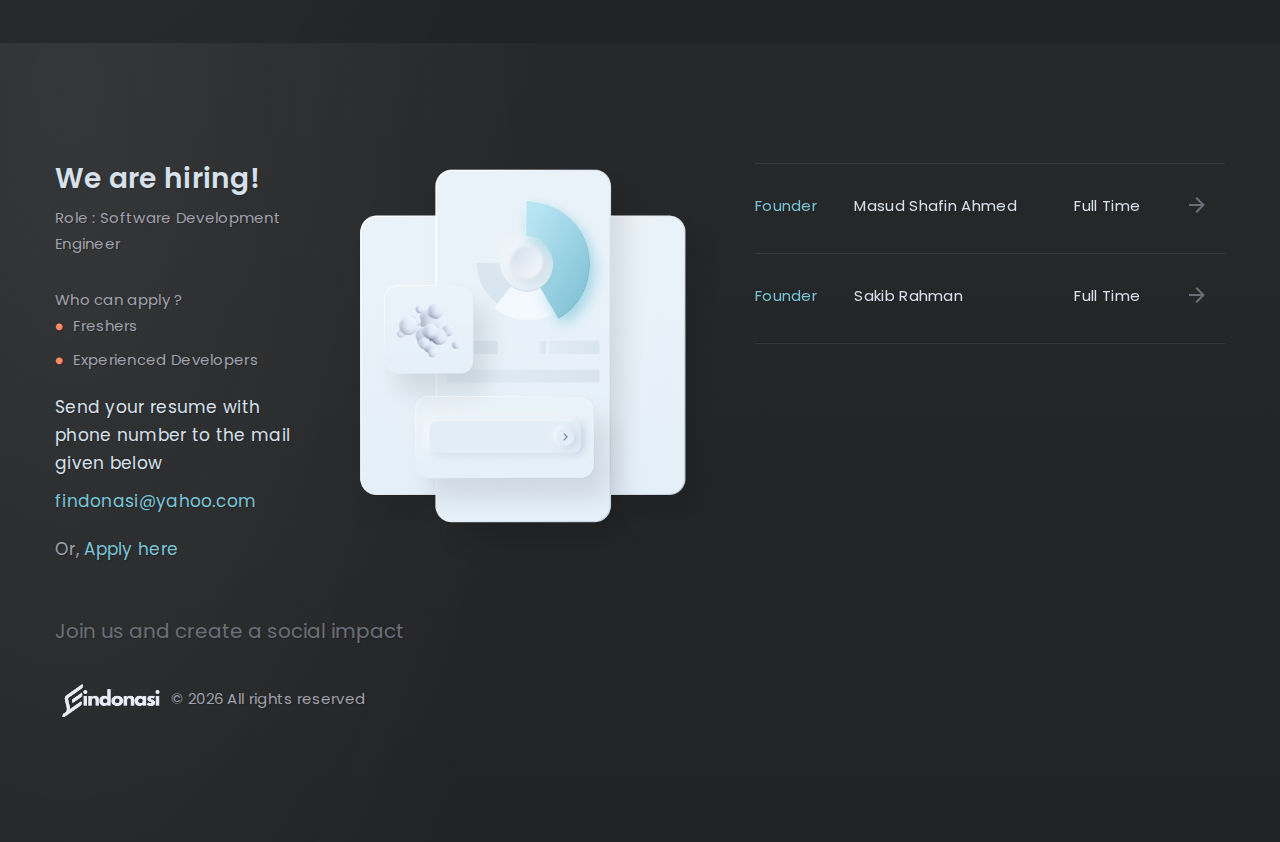
==== commit 36a2736b: "Update index.html" ====
--- a/index.html
+++ b/index.html
@@ -58,7 +58,7 @@
                             </li>
 
                             <li class="navbar-navigation-root-item" data-menuanchor="career"><a
-                                    class="navbar-navigation-root-link" href="#career">Get hired</a>
+                                    class="navbar-navigation-root-link" href="#career">Career</a>
                             </li>
                         </ul>
                     </div>
@@ -131,8 +131,8 @@
         <!-- About-->
         <section class="section section-lg" id="about">
             <div class="container">
-                       <h2 class="text-center" style="padding-top: 3rem;">Welcome to Findonasi</h2>
-                <p class="text-center" style="padding-bottom: 5rem;">Raise and Donate funds for
+                       <h2 class="text-center" style="padding-top: 1rem; padding-bottom: 1rem;">Welcome to Findonasi</h2>
+                <p class="text-center" style="padding-bottom: 7rem;">Raise and Donate funds for
                     a good reason</p>
                 <div
                     class="row row-offset-md row-30 align-items-lg-center justify-content-center justify-content-lg-between">
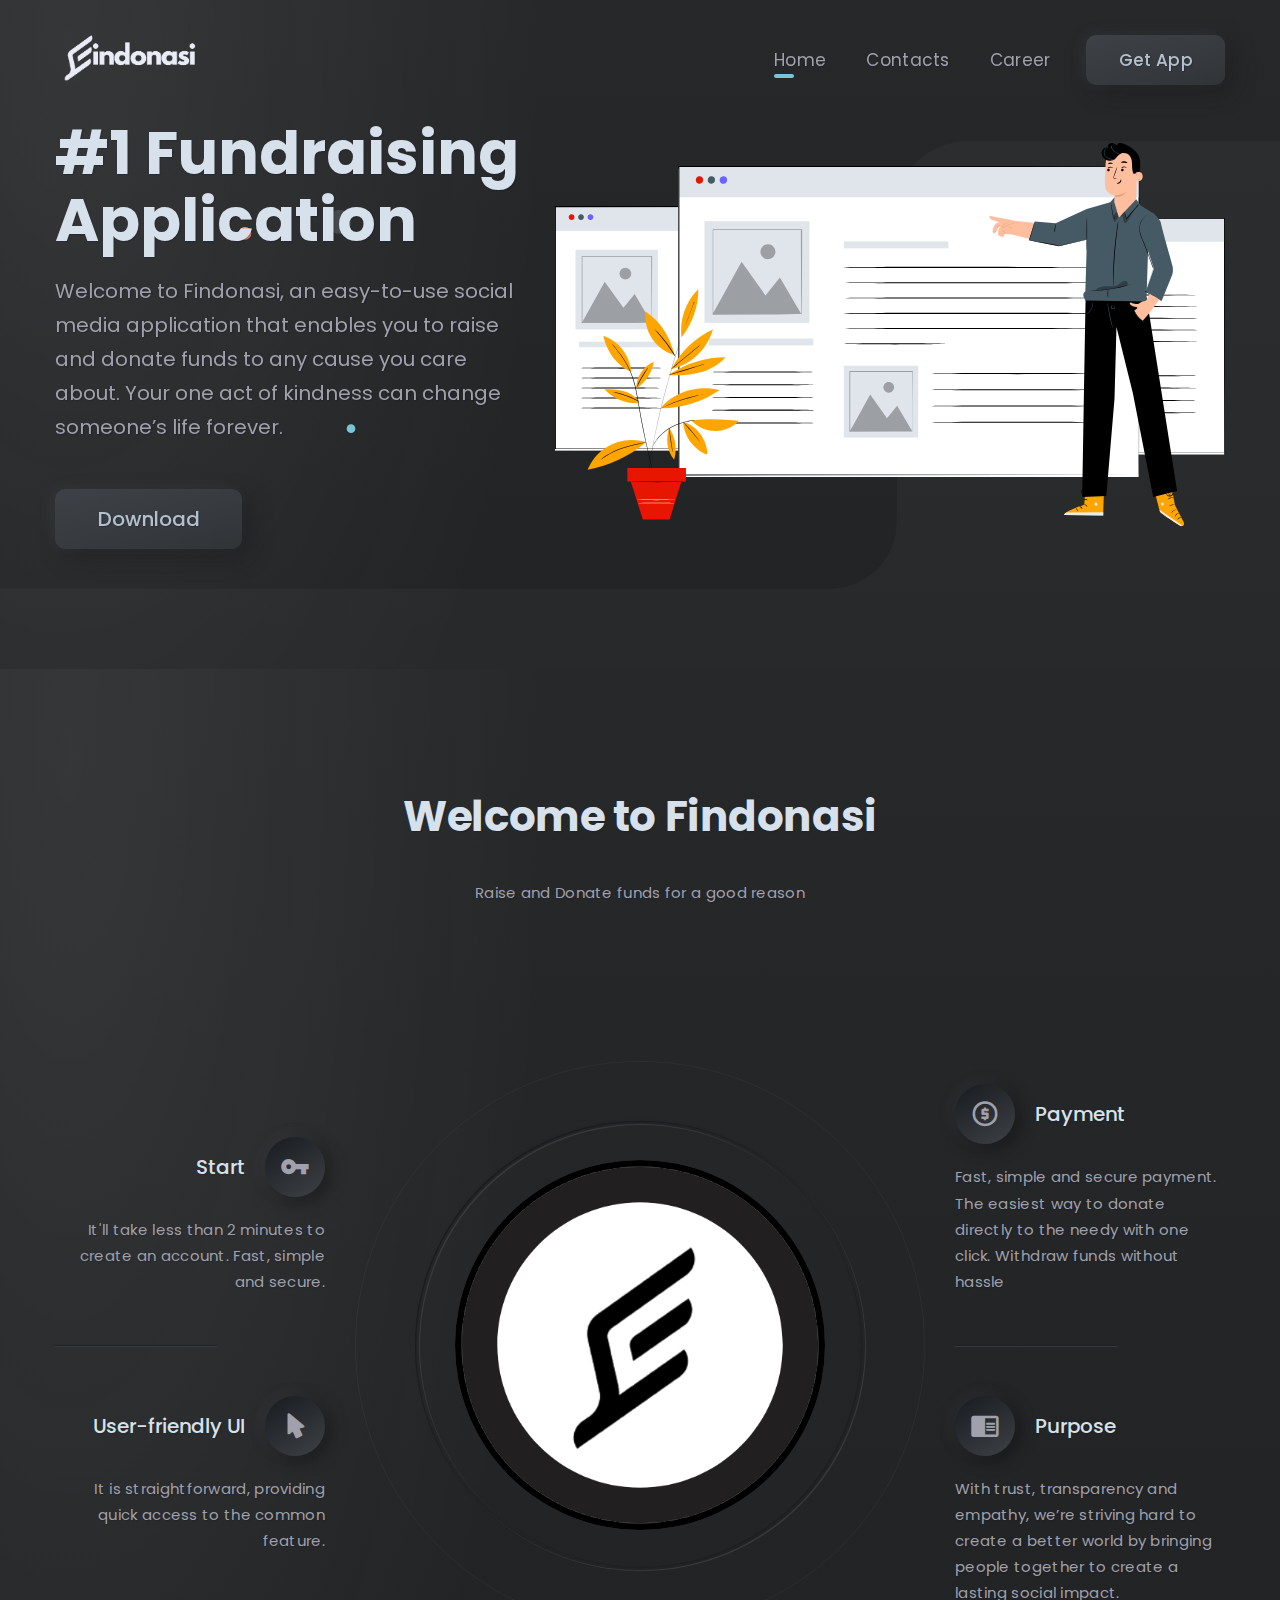
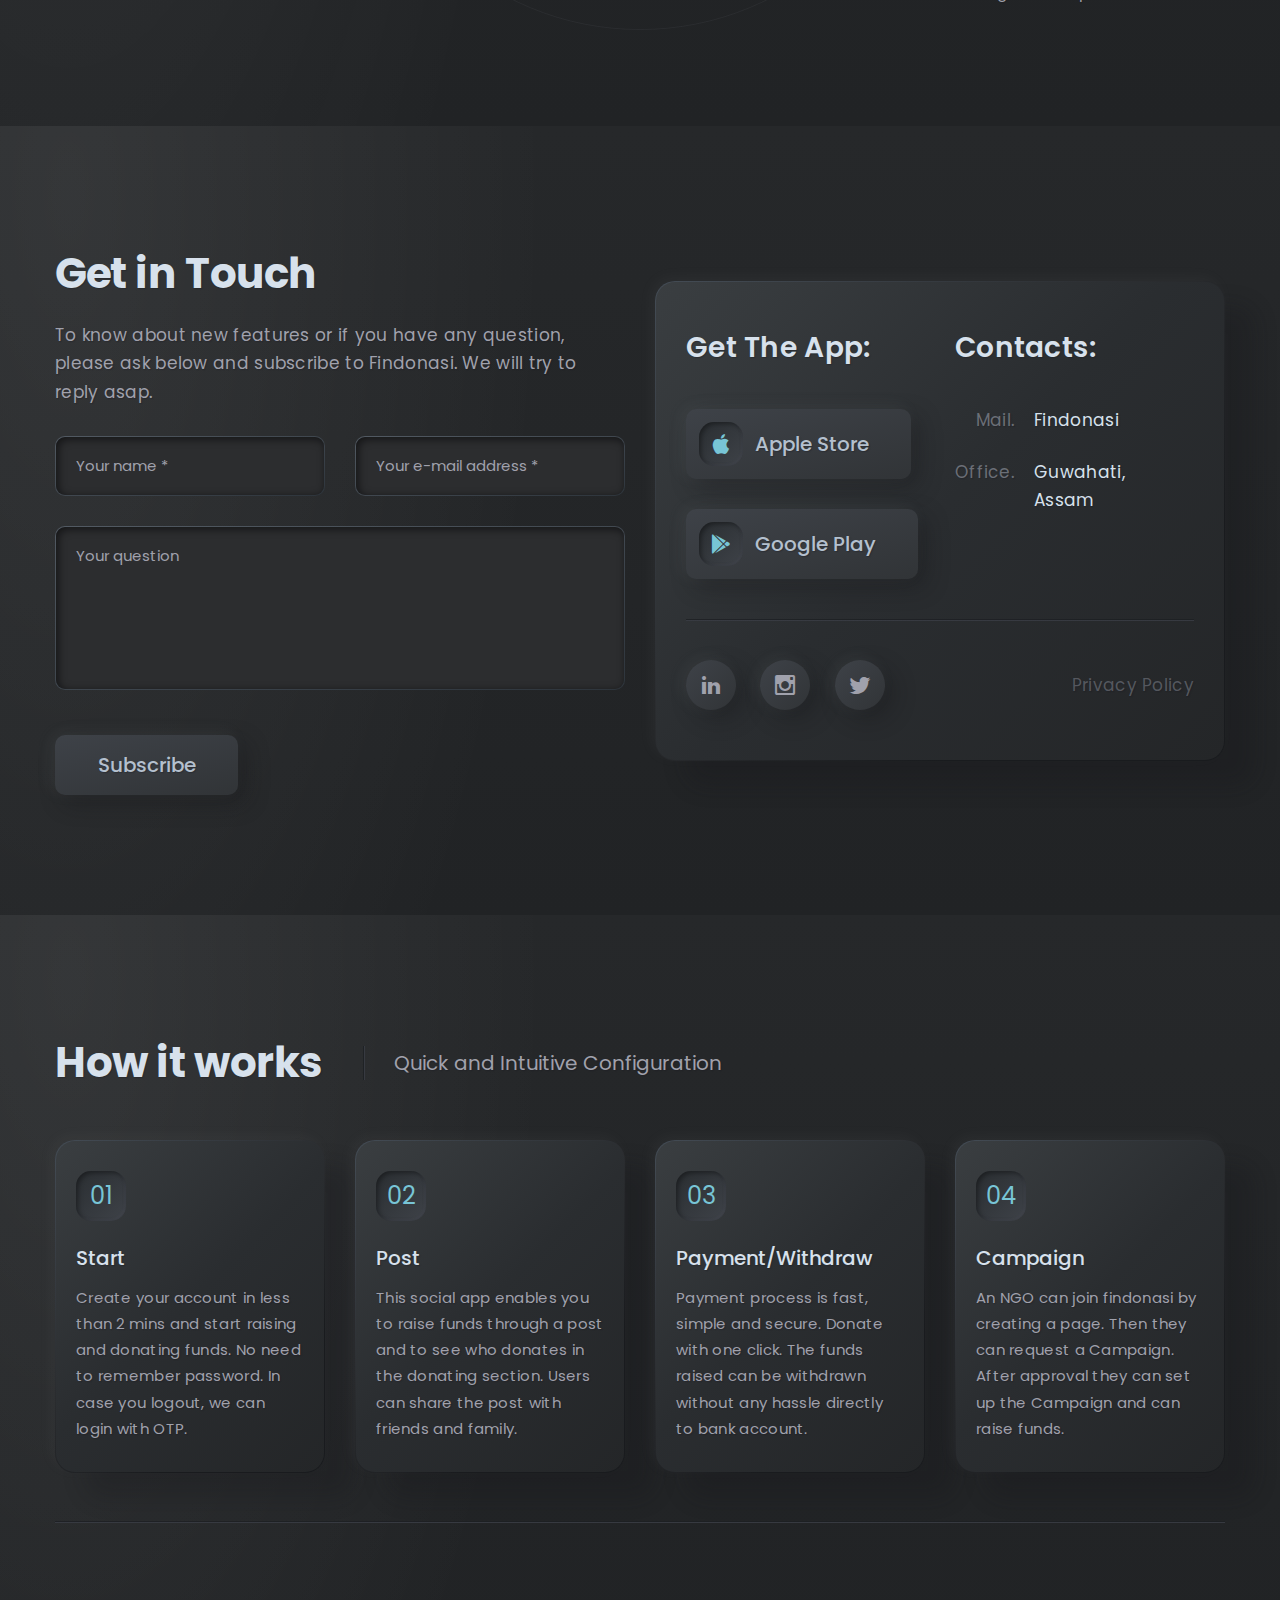
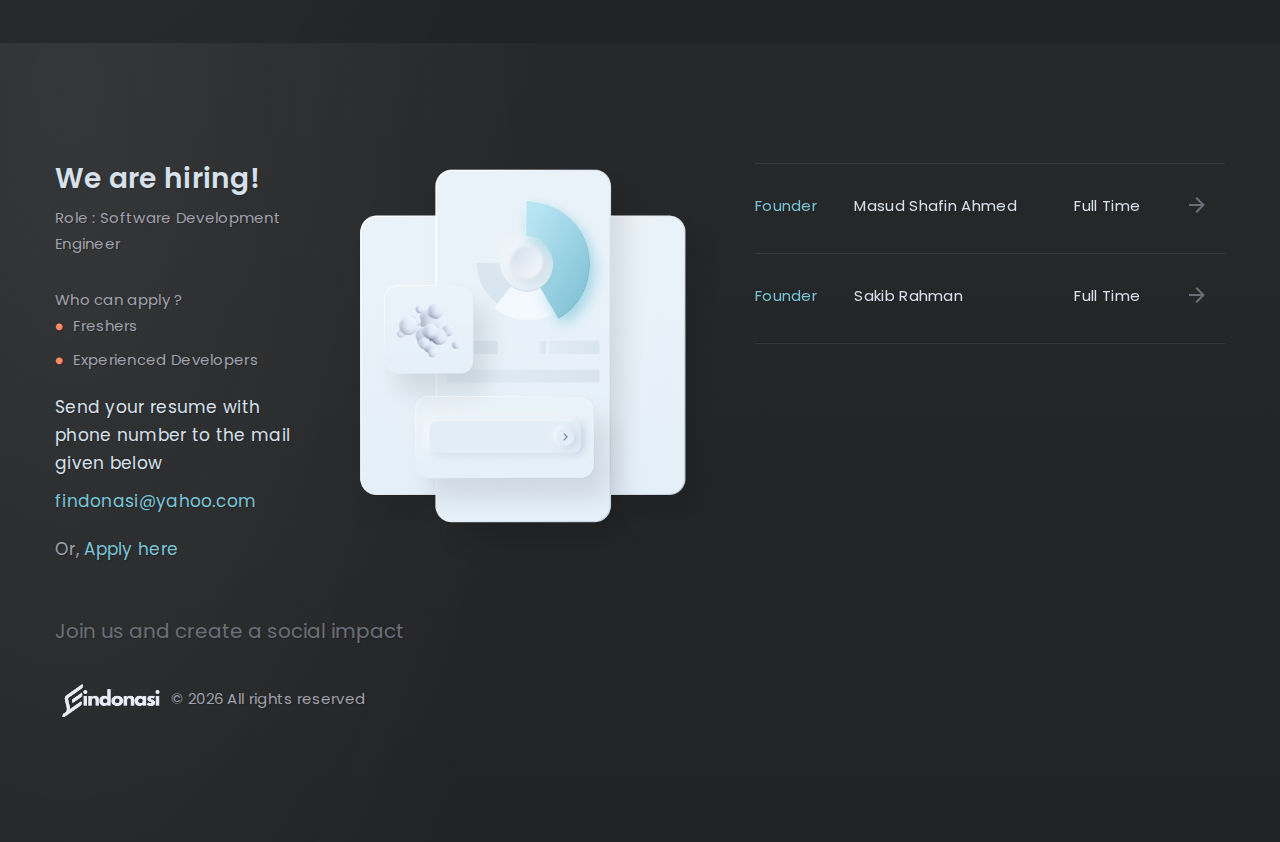
==== commit 2f3c1a65: "Update index.html" ====
--- a/index.html
+++ b/index.html
@@ -131,8 +131,8 @@
         <!-- About-->
         <section class="section section-lg" id="about">
             <div class="container">
-                       <h2 class="text-center" style="padding-top: 1rem; padding-bottom: 1rem;">Welcome to Findonasi</h2>
-                <p class="text-center" style="padding-bottom: 7rem;">Raise and Donate funds for
+                       <h2 class="text-center" style="padding-bottom: 1rem;">Welcome to Findonasi</h2>
+                <p class="text-center" style="padding-bottom: 8rem;">Raise and Donate funds for
                     a good reason</p>
                 <div
                     class="row row-offset-md row-30 align-items-lg-center justify-content-center justify-content-lg-between">
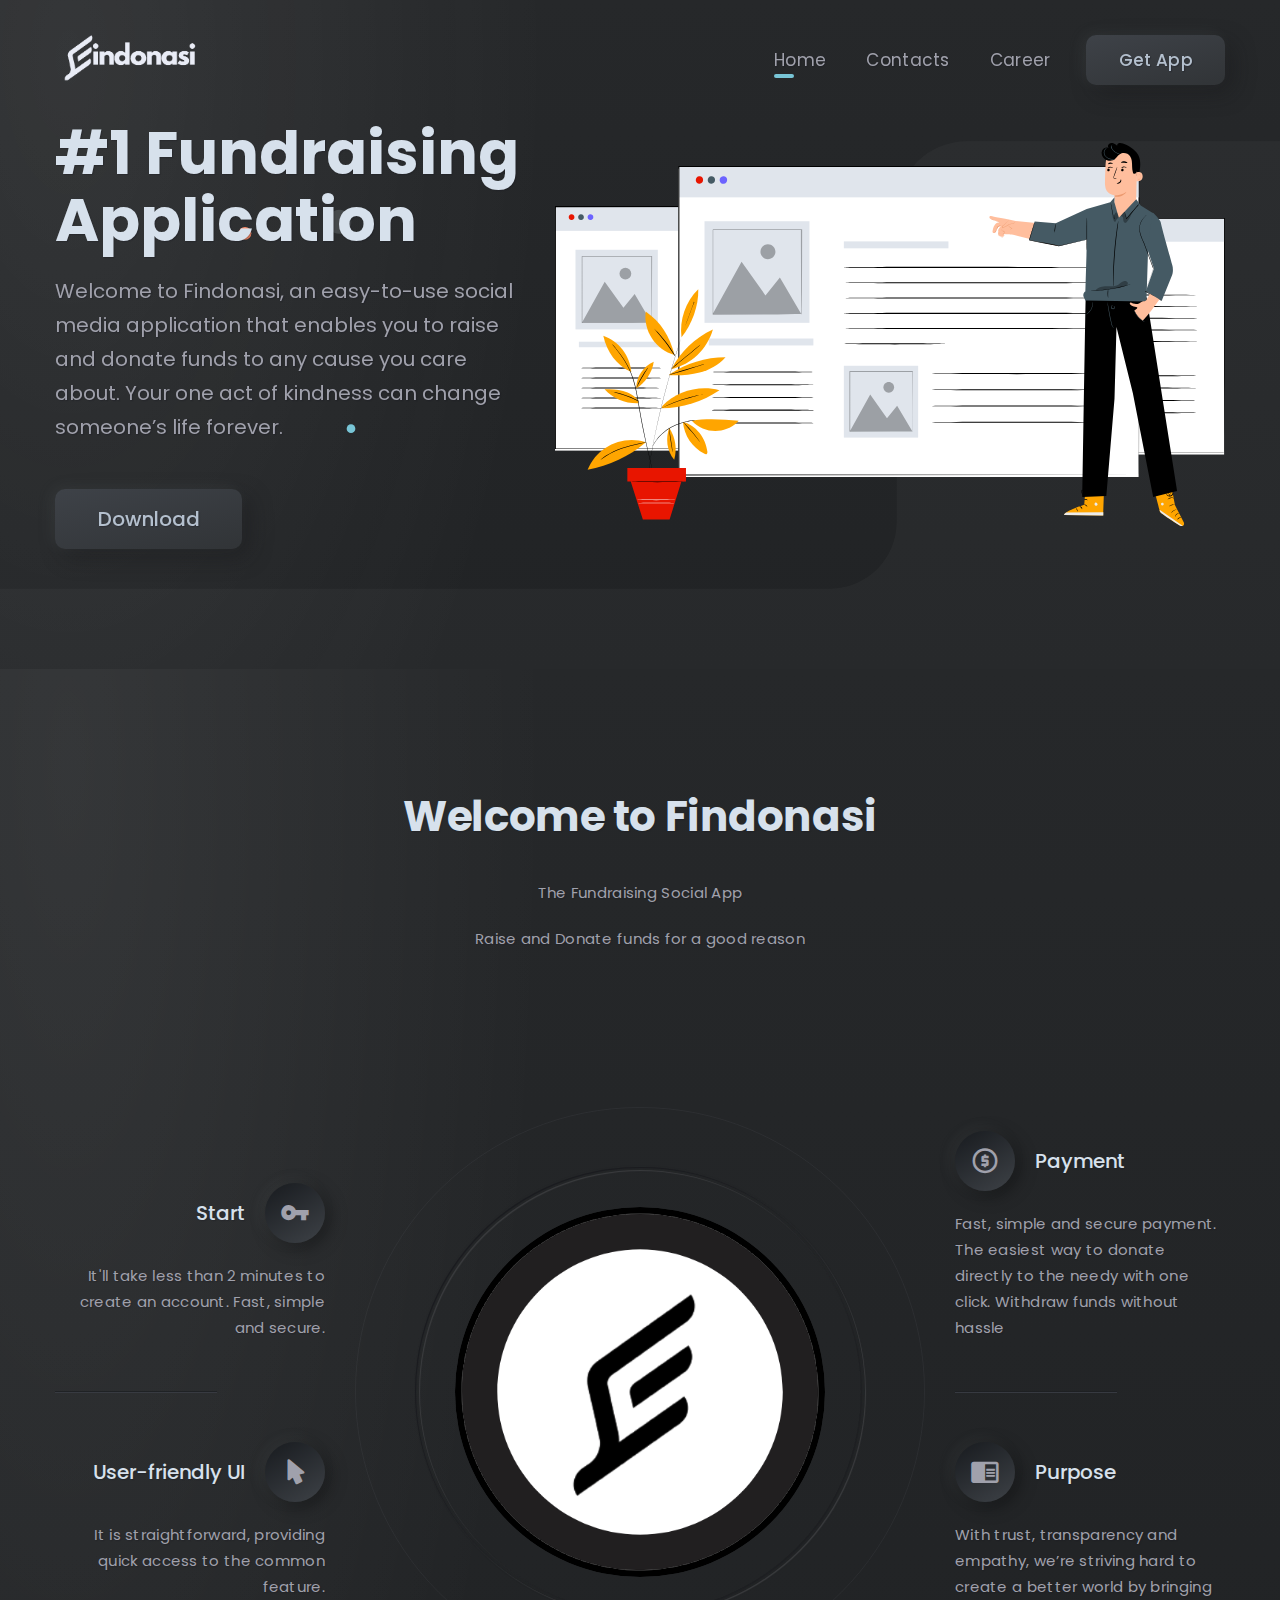
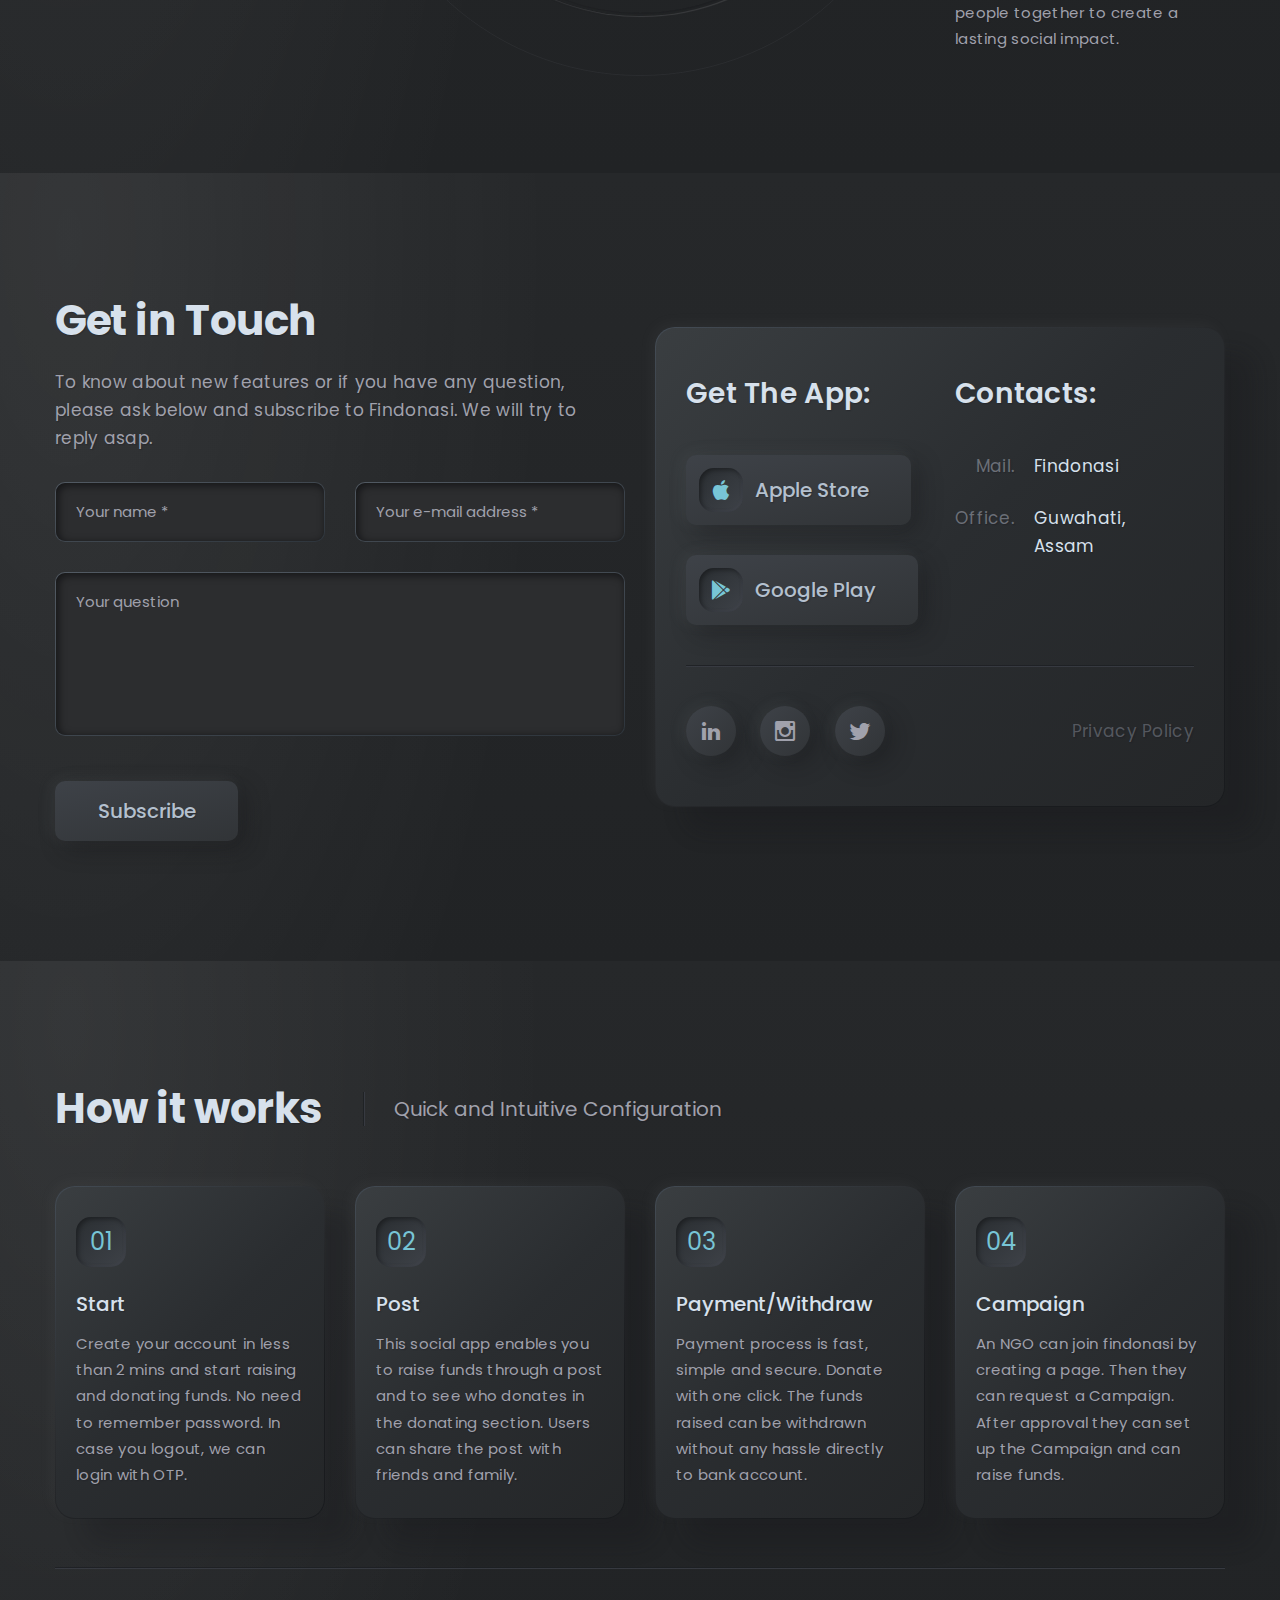
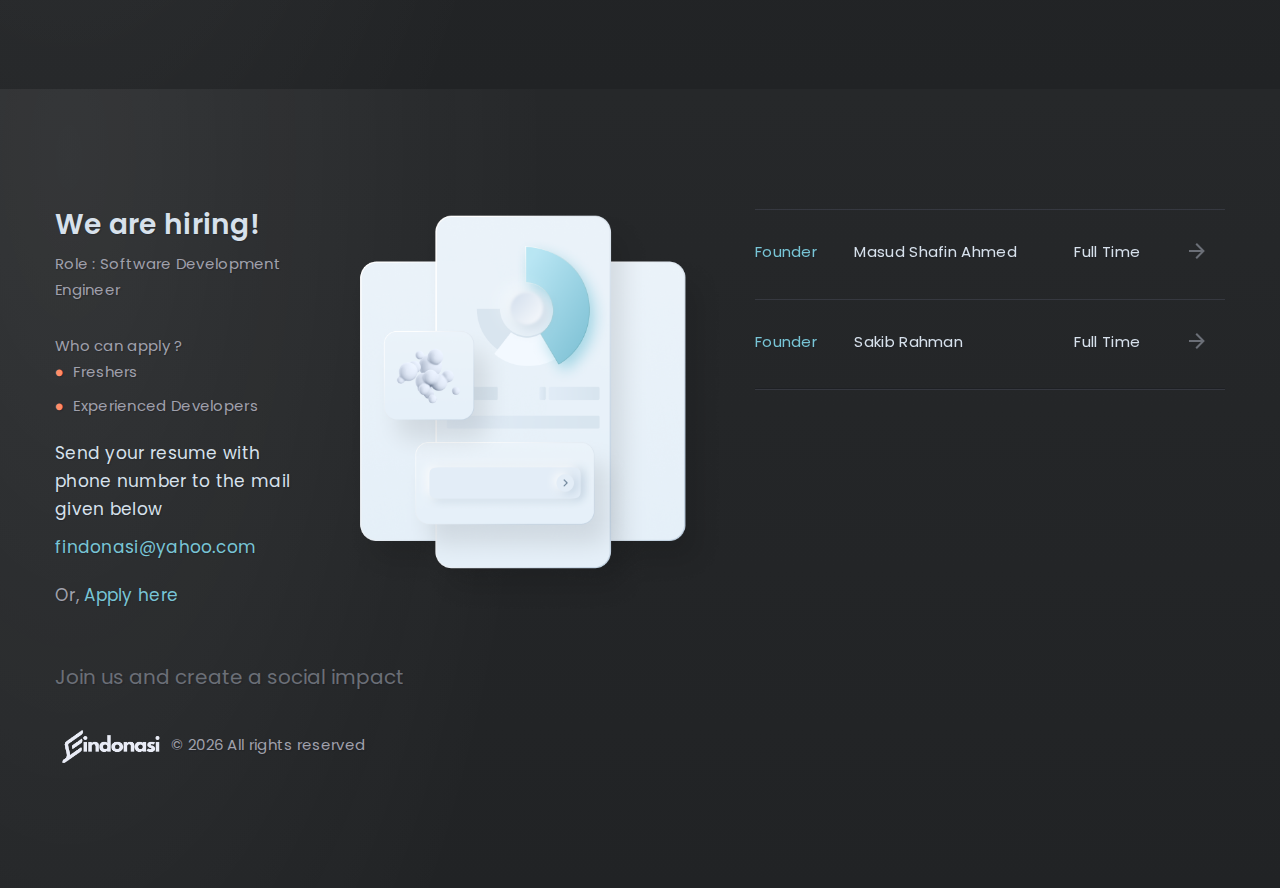
==== commit 45c4848a: "Update index.html" ====
--- a/index.html
+++ b/index.html
@@ -132,6 +132,7 @@
         <section class="section section-lg" id="about">
             <div class="container">
                        <h2 class="text-center" style="padding-bottom: 1rem;">Welcome to Findonasi</h2>
+                  <p class="text-center">The Fundraising Social App</p>
                 <p class="text-center" style="padding-bottom: 8rem;">Raise and Donate funds for
                     a good reason</p>
                 <div
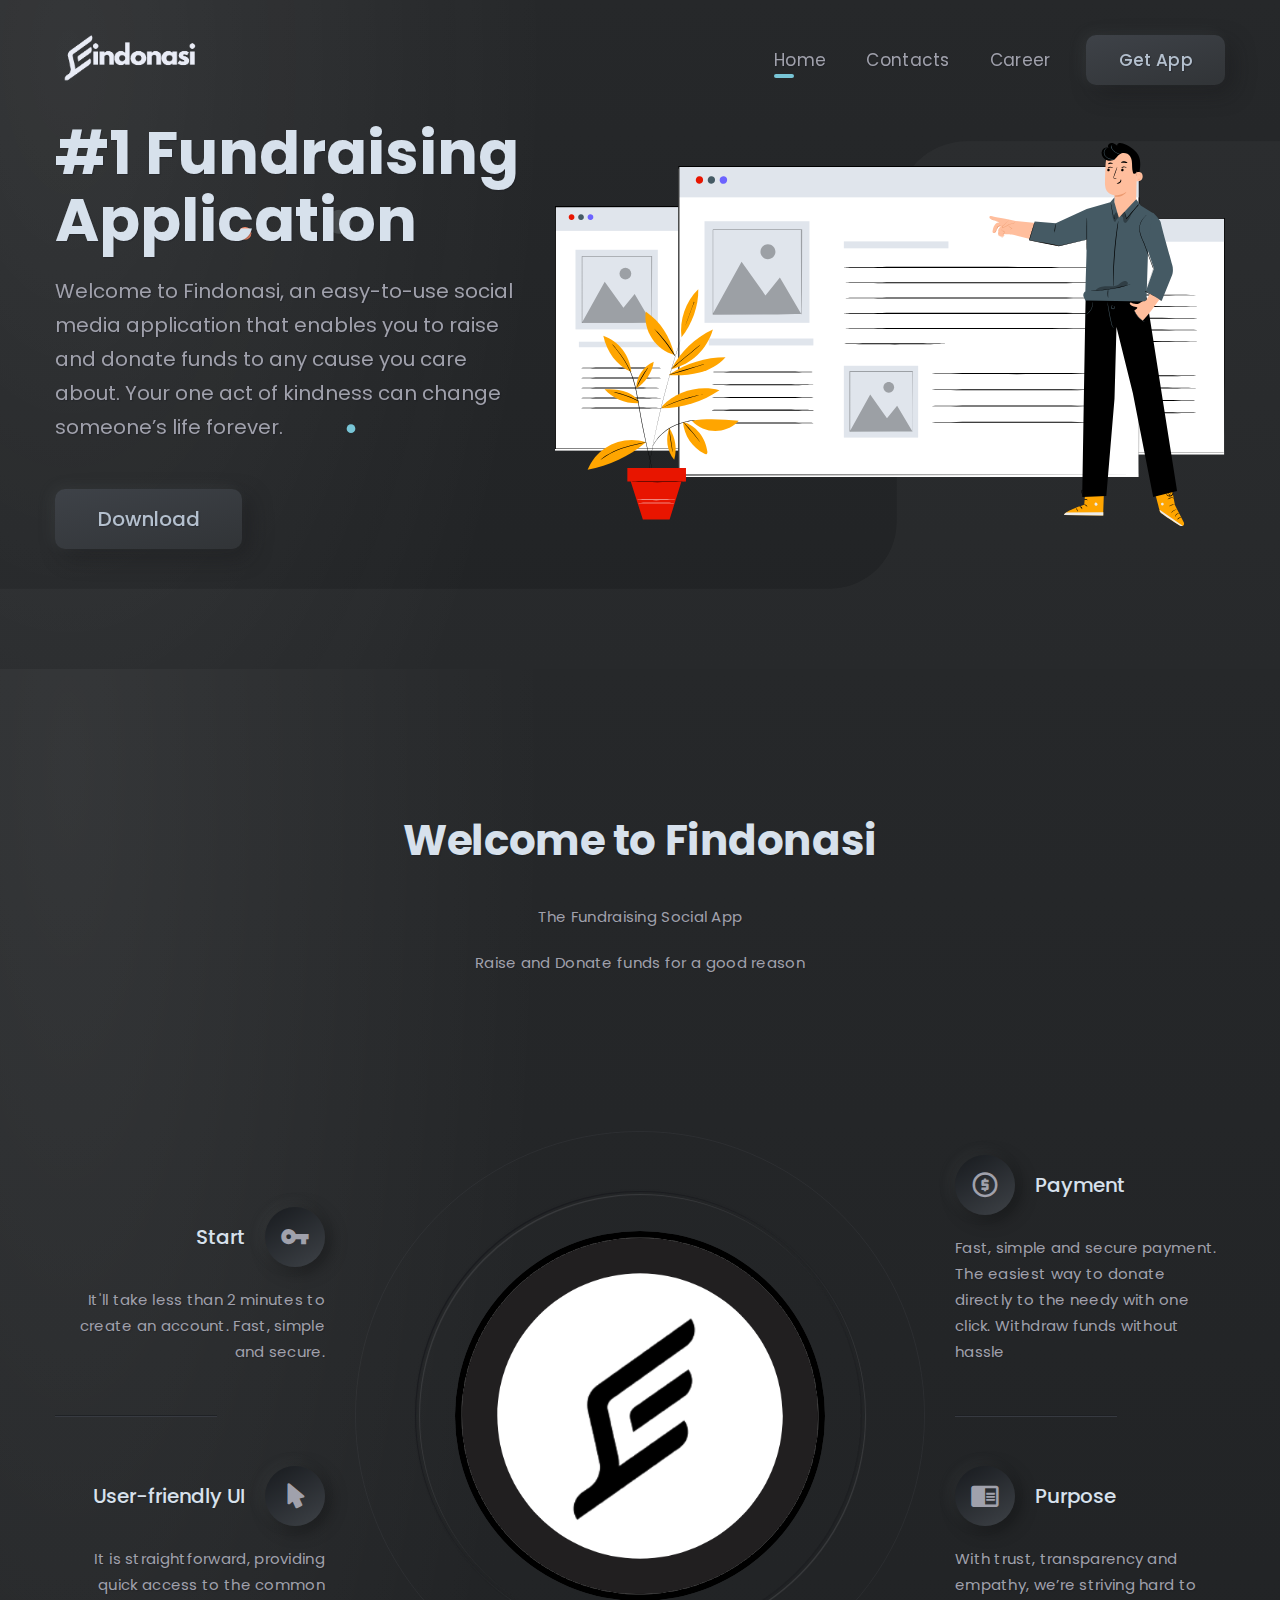
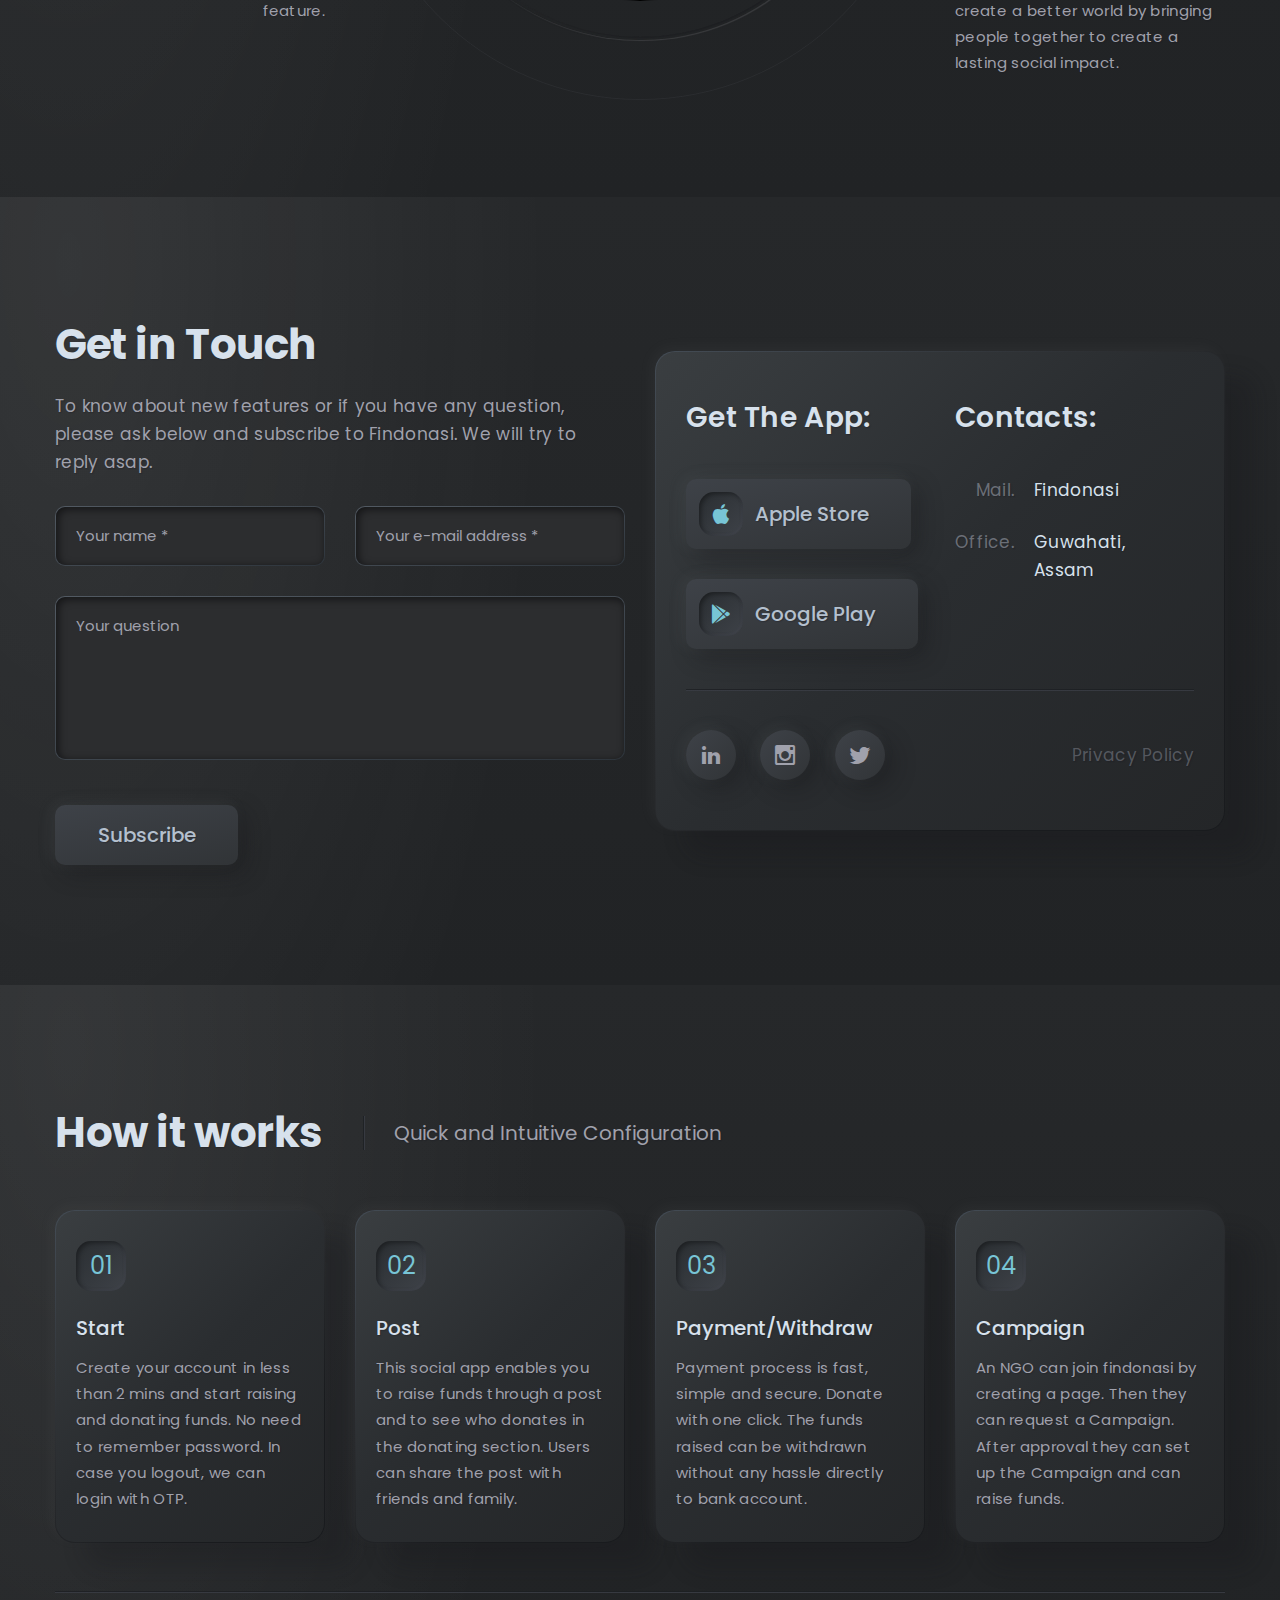
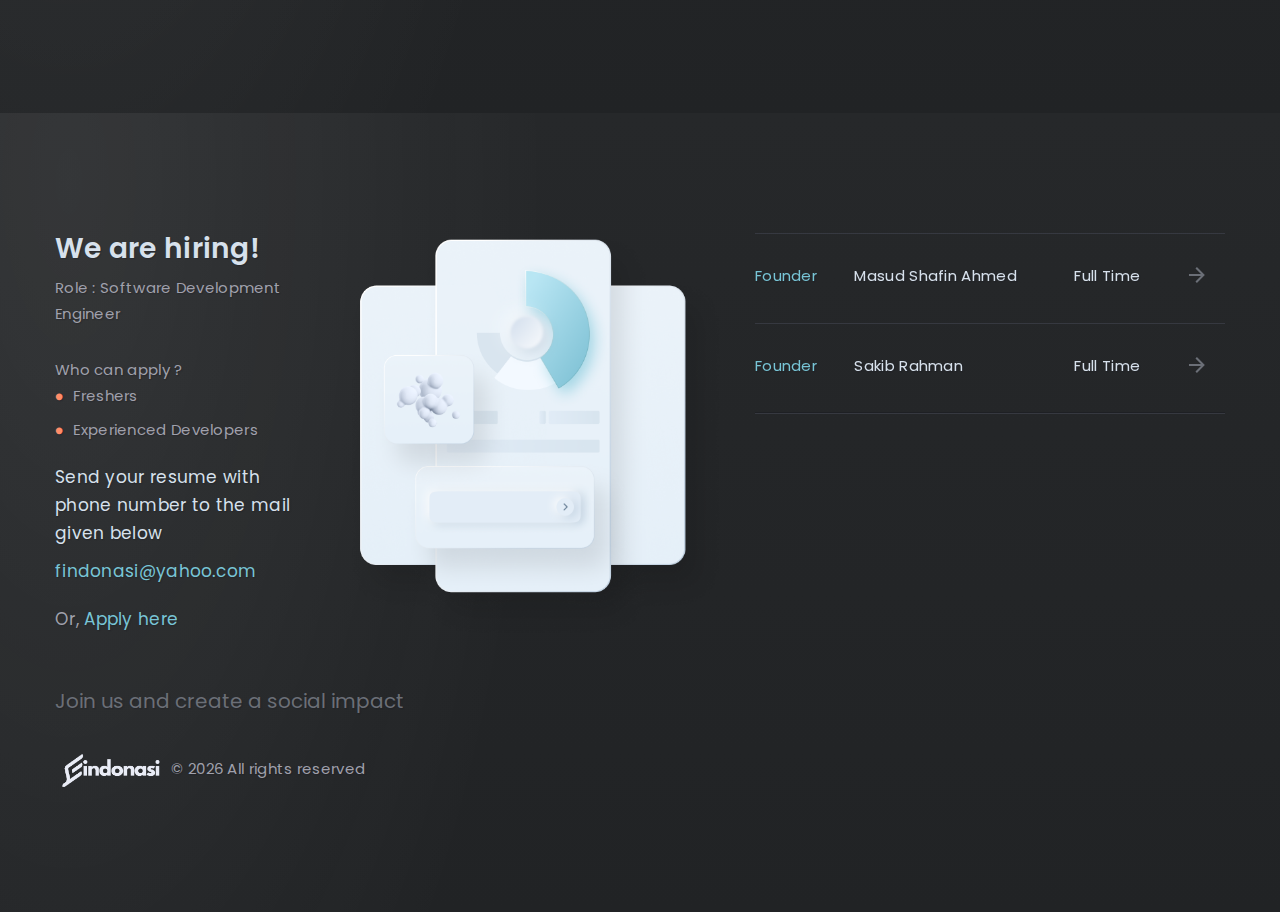
==== commit 420dde8a: "Update index.html" ====
--- a/index.html
+++ b/index.html
@@ -131,7 +131,7 @@
         <!-- About-->
         <section class="section section-lg" id="about">
             <div class="container">
-                       <h2 class="text-center" style="padding-bottom: 1rem;">Welcome to Findonasi</h2>
+                       <h2 class="text-center" style="padding-top: 1.5rem;padding-bottom: 1rem;">Welcome to Findonasi</h2>
                   <p class="text-center">The Fundraising Social App</p>
                 <p class="text-center" style="padding-bottom: 8rem;">Raise and Donate funds for
                     a good reason</p>
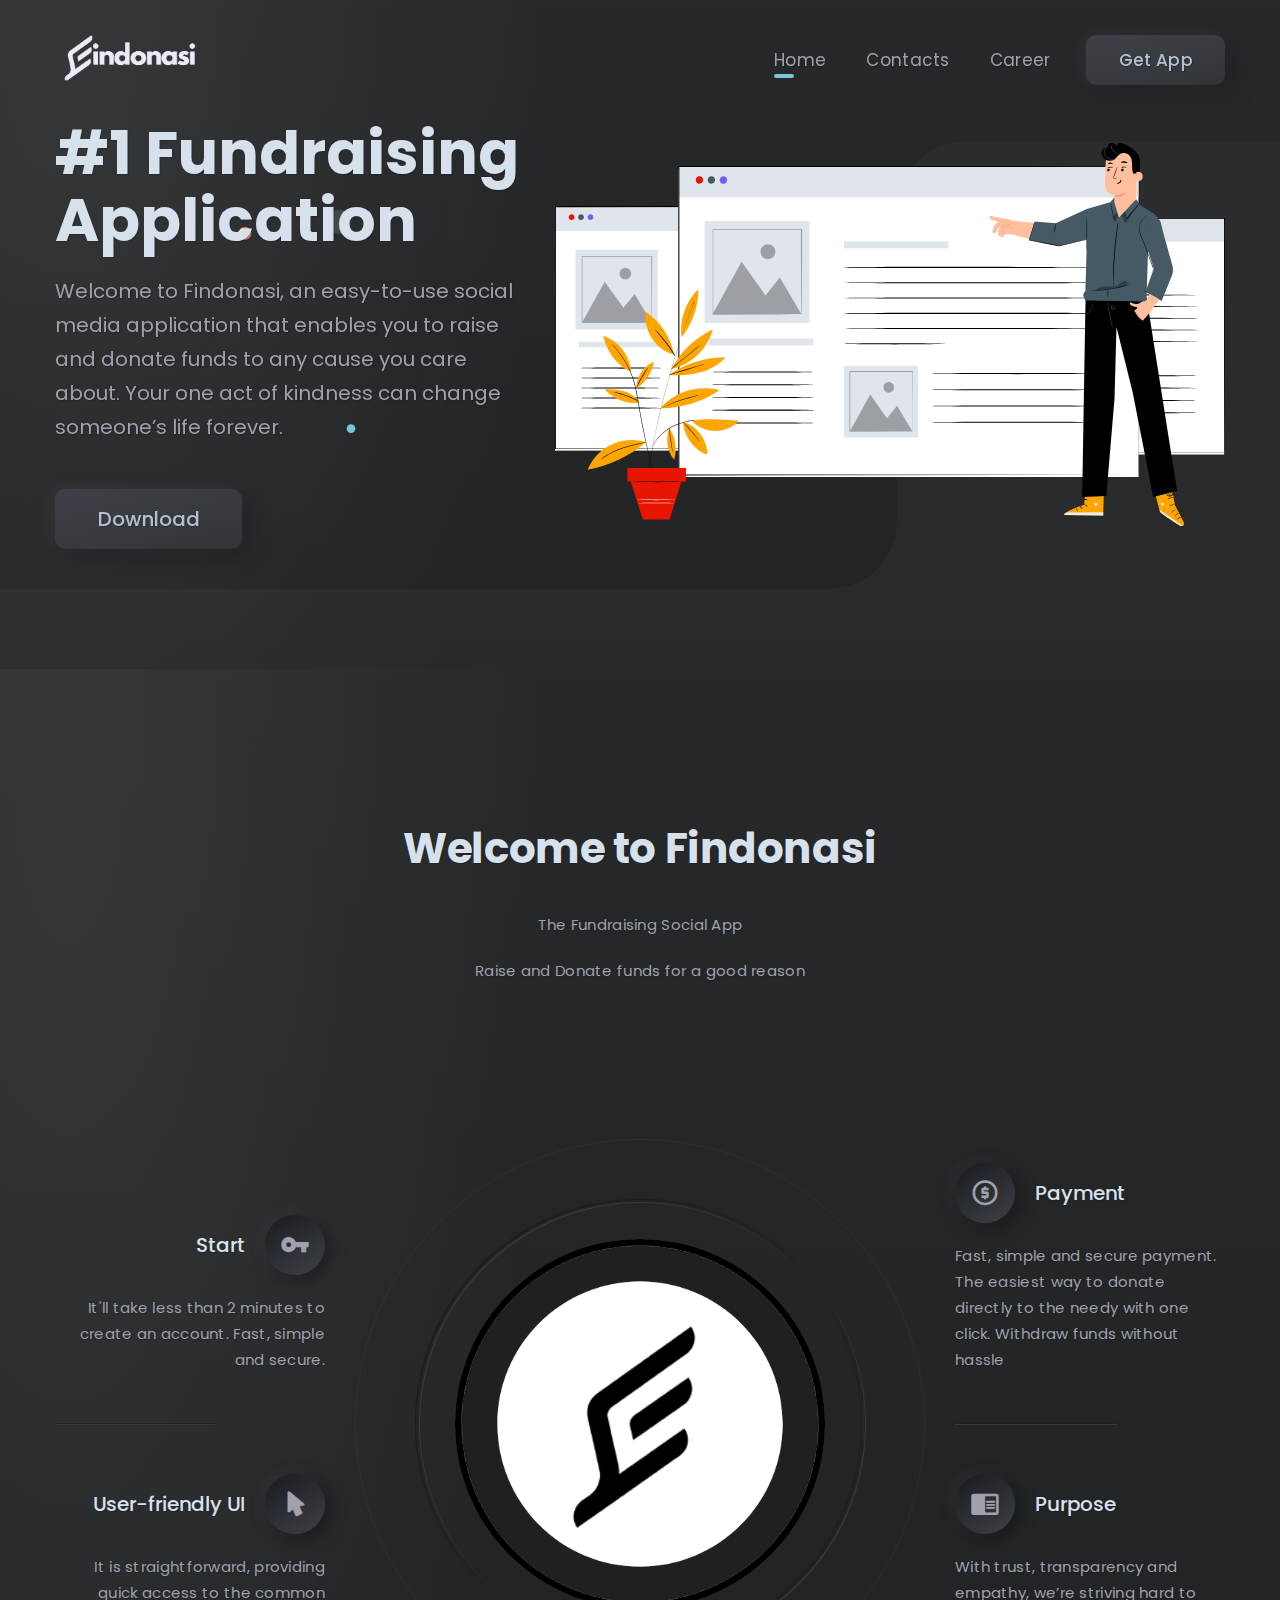
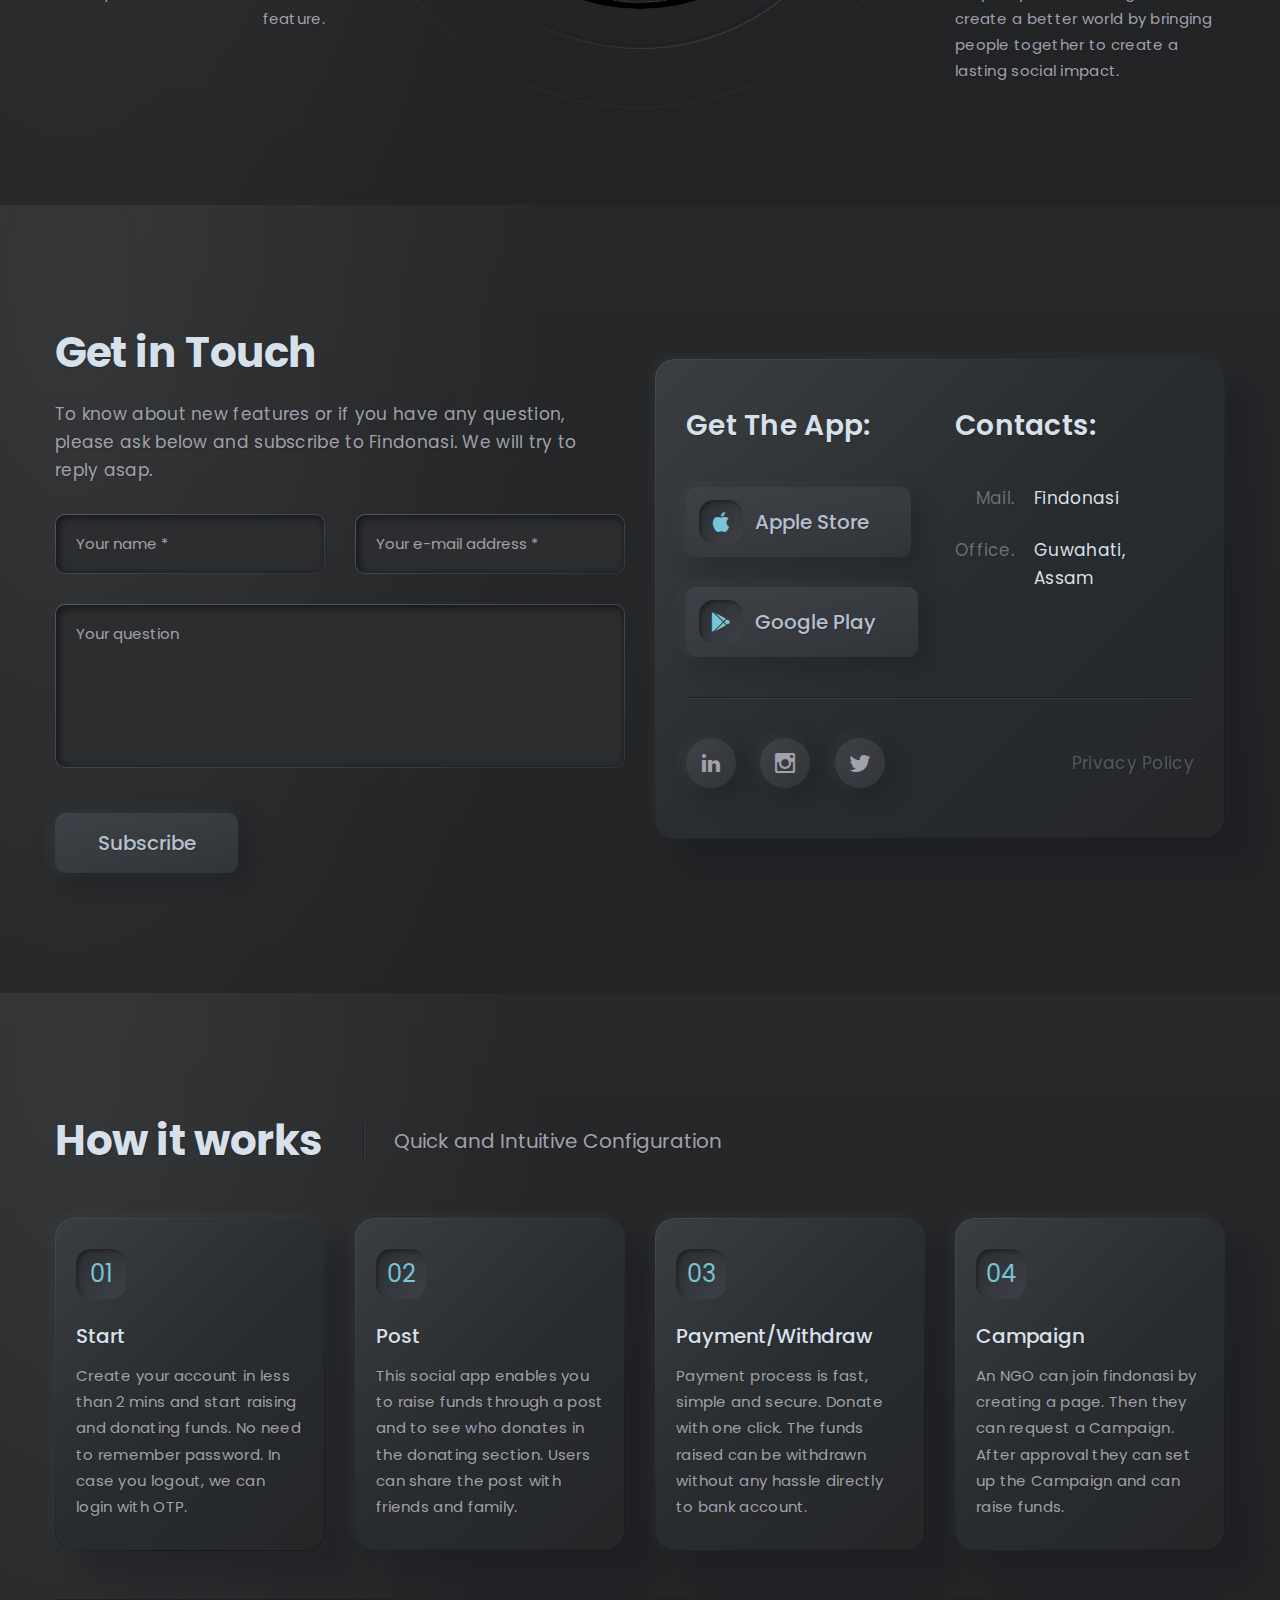
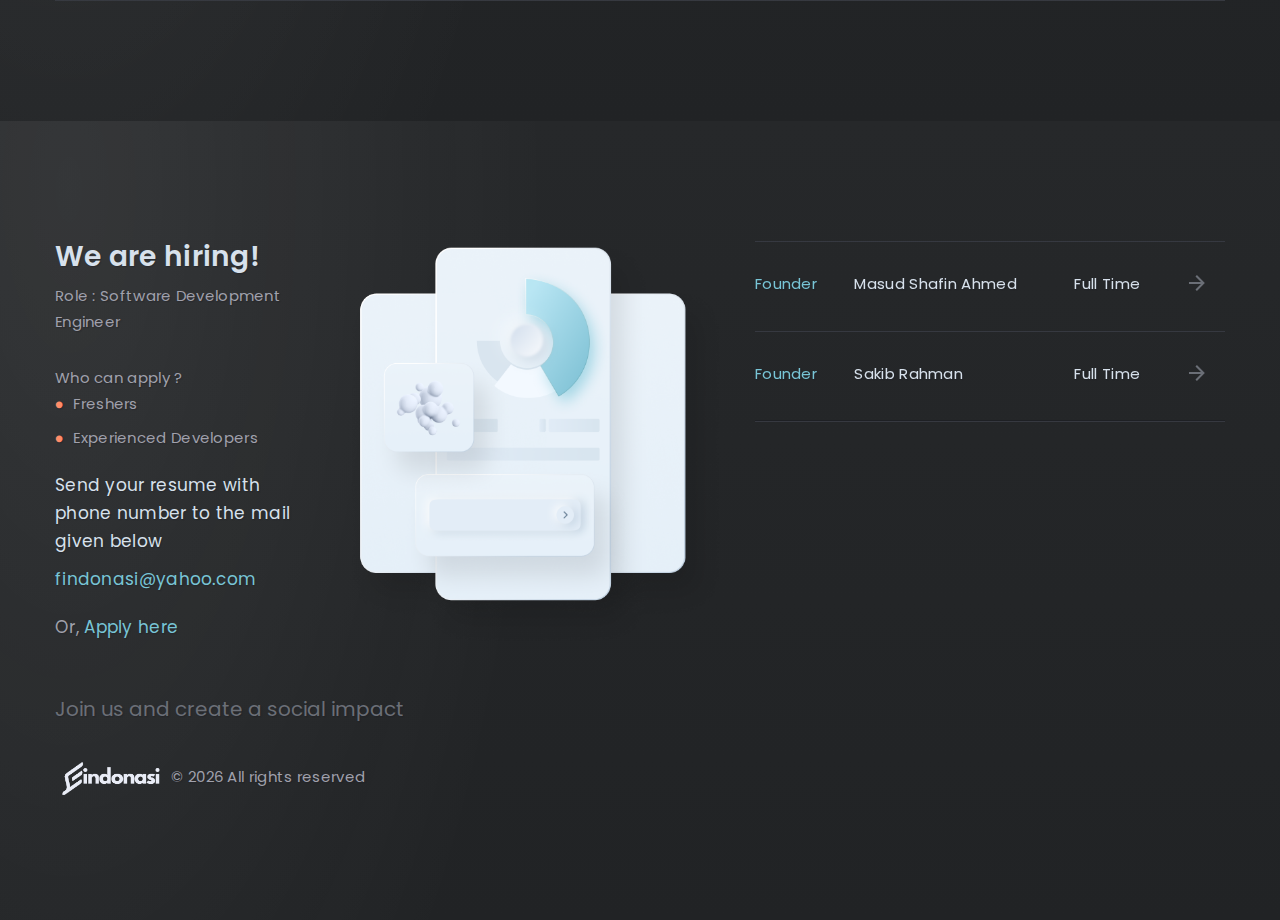
==== commit f49ac884: "Update index.html" ====
--- a/index.html
+++ b/index.html
@@ -131,7 +131,7 @@
         <!-- About-->
         <section class="section section-lg" id="about">
             <div class="container">
-                       <h2 class="text-center" style="padding-top: 1.5rem;padding-bottom: 1rem;">Welcome to Findonasi</h2>
+                       <h2 class="text-center" style="padding-top: 2rem;padding-bottom: 1rem;">Welcome to Findonasi</h2>
                   <p class="text-center">The Fundraising Social App</p>
                 <p class="text-center" style="padding-bottom: 8rem;">Raise and Donate funds for
                     a good reason</p>
